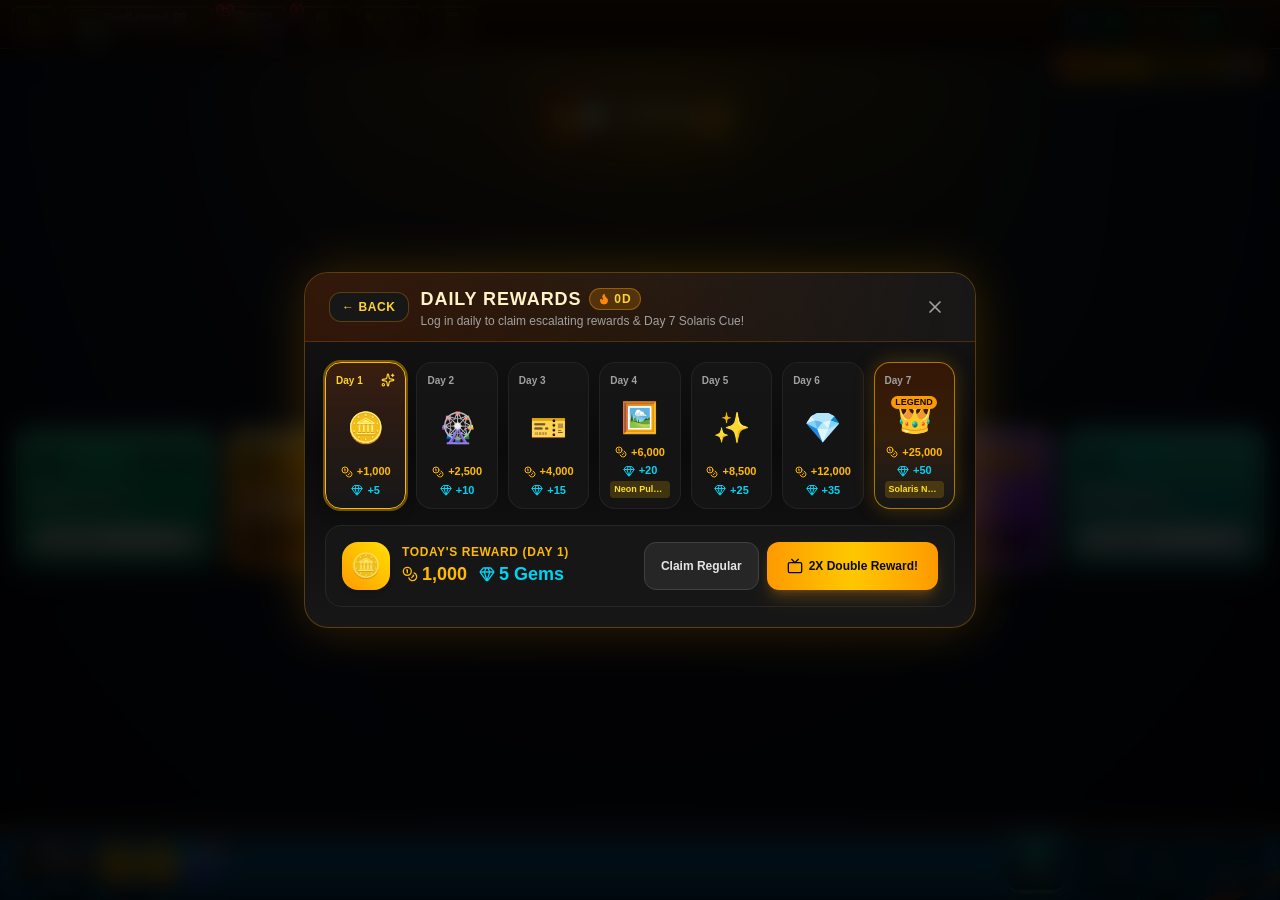
==== demo/8-ball-pool/index.html @ a6a15d55 "Deploy live 8-Ball Pool HTML5 playable demo, high-ticket B2B packages, verified Play links & JSON-LD" ====
<!doctype html>
<html lang="en">
  <head>
    <meta charset="UTF-8" />
    <meta name="viewport" content="width=device-width, initial-scale=1.0, maximum-scale=1.0, user-scalable=no, viewport-fit=cover" />
    <title>8-Ball Pool Legends — Live Playable HTML5 Demo | Universe Invedors</title>
    <link rel="canonical" href="https://innnervision.github.io/universe-invedors-games-store/demo/8-ball-pool/" />
    <meta name="description" content="Android pool and billiards game with a portrait lobby and landscape matches, 10+ game varieties, responsive AI, custom cues and tables, and tournament progression." />
    <link rel="icon" type="image/png" sizes="64x64" href="./favicon.png" />
    <link rel="icon" type="image/x-icon" href="./favicon.ico" />
    <link rel="apple-touch-icon" href="./icon-192.png" />
    <link rel="manifest" href="./manifest.json" />
    <meta name="theme-color" content="#030712" />
    <meta name="mobile-web-app-capable" content="yes" />
    <meta name="apple-mobile-web-app-capable" content="yes" />
    <meta name="apple-mobile-web-app-status-bar-style" content="black-translucent" />
    <meta name="apple-mobile-web-app-title" content="8-Ball Pool" />
    <meta property="og:title" content="8-Ball Pool Legends" />
    <meta property="og:description" content="Android pool and billiards game with a portrait lobby and landscape matches, 10+ game varieties, responsive AI, custom cues and tables, and tournament progression." />
    <meta property="og:image" content="./icon-512.png" />
    <meta property="og:type" content="website" />
    <meta name="twitter:card" content="summary_large_image" />
    <meta name="twitter:image" content="./icon-512.png" />
    <script type="module" crossorigin src="./assets/index-BdOvBByV.js"></script>
    <link rel="stylesheet" crossorigin href="./assets/index-BdrbseQd.css">
  </head>
  <body>
    <div id="root"></div>
  </body>
</html>
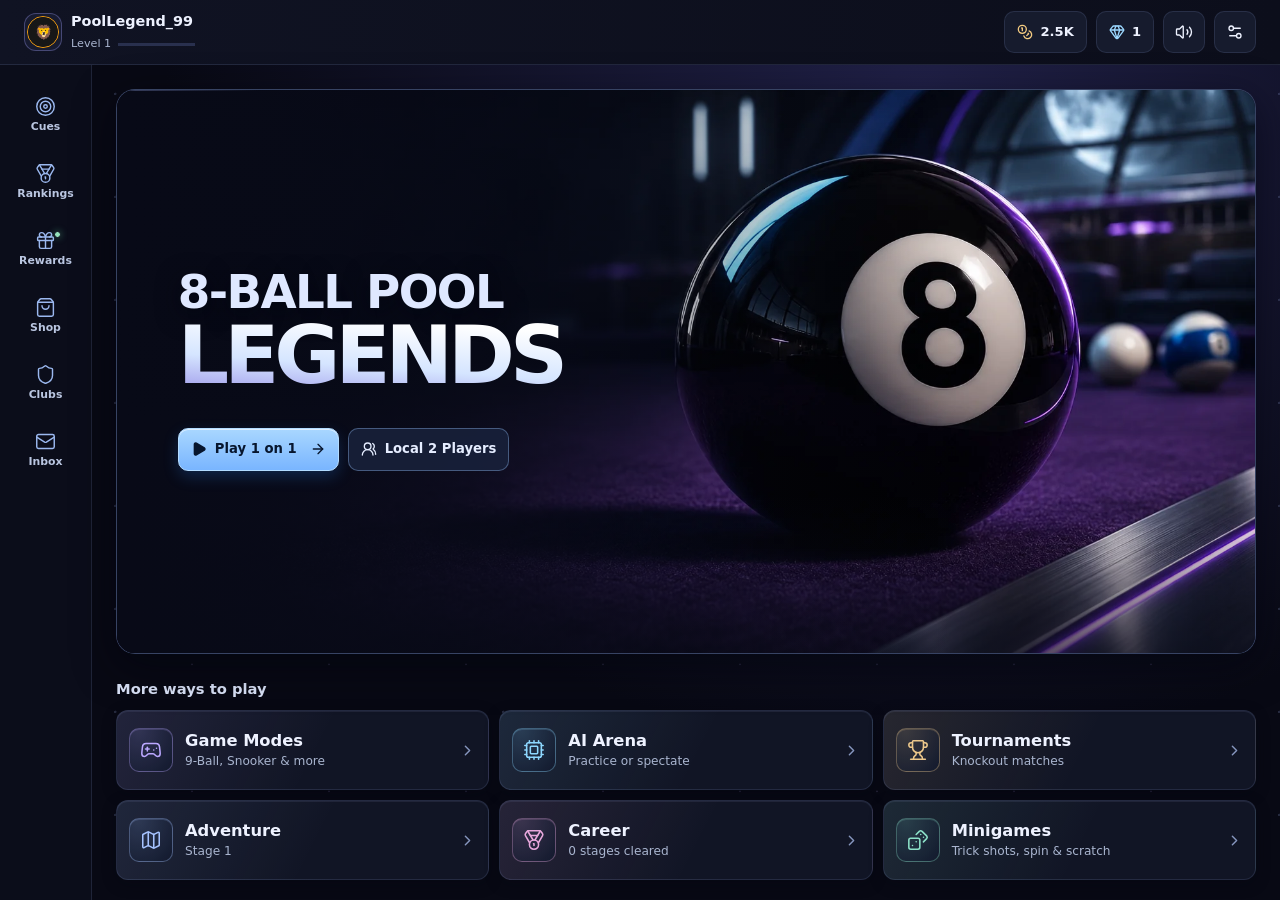
==== commit 9adee781: "Update 8-Ball Pool Legends live HTML5 demo & showcase to latest Nov 20 production build (index-D2CFP" ====
--- a/demo/8-ball-pool/index.html
+++ b/demo/8-ball-pool/index.html
@@ -3,7 +3,7 @@
   <head>
     <meta charset="UTF-8" />
     <meta name="viewport" content="width=device-width, initial-scale=1.0, maximum-scale=1.0, user-scalable=no, viewport-fit=cover" />
-    <title>8-Ball Pool Legends — Live Playable HTML5 Demo | Universe Invedors</title>
+    <title>8-Ball Pool Legends — Latest Playable HTML5 Edition | Universe Invedors</title>
     <link rel="canonical" href="https://innnervision.github.io/universe-invedors-games-store/demo/8-ball-pool/" />
     <meta name="description" content="Android pool and billiards game with a portrait lobby and landscape matches, 10+ game varieties, responsive AI, custom cues and tables, and tournament progression." />
     <link rel="icon" type="image/png" sizes="64x64" href="./favicon.png" />
@@ -21,8 +21,8 @@
     <meta property="og:type" content="website" />
     <meta name="twitter:card" content="summary_large_image" />
     <meta name="twitter:image" content="./icon-512.png" />
-    <script type="module" crossorigin src="./assets/index-BdOvBByV.js"></script>
-    <link rel="stylesheet" crossorigin href="./assets/index-BdrbseQd.css">
+    <script type="module" crossorigin src="./assets/index-D2CFPWlD.js"></script>
+    <link rel="stylesheet" crossorigin href="./assets/index-BpxgWN2E.css">
   </head>
   <body>
     <div id="root"></div>
--- a/demo/8-ball-pool/assets/index-BpxgWN2E.css
+++ b/demo/8-ball-pool/assets/index-BpxgWN2E.css
@@ -0,0 +1 @@
+.arena-hud{--hud-rail: var(--arena-rail-width, clamp(62px, 10.8cqw, 165px));--hud-edge: clamp(3px, .68cqw, 10px);--hud-button-size: clamp(19px, min(12cqh, calc((var(--hud-rail) - 3 * var(--hud-edge)) / 2)), 42px);container-type:size;position:absolute;top:0;right:0;bottom:0;left:0;color:#fff;font-family:Inter,Arial,sans-serif;line-height:1;isolation:isolate;-webkit-user-select:none;user-select:none;pointer-events:none}.arena-hud__tool,.arena-hud__ranked{display:grid;place-items:center;border:max(1px,.08cqw) solid transparent;background:var(--button-face) padding-box,linear-gradient(125deg,#4c290b 1%,#ffe473 21%,#ffbc46 35%,#59310f 57%,#eab546 89%,#99691f) border-box;color:#fff;cursor:pointer;pointer-events:auto;touch-action:manipulation;transition:filter .12s ease,scale .12s ease}.arena-hud__tool:hover,.arena-hud__ranked:hover{filter:brightness(1.2)}.arena-hud__tool:focus-visible,.arena-hud__ranked:focus-visible{outline:2px solid #fff3b9;outline-offset:3px}.arena-hud__tool:active,.arena-hud__ranked:active{scale:.96}.arena-hud__tool:disabled,.arena-hud__ranked:disabled{cursor:default}.arena-hud__tools{position:absolute;top:var(--hud-edge);left:var(--hud-edge);display:flex;justify-content:center;width:calc(var(--hud-rail) - 2 * var(--hud-edge));gap:calc(var(--hud-edge) * .67)}.arena-hud__tool{position:relative;flex:none;width:var(--hud-button-size);aspect-ratio:1;border-radius:clamp(5px,.72cqw,11px);box-shadow:inset 0 0 .7cqw #ffcf411d,0 .35cqw .75cqw #000c}.arena-hud__tool--menu{--button-face: radial-gradient(ellipse at 50% 0%, #21180b, #090807 65%, #040405)}.arena-hud__menu-icon{display:grid;gap:max(2px,calc(var(--hud-button-size) * .095))}.arena-hud__menu-icon i{width:calc(var(--hud-button-size) * .47);height:max(2px,calc(var(--hud-button-size) * .103));border-radius:3px;background:linear-gradient(170deg,#fff5ae,#f4bd40 38%,#d68512 81%,#ffa81e);box-shadow:inset 0 1px #fff6af85,0 0 .45cqw #e3982747}.arena-hud__tool--cue{--button-face: radial-gradient(ellipse at 20% 12%, #123773, #07132a 60%, #050810)}.arena-hud__tool--cue:disabled{filter:brightness(.72)}.arena-hud__cue-icon{position:absolute;top:46%;left:1%;width:89%;height:8%;transform:rotate(-47deg);border-radius:.2cqw .1cqw .1cqw .2cqw;clip-path:polygon(0 12%,100% 34%,100% 66%,0 88%);background:linear-gradient(180deg,#fff9dba6,transparent 35%,#0008 82%),linear-gradient(90deg,#6a3914,#c18738 17%,#2c1d14 20%,#3d2a25 29%,#f9d49a 35%,#ae7530 87%,#fff7cb 92%,#6ed9ff 98%)}.arena-hud__cue-eight{position:absolute;right:8%;bottom:17%;width:40%;aspect-ratio:1;display:grid;place-items:center;border:1px solid #9fa5a8;border-radius:50%;background:radial-gradient(circle at 39% 29%,#6e7480,#13161f 55%,#03040a 75%);box-shadow:0 .12cqw .35cqw #000;font-size:calc(var(--hud-button-size) * .24);font-weight:800}.arena-hud__ranked{--button-face: linear-gradient(160deg, #171413, #060506 64%, #0c0809);--scorecard-right: calc(var(--hud-rail) * .49 + 2px);position:absolute;top:var(--hud-edge);right:var(--scorecard-right);width:calc(var(--hud-rail) - var(--scorecard-right) - var(--hud-edge));height:var(--hud-button-size);align-content:center;justify-items:center;gap:2px;padding:2px;border-radius:clamp(5px,.72cqw,11px);box-shadow:inset 0 1px #fff5c818,0 .28cqw 1.2cqw #000a;font-weight:800;letter-spacing:.01em;text-shadow:0 .15cqw .28cqw #000}.arena-hud__ranked strong{color:#e1b968;font-size:clamp(7px,min(.82cqw,3cqh),12px);font-weight:900}.arena-hud__match-type{display:-webkit-box;max-width:100%;overflow:hidden;overflow-wrap:anywhere;text-align:center;text-transform:uppercase;line-height:1.05;text-wrap:balance;font-size:clamp(7px,min(1.04cqw,3.65cqh),15px);-webkit-box-orient:vertical;-webkit-line-clamp:2}.arena-hud__player{--hud-portrait-size: clamp(22px, min(6.5cqw, 12.5cqh, calc(var(--hud-rail) * .6)), 68px);--hud-card-pad: clamp(2px, 1.5cqh, 7px);--hud-card-gap: clamp(2px, 1.1cqh, 6px);--hud-ball-size: clamp(9px, min(2.25cqw, 4.5cqh, calc((var(--hud-rail) - 2 * var(--hud-edge) - 2 * var(--hud-card-pad) - 12px) / 3)), 23px);position:absolute;top:16%;width:calc(var(--hud-rail) - 2 * var(--hud-edge));display:grid;justify-items:center;gap:var(--hud-card-gap);padding:var(--hud-card-pad);border:1px solid color-mix(in srgb,var(--frame) 40%,#16101e);border-radius:clamp(7px,1.1cqw,16px);background:radial-gradient(ellipse at 50% 0%,color-mix(in srgb,var(--frame) 17%,#10091d),#090711 83%);text-align:center}.arena-hud__player[data-active=true]{border-color:color-mix(in srgb,var(--frame) 58%,#fff6b8);box-shadow:0 0 .85cqw color-mix(in srgb,var(--frame) 45%,transparent),inset 0 1px #fff2}.arena-hud__player--left{--frame: #fc544a;--frame-highlight: #fff0d4;--frame-base: #19090a;left:var(--hud-edge)}.arena-hud__player--right{--frame: #8e3aff;--frame-highlight: #f2dbff;--frame-base: #100822;right:var(--hud-edge)}.arena-hud__portrait{position:relative;width:var(--hud-portrait-size);aspect-ratio:1;min-height:0;display:grid;place-items:stretch;border:max(1px,.14cqw) solid var(--frame-highlight);border-radius:clamp(4px,.83cqw,12px);background-color:var(--frame-base);box-shadow:0 0 .23cqw .06cqw var(--frame),0 0 .75cqw .13cqw var(--frame),0 0 1.53cqw color-mix(in srgb,var(--frame),transparent 36%)}.arena-hud__portrait:after{position:absolute;top:0;right:0;bottom:0;left:0;border-radius:inherit;box-shadow:inset 0 0 .51cqw .04cqw var(--frame);content:"";pointer-events:none}.arena-hud__ai-badge{position:absolute;z-index:2;top:3px;right:3px;padding:1px 3px;border:1px solid #eee0ff9c;border-radius:4px;background:#211232eb;color:#f7edff;font-size:clamp(7px,.85cqw,12px);font-weight:850;line-height:1}.arena-hud__portrait>img,.arena-hud__portrait>div{width:100%!important;height:100%!important;border:0!important;min-width:0;min-height:0;border-radius:inherit;object-fit:cover}.arena-hud__player[data-active=true] .arena-hud__portrait:after{box-shadow:inset 0 0 .63cqw .08cqw var(--frame)}.arena-hud__clock{position:absolute;z-index:1;bottom:0;left:8%;width:84%;height:max(2px,.17cqw);-webkit-appearance:none;-moz-appearance:none;appearance:none;border:0;border-radius:5px;background:linear-gradient(to right,#fff6b8 0%,#f9c84f var(--clock),#0009 var(--clock));box-shadow:0 0 .32cqw #ffb318ad}.arena-hud__clock::-webkit-meter-bar{background:#140e19;border:0;border-radius:inherit}.arena-hud__clock::-webkit-meter-optimum-value,.arena-hud__clock::-webkit-meter-suboptimum-value,.arena-hud__clock::-webkit-meter-even-less-good-value{background:linear-gradient(90deg,#ffe995,#ffab42);border-radius:inherit;transition:width .16s linear}.arena-hud__clock::-moz-meter-bar{background:linear-gradient(90deg,#ffe995,#ffab42);border-radius:inherit}.arena-hud__clock[data-urgent=true]::-webkit-meter-optimum-value{background:#ff413a}.arena-hud__clock[data-urgent=true]::-moz-meter-bar{background:#ff413a}.arena-hud__emote{position:absolute;z-index:2;top:0;left:50%;transform:translate(-50%,-53%);width:max-content;max-width:min(66vw,max(100%,124px));overflow:hidden;padding:.26cqw .58cqw;border:1px solid #edcb84;border-radius:.65cqw;background:#211824;color:#fff;font-size:clamp(8px,1cqw,14px);text-align:center;white-space:normal;box-shadow:0 .2cqw .55cqw #0009;pointer-events:auto}.arena-hud__player-info{display:grid;justify-items:center;width:100%;min-width:0;gap:var(--hud-card-gap)}.arena-hud__player-name{display:block;max-width:100%;overflow:hidden;color:#fff;font-weight:800;font-size:clamp(8px,min(1.12cqw,3.6cqh),16px);line-height:1.06;text-overflow:ellipsis;text-shadow:0 .13cqw .42cqw #000;white-space:nowrap;pointer-events:auto}.arena-hud__group{max-width:100%;padding:max(1px,.16cqw) max(3px,.55cqw);border:max(1px,.07cqw) solid #c9bd93;border-radius:1.1cqw;background:linear-gradient(180deg,#1c1918,#08080b);box-shadow:inset 0 0 .3cqw #dfd5ab20,0 .18cqw .4cqw #0008;color:#f8f7ef;font-size:clamp(7px,min(.9cqw,3.15cqh),12px);font-weight:800;line-height:1;text-align:center;text-transform:uppercase;text-wrap:balance}.arena-hud__rack{--hud-columns: 3;--hud-rack-gap: clamp(2px, .38cqw, 5px);display:flex;flex-wrap:wrap;justify-content:center;width:calc(var(--hud-columns) * var(--hud-ball-size) + (var(--hud-columns) - 1) * var(--hud-rack-gap));max-width:100%;gap:var(--hud-rack-gap)}.arena-hud__rack[data-wide=true]{--hud-columns: 4;--hud-ball-size: clamp(9px, min(1.85cqw, 4.5cqh, calc((var(--hud-rail) - 2 * var(--hud-edge) - 2 * var(--hud-card-pad) - 16px) / 4)), 20px)}.arena-hud__ball{flex:none;position:relative;display:grid;place-items:center;width:var(--hud-ball-size);aspect-ratio:1;border-radius:50%;background:radial-gradient(circle at 35% 26%,#fff4,transparent 49%),radial-gradient(circle at 36% 29%,transparent 25%,#0002 50%,#000a 78%,#000e),var(--ball-color, #111827);box-shadow:inset 0 .055cqw .08cqw #fff6,0 .19cqw .32cqw #000d;pointer-events:auto}.arena-hud__ball[data-striped=true]{background:radial-gradient(circle at 35% 26%,#fff4,transparent 49%),radial-gradient(circle at 36% 29%,transparent 25%,#0002 50%,#000a 78%,#000e),linear-gradient(180deg,#fff8e7 0 23%,var(--ball-color) 23% 77%,#fcf1d9 77%)}.arena-hud__ball:before{position:absolute;top:10%;left:18%;width:34%;height:11%;transform:rotate(-28deg);border-radius:50%;background:linear-gradient(#fdf9e7dd,#fdf9e746);box-shadow:0 0 .15cqw #fff7;content:""}.arena-hud__ball b{position:relative;display:grid;place-items:center;width:53%;aspect-ratio:1;border-radius:50%;background:linear-gradient(145deg,#fffff7,#dfceab);color:#0e0c0b;box-shadow:0 .09cqw .16cqw #0008;font-size:calc(var(--hud-ball-size) * .44);font-weight:900;letter-spacing:-.07em;line-height:1}.arena-hud__ball[data-potted=true]{filter:grayscale(.55);opacity:.24}.arena-hud__ball[data-target=true]{outline:max(1px,.1cqw) solid #ffdc73;outline-offset:.09cqw}@container (max-width: 620px){.arena-hud__ranked strong{display:none}}@container (max-height: 238px){.arena-hud__player{--hud-portrait-size: clamp(16px, 9.5cqh, 23px);--hud-card-pad: 2px;--hud-card-gap: 2px;--hud-ball-size: clamp(8px, 4.4cqh, 11px)}.arena-hud__rack,.arena-hud__rack[data-wide=true]{--hud-ball-size: clamp(8px, 4.4cqh, 11px);--hud-rack-gap: 2px}.arena-hud__ranked strong{display:none}}@container (max-height: 198px){.arena-hud__player{--hud-card-gap: 1px}.arena-hud__rack,.arena-hud__rack[data-wide=true]{--hud-ball-size: clamp(7px, 4cqh, 8px);--hud-rack-gap: 1px}}@media(prefers-reduced-motion:reduce){.arena-hud__tool,.arena-hud__ranked,.arena-hud__clock::-webkit-meter-optimum-value{transition:none}}.pool-tryout{display:grid;gap:12px;color:#f7f2ff;border:1px solid #c6a5ff45;border-radius:18px;background:linear-gradient(147deg,#1f1536f7,#100e1dec 70%,#1c1230ef);box-shadow:inset 0 1px #f1dfff18,0 16px 34px #08041155;padding:12px}.pool-tryout__heading,.pool-tryout__footer,.pool-tryout__caption,.pool-tryout__actions{display:flex;align-items:center;justify-content:space-between;gap:8px;flex-wrap:wrap}.pool-tryout__heading h3{margin:2px 0 0;font-size:clamp(15px,2.2vw,22px);font-weight:850;line-height:1.15}.pool-shop-preview .pool-tryout__heading h3{display:none}.pool-tryout__kicker{display:inline-flex;gap:5px;align-items:center;color:#e8bfff;font-size:11px;font-weight:750}.pool-tryout__body{display:grid;grid-template-columns:minmax(0,1fr) minmax(190px,.55fr);align-items:center;gap:clamp(10px,2vw,22px)}.pool-tryout__visual{display:grid;min-width:0;gap:7px;align-items:start}.pool-tryout__table{min-width:0;padding:clamp(3px,1vw,12px);border:1px solid #c6a5ff38;border-radius:13px;background:radial-gradient(ellipse at center,#54228b55,#080611 80%)}.pool-tryout__caption{font-size:11px;color:#d7c8e5}.pool-tryout__caption [role=status]{color:#ffdc96}.pool-tryout__controls{display:grid;gap:8px;min-width:0}.pool-tryout__toggle,.pool-tryout__stats{display:flex;gap:5px;flex-wrap:wrap;align-items:center}.pool-tryout__toggle button,.pool-tryout__actions button,.pool-tryout__purchase{display:inline-flex;align-items:center;justify-content:center;gap:5px;border:1px solid #c6a5ff42;min-height:32px;padding:3px 9px;border-radius:8px;background:#271c3be8;color:#eee4ff;font-size:11px;font-weight:750;line-height:1.15;cursor:pointer}.pool-tryout__toggle button[aria-pressed=true]{background:#d7b6ff;border-color:#ebd7ff;color:#25113e}.pool-tryout__toggle button:hover:not([aria-pressed=true]),.pool-tryout__actions .pool-tryout__reset:hover{background:#39244f;border-color:#deafff}.pool-tryout button:focus-visible,.pool-tryout input:focus-visible{outline:2px solid #ffe3a4;outline-offset:3px}.pool-tryout__sliders{display:grid;gap:5px}.pool-tryout__sliders label{display:grid;gap:1px;color:#eee4ff;font-size:12px}.pool-tryout__sliders label span{display:flex;justify-content:space-between}.pool-tryout__sliders strong{color:#e3c4ff}.pool-tryout__sliders input{width:100%;height:24px;accent-color:#d4a1ff}.pool-tryout__actions{flex-wrap:nowrap}.pool-tryout__actions button:first-child{flex:1;min-height:38px;color:#200d36;background:linear-gradient(115deg,#ebd1ff,#c69aff);border-color:#f0d4ff;font-size:13px}.pool-tryout__actions button:disabled{cursor:default;opacity:.55}.pool-tryout__stats{justify-content:space-between;color:#d7c8e5;font-size:11px}.pool-tryout__stats strong{color:#f2e0ff}.pool-tryout__footer{padding-top:8px;border-top:1px solid #c6a5ff35}.pool-tryout__purchase{min-height:36px;padding-inline:13px;margin-left:auto;color:#261600;background:linear-gradient(115deg,#ffe5a8,#e7ae54);border-color:#ffe3a4}.pool-tryout--compact .pool-tryout__table{max-width:620px;width:100%}@media(max-width:520px){.pool-tryout__body{grid-template-columns:minmax(0,1fr)}.pool-tryout__sliders{grid-template-columns:1fr 1fr;gap:12px}}@media(orientation:landscape)and (max-height:500px){.pool-tryout{padding:8px;gap:6px}.pool-tryout__body{grid-template-columns:minmax(0,1fr) minmax(170px,.65fr)}.pool-tryout__table .pool-table-canvas{max-width:min(100%,79dvh);margin-inline:auto}.pool-tryout__controls{gap:5px}.pool-tryout__sliders{grid-template-columns:1fr 1fr;gap:7px}.pool-tryout__caption{font-size:10px}.pool-tryout__footer{padding-top:5px}}.pool-shop{--shop-muted: #aaa4ba;--shop-text: #f6f0ff;--shop-gold: #f4cc7b;--shop-line: #f8eaff1c;position:relative;z-index:10;display:flex;width:100%;height:100%;min-height:0;max-width:1120px;flex-direction:column;overflow:hidden;color:var(--shop-text);background:#100d1c;color-scheme:dark}.pool-shop:focus,.pool-shop-preview-header h3:focus{outline:none}.pool-shop button,.pool-shop select{cursor:pointer}.pool-shop :is(button,select,input):focus-visible{outline:2px solid var(--shop-gold);outline-offset:2px}.pool-shop-header,.pool-shop-nav{position:relative;z-index:2;flex-shrink:0;border-bottom:1px solid var(--shop-line);background:#100c1bef}.pool-shop-header{display:flex;min-height:56px;align-items:center;justify-content:space-between;gap:8px;padding:7px clamp(10px,2vw,25px)}.pool-shop-title,.pool-shop-wallet{display:flex;align-items:center;gap:clamp(5px,1vw,10px)}.pool-shop-title h2{margin:0;font-size:clamp(16px,3.3vw,22px);font-weight:850;letter-spacing:-.035em;white-space:nowrap}.pool-shop-mark{display:grid;width:34px;height:34px;flex-shrink:0;place-items:center;border:1px solid #f5cc7962;border-radius:11px;background:linear-gradient(145deg,#513956,#211728);box-shadow:inset 0 1px #f6d39638,0 0 21px #c1813125;color:var(--shop-gold)}.pool-shop-wallet>span{display:inline-flex;min-height:32px;align-items:center;gap:5px;padding:0 8px;border:1px solid var(--shop-line);border-radius:8px;background:#f3d2900d;color:var(--shop-gold);font-size:clamp(10px,2.8vw,13px);font-weight:750;font-variant-numeric:tabular-nums;white-space:nowrap}.pool-shop-wallet>span:nth-child(2){background:#98c5fd0d;color:#acd7ff}.pool-shop-wallet>span svg{width:14px;height:14px;flex-shrink:0}.pool-shop-close{display:grid;width:40px;height:40px;flex-shrink:0;place-items:center;border:1px solid var(--shop-line);border-radius:12px;background:#fff1ff0c;color:#eee2fb}.pool-shop-nav{display:grid;grid-auto-columns:minmax(0,1fr);grid-auto-flow:column;gap:4px;padding:5px clamp(8px,2vw,24px)}.pool-shop-nav button{display:flex;min-width:0;min-height:44px;flex-direction:column;align-items:center;justify-content:center;gap:3px;padding:2px;border:1px solid transparent;border-radius:9px;color:#bdb4ce;font-size:11px;font-weight:700}.pool-shop-nav button[aria-pressed=true]{border-color:#f4cc7b51;background:linear-gradient(160deg,#563c54,#2a1b35);box-shadow:inset 0 1px #fae1a820;color:#ffe1a3}.pool-shop-content{position:relative;z-index:1;min-height:0;flex:1;overflow:auto;overscroll-behavior:contain;padding:clamp(10px,2vw,22px)}.pool-shop-messages{position:sticky;z-index:6;top:0;display:grid;height:0;justify-items:center;pointer-events:none}.pool-shop-messages p{display:flex;max-width:100%;align-items:center;gap:7px;margin:0;padding:8px 12px;border:1px solid currentColor;border-radius:9px;background:#1c1729;font-size:13px;font-weight:700;box-shadow:0 3px 16px #0009}.pool-shop-messages svg{flex-shrink:0}.pool-shop-error{color:#ffb7bf}.pool-shop-success{color:#a5efbd}.pool-shop-collection{display:flex;min-height:76px;align-items:end;justify-content:space-between;gap:10px;padding:13px clamp(12px,2vw,21px);border:1px solid #d4b1fc30;border-radius:14px;background:radial-gradient(ellipse at 96% 0%,#7d3aa36b,transparent 69%),linear-gradient(140deg,#251533,#181324)}.pool-shop-collection h3{margin:0;font-size:clamp(21px,4vw,32px);font-weight:850;letter-spacing:-.035em;line-height:1.06}.pool-shop-collection p{margin:5px 0 0;color:#ded3ec;font-size:13px;line-height:1.35}.pool-shop-collection>span{color:#ead4ff;font-size:12px;font-variant-numeric:tabular-nums;white-space:nowrap}.pool-shop-filters{display:grid;grid-template-columns:minmax(0,1fr) minmax(0,1fr);gap:7px;margin:12px 0}.pool-shop-filters :is(select,.pool-shop-search){min-width:0;min-height:40px;border:1px solid var(--shop-line);border-radius:9px;background:#21192b;color:#eee4f8;font-size:13px}.pool-shop-filters select{padding:0 8px}.pool-shop-search{display:flex;align-items:center;gap:7px;padding:0 10px}.pool-shop-search svg{flex-shrink:0;color:var(--shop-muted)}.pool-shop-search input{width:100%;min-width:0;min-height:36px;color:inherit}.pool-shop-search input:focus-visible{outline:none}.pool-shop-search:focus-within{outline:2px solid var(--shop-gold);outline-offset:2px}.pool-shop-search input::placeholder{color:var(--shop-muted)}.pool-shop-grid{display:grid;grid-template-columns:repeat(auto-fit,minmax(min(100%,228px),1fr));align-items:stretch;gap:12px}.pool-shop-item{--item-accent: #d4b887;position:relative;isolation:isolate;display:flex;min-width:0;flex-direction:column;gap:9px;padding:10px;overflow:hidden;border:1px solid var(--shop-line);border-radius:14px;background:linear-gradient(156deg,#241b31,#151120 67%)}.pool-shop-item[data-rarity=rare]{--item-accent: #8ecaed}.pool-shop-item[data-rarity=epic]{--item-accent: #c6a6f7}.pool-shop-item[data-rarity=legendary]{--item-accent: #f8ca76}.pool-shop-item[data-rarity=mythic]{--item-accent: #eba8da}.pool-shop-item[data-rarity=godly]{--item-accent: #abead6}.pool-shop-item[data-equipped=true]{border-color:#d7af6f85;box-shadow:inset 0 1px #f5cd8840}.pool-shop-item-top{display:flex;min-height:22px;align-items:center;justify-content:space-between;gap:5px}.pool-shop-rarity,.pool-shop-ownership{display:inline-flex;align-items:center;gap:4px;padding:3px 8px;border:1px solid var(--shop-line);border-radius:6px;background:#110c1d90;font-size:11px;font-weight:750;line-height:1}.pool-shop-rarity{border-color:color-mix(in srgb,var(--item-accent),transparent 70%);color:var(--item-accent)}.pool-shop-ownership{color:#ded1ee}.pool-shop-ownership[data-equipped=true]{border-color:#9defb343;color:#a3e9bb}.pool-shop-art{position:relative;display:flex;min-height:112px;flex-direction:column;align-items:center;justify-content:center;gap:8px;overflow:hidden;padding:8px;border:1px solid #ffffff10;border-radius:10px;background:#0e0b16}.pool-shop-art:has(.pool-shop-table-art){min-height:155px}.pool-shop-cue-art,.pool-shop-table-art{display:grid;width:100%;place-items:center}.pool-shop-cue-art{min-height:46px;background:radial-gradient(ellipse at 52% 50%,color-mix(in srgb,var(--cue-light) 32%,transparent),transparent 65%)}.pool-shop-cue-art>div{display:flex;width:87%;align-items:center;filter:drop-shadow(0 5px 4px #000b) drop-shadow(0 0 5px color-mix(in srgb,var(--cue-light) 62%,transparent));transform:rotate(-8deg)}.pool-shop-cue-art span{display:block;height:8px;background-image:linear-gradient(#ffffff78,transparent 34%,#08051290)}.pool-shop-cue-art span:nth-child(1){width:4%;height:5px;border-radius:3px 0 0 3px;background-color:var(--cue-tip)}.pool-shop-cue-art span:nth-child(2){width:4%;height:6px;background-color:#f0eae0}.pool-shop-cue-art span:nth-child(3){width:51%;background-color:var(--cue-shaft);clip-path:polygon(0 17%,100% 0,100% 100%,0 83%)}.pool-shop-cue-art span:nth-child(4){width:4%;height:9px;background:linear-gradient(90deg,var(--cue-ring) 20%,#060309 23%,#060309 72%,var(--cue-ring) 75%)}.pool-shop-cue-art span:nth-child(5){width:23%;height:10px;background-color:var(--cue-grip);background-image:linear-gradient(#ffffff73,transparent 35%,#080512b0),repeating-linear-gradient(112deg,#fff3 0 1px,transparent 1px 3px)}.pool-shop-cue-art span:nth-child(6){width:14%;height:11px;border-radius:0 4px 4px 0;background-color:var(--cue-butt);border-left:2px solid var(--cue-ring)}.pool-shop-mini-table{position:relative;width:min(84%,175px);aspect-ratio:2.1;border:2px solid var(--table-rim);border-radius:12px;background:linear-gradient(155deg,#ffffff3a,transparent 28%,transparent 55%,#0009),var(--table-wood);box-shadow:0 6px 12px #000c,0 0 18px color-mix(in srgb,var(--table-rim) 31%,transparent)}.pool-shop-mini-felt{position:absolute;top:7px;right:7px;bottom:7px;left:7px;display:grid;grid-template:1fr 1fr / 1fr 1fr;place-items:center;border:3px solid var(--table-rail);border-radius:6px;background:radial-gradient(ellipse at 37% 35%,#fff2,transparent 63%),var(--table-felt);box-shadow:inset 0 2px 8px #0008}.pool-shop-mini-felt:before{position:absolute;top:0;bottom:0;left:25%;border-left:1px solid #fff4;content:""}.pool-shop-table-art[data-pattern=weave] .pool-shop-mini-felt{background:repeating-linear-gradient(38deg,#ffffff17 0 1px,transparent 1px 3px),var(--table-felt)}.pool-shop-table-art[data-pattern=starburst] .pool-shop-mini-felt{background:repeating-conic-gradient(from 9deg,#fff2 0 8deg,transparent 8deg 22deg),var(--table-felt)}.pool-shop-table-art[data-pattern=cyber_hex] .pool-shop-mini-felt{background:repeating-linear-gradient(60deg,#ffffff20 0 1px,transparent 1px 12px),repeating-linear-gradient(-60deg,#ffffff20 0 1px,transparent 1px 12px),var(--table-felt)}.pool-shop-table-art[data-pattern=velvet_vignette] .pool-shop-mini-felt{background:radial-gradient(ellipse,#ffffff2a,transparent 47%,#0008),var(--table-felt)}.pool-shop-table-art[data-pattern=dragon_crest] .pool-shop-mini-felt{background:radial-gradient(circle,transparent 0 21%,#ffffff35 22% 24%,transparent 25%),var(--table-felt)}.pool-shop-mini-felt i{width:9px;height:9px;border-radius:50%;background:radial-gradient(circle at 34% 29%,#fff 0 8%,transparent 30%),radial-gradient(circle at 35% 34%,var(--ball),#080511);box-shadow:1px 2px 3px #000a}.pool-shop-mini-felt i:nth-child(1){--ball: #fff6e6;transform:translateY(10px)}.pool-shop-mini-felt i:nth-child(2){--ball: #f3a832}.pool-shop-mini-felt i:nth-child(3){--ball: #594287;transform:translate(14px)}.pool-shop-mini-felt i:nth-child(4){--ball: #f75864;transform:translate(10px)}.pool-shop-mini-pockets{position:absolute;top:4px;right:4px;bottom:4px;left:4px;display:grid;grid-template:1fr 1fr / repeat(3,1fr);justify-items:center;pointer-events:none}.pool-shop-mini-pockets i{width:9px;height:9px;border:1px solid var(--table-metal);border-radius:4px;background:#08060d}.pool-shop-mini-pockets i:nth-child(3n+1){justify-self:start}.pool-shop-mini-pockets i:nth-child(3n){justify-self:end}.pool-shop-mini-pockets i:nth-child(n+4){align-self:end}.pool-shop-preview-button,.pool-shop-buy,.pool-shop-earn,.pool-shop-empty button,.pool-shop-preview-header button{display:inline-flex;min-height:40px;align-items:center;justify-content:center;gap:6px;padding:5px 10px;border:1px solid #d6b5fd48;border-radius:8px;background:#302040;color:#f9eaff;font-size:13px;font-weight:750}.pool-shop-preview-button{width:100%;max-width:210px;border-color:#d7b8fa5e;background:linear-gradient(155deg,#44295b,#251832);box-shadow:inset 0 1px #e8cbfa30}.pool-shop-item-details h3{margin:0;font-size:16px;font-weight:800;line-height:1.25}.pool-shop-item-details p{display:-webkit-box;min-height:2.6em;margin:4px 0 7px;overflow:hidden;color:var(--shop-muted);font-size:12px;line-height:1.3;-webkit-box-orient:vertical;-webkit-line-clamp:2}.pool-shop-stats{display:grid;grid-template-columns:repeat(4,1fr);gap:5px}.pool-shop-stats span{display:grid;min-width:0;padding:5px 4px;border-radius:6px;background:#ffffff07;color:var(--shop-muted);font-size:10px;line-height:1.2;text-align:center}.pool-shop-stats b{color:#f6edfa;font-size:14px;font-variant-numeric:tabular-nums}.pool-shop-item-actions{display:grid;gap:5px;margin-top:auto}.pool-shop-buy[data-currency=coins]{border-color:#eccc8aa0;background:linear-gradient(145deg,#ffe8b0,#e9ac55);color:#211507}.pool-shop-buy[data-currency=gems]{border-color:#a7def0a0;background:linear-gradient(145deg,#d4f5ff,#7dc8e9);color:#10202b}.pool-shop-buy:disabled{border-color:var(--shop-line);background:#241e32;color:#a9a1b5;cursor:default}.pool-shop-shortfall{margin:0;color:#f5d0a9;font-size:12px;line-height:1.35}.pool-shop-item-actions .pool-shop-shortfall{text-align:center}.pool-shop-earn{border-color:#a7def047;background:#a1dcff14;color:#bceaff}.pool-shop-empty{display:grid;min-height:170px;align-content:center;justify-items:center;gap:8px;border:1px solid var(--shop-line);border-radius:14px;background:#22192d;text-align:center}.pool-shop-empty h3{margin:0;font-size:15px;font-weight:750}.pool-shop-preview{display:grid;gap:10px}.pool-shop-preview-header{display:flex;min-width:0;align-items:center;gap:clamp(7px,1.8vw,16px)}.pool-shop-preview-header>div{min-width:0;flex:1}.pool-shop-preview-header h3{margin:0;color:var(--shop-text);font-size:clamp(17px,3vw,24px);font-weight:800;letter-spacing:-.025em;line-height:1.15}.pool-shop-preview-header p{margin:1px 0 0;color:var(--shop-muted);font-size:12px}.pool-shop-preview-header>span{flex-basis:106px;text-align:right}.pool-shop-preview-header button{flex-shrink:0;white-space:nowrap}.pool-shop-preview-header button:not(.pool-shop-buy){background:#2b203c}@media(max-width:520px){.pool-shop-preview-header{flex-wrap:wrap}.pool-shop-preview-header>div{flex-basis:48%}.pool-shop-preview-header .pool-shop-buy{margin-left:auto}}.pool-shop-preview-specs{display:grid;grid-template-columns:repeat(auto-fit,minmax(min(100%,137px),1fr));gap:7px;margin:0}.pool-shop-preview-specs div{padding:7px 10px;border:1px solid var(--shop-line);border-radius:8px;background:#ffffff08}.pool-shop-preview-specs dt{color:var(--shop-muted);font-size:11px}.pool-shop-preview-specs dd{margin:0;color:var(--shop-text);font-size:13px;font-weight:700}@media(min-width:600px){.pool-shop-nav button{min-height:39px;flex-direction:row;gap:7px;font-size:13px}.pool-shop-filters{grid-template-columns:minmax(155px,2fr) repeat(3,minmax(0,1fr))}.pool-shop-grid{grid-template-columns:repeat(auto-fill,minmax(228px,1fr))}.pool-shop-preview-header>span{flex-basis:auto}}@media(min-width:720px)and (min-height:540px){.pool-shop{max-height:calc(100dvh - 48px);border:1px solid #d5abe750;border-radius:22px;box-shadow:0 24px 110px #000c,0 0 44px #9550c52b}}@media(max-width:355px){.pool-shop-mark{display:none}.pool-shop-wallet>span{padding:0 6px}.pool-shop-header{gap:5px}.pool-shop-nav button{font-size:10px}.pool-shop-filters select{font-size:12px}.pool-shop-preview-header{flex-wrap:wrap}.pool-shop-preview-header>span{flex-basis:100%;text-align:end}}@media(orientation:landscape)and (max-height:480px){.pool-shop-header{min-height:46px;padding-block:3px}.pool-shop-nav{padding-block:3px}.pool-shop-nav button{min-height:34px}.pool-shop-content{padding-block:8px}.pool-shop-collection{min-height:54px;padding-block:7px}.pool-shop-filters{margin-block:8px}}@media(hover:hover){.pool-shop :is(.pool-shop-nav button,.pool-shop-close,.pool-shop-preview-button,.pool-shop-preview-header button):hover{border-color:#ead2ffa0}.pool-shop :is(.pool-shop-buy,.pool-shop-earn):enabled:hover{filter:brightness(1.12)}}.pool-profile{--profile-panel: #101121;--profile-card: #15172a;--profile-border: #303451;--profile-muted: #a9b0c9;--profile-violet: #c4aaff;--profile-cyan: #8feaff;--profile-gold: #ffd277;width:min(880px,calc(100% - 32px));max-width:none;max-height:calc(100dvh - 32px);padding:0;margin:auto;overflow:hidden;border:1px solid var(--profile-border);border-radius:24px;background:var(--profile-panel);color:#f7f7ff;box-shadow:0 24px 100px #02030bdd,0 0 30px #7555db20;color-scheme:dark}.pool-profile[open]{display:flex;flex-direction:column;animation:pool-profile-in .18s ease-out both}.pool-profile::backdrop{background:#03040cbd;-webkit-backdrop-filter:blur(8px);backdrop-filter:blur(8px)}@keyframes pool-profile-in{0%{opacity:0;transform:translateY(7px) scale(.99)}to{opacity:1;transform:translateY(0) scale(1)}}.pool-profile button{cursor:pointer}.pool-profile button:focus-visible,.pool-profile input:focus-visible{outline:2px solid var(--profile-cyan);outline-offset:2px}.pool-profile__toolbar,.pool-profile__toolbar-title,.pool-profile__section-heading,.pool-profile__identity,.pool-profile__hero-actions,.pool-profile__wallet,.pool-profile__button,.pool-profile__link,.pool-profile__level,.pool-profile__claimed,.pool-profile__locked,.pool-profile__earnings{display:flex;align-items:center;gap:8px}.pool-profile__toolbar{flex:0 0 auto;justify-content:space-between;padding:9px 20px;border-bottom:1px solid #292c45;background:#111326}.pool-profile__toolbar-title{gap:10px}.pool-profile__toolbar-title svg{color:var(--profile-violet)}.pool-profile__toolbar-title h2,.pool-profile__section-heading h3{font-size:1rem;font-weight:760}.pool-profile__close{display:grid;flex:0 0 44px;height:44px;place-items:center;border:1px solid var(--profile-border);border-radius:12px;background:#191c31;color:#e8e9f7}.pool-profile__scroll{min-height:0;overflow:auto;overscroll-behavior:contain;scrollbar-color:#56547a transparent;padding:16px 20px 20px}.pool-profile__hero{display:flex;align-items:center;justify-content:space-between;gap:16px;padding:19px;border:1px solid #574476;border-radius:19px;background:radial-gradient(ellipse at 30% 2%,#7137be47,transparent 65%),repeating-linear-gradient(140deg,transparent 0 18px,#a98fff0a 19px 20px),linear-gradient(112deg,#211434,#13192c 64%,#142036)}.pool-profile__identity{min-width:0;flex:1;gap:16px}.pool-profile__avatar{display:grid;flex:0 0 76px;height:76px;place-items:center;border:1px solid #ad83ec;border-radius:18px;background:radial-gradient(circle at 50% 30%,#794fc777,transparent 78%),linear-gradient(143deg,#442675,#16152d);box-shadow:0 0 22px #a35cfa55,inset 0 0 0 3px #c7acff21;font-size:2.5rem;text-shadow:0 3px 8px #0b061f91}.pool-profile__identity-text{min-width:0;flex:1}.pool-profile__level{width:max-content;color:var(--profile-gold);font-size:.76rem;font-weight:750}.pool-profile__identity h3{overflow:hidden;margin-block:1px 6px;font-size:clamp(1.24rem,4vw,2rem);font-weight:810;letter-spacing:-.025em;line-height:1.18;text-overflow:ellipsis;white-space:nowrap}.pool-profile__progress{display:block;width:min(260px,100%);height:7px;overflow:hidden;border:0;border-radius:999px;background:#0e1324;color:var(--profile-violet)}.pool-profile__progress::-webkit-progress-bar{border-radius:999px;background:#0e1324}.pool-profile__progress::-webkit-progress-value{border-radius:inherit;background:linear-gradient(90deg,#ab73ff,#88dcff)}.pool-profile__progress::-moz-progress-bar{border-radius:inherit;background:linear-gradient(90deg,#ab73ff,#88dcff)}.pool-profile__xp{display:block;margin-top:4px;color:var(--profile-muted);font-size:.7rem;font-variant-numeric:tabular-nums}.pool-profile__hero-actions{flex-direction:column;align-items:flex-end;gap:10px}.pool-profile__wallet{flex-wrap:wrap;justify-content:flex-end}.pool-profile__wallet>span{display:inline-flex;align-items:center;gap:5px;min-height:28px;padding:3px 7px;border:1px solid #45506c;border-radius:8px;background:#101626;color:var(--profile-gold);font-size:.75rem;font-weight:720;white-space:nowrap}.pool-profile__wallet>span:last-child{color:var(--profile-cyan)}.pool-profile__button{justify-content:center;min-height:44px;padding:7px 11px;border:1px solid #505775;border-radius:10px;background:#20243a;color:#f3efff;font-size:.81rem;font-weight:730;text-align:center}.pool-profile__button--primary{border-color:#c0a2fa;background:#c0a2fa;color:#19112c}.pool-profile__button:disabled{opacity:.6;cursor:default}.pool-profile__sections{display:grid;grid-template-columns:repeat(3,minmax(0,1fr));gap:4px;margin:14px 0;padding:4px;border:1px solid #2d3047;border-radius:14px;background:#0b0e1c}.pool-profile__sections button{display:flex;min-width:0;min-height:44px;align-items:center;justify-content:center;gap:7px;padding:4px;border:1px solid transparent;border-radius:10px;color:var(--profile-muted);font-size:.82rem;font-weight:730;line-height:1.2}.pool-profile__sections button[aria-pressed=true]{border-color:#704ca0;background:#35224f;color:#f2e8ff}.pool-profile__sections svg{flex:0 0 auto}.pool-profile__section+.pool-profile__section{margin-top:14px}.pool-profile__section-heading{justify-content:space-between;min-height:34px;margin-bottom:6px}.pool-profile__section-heading>span{color:var(--profile-muted);font-size:.75rem}.pool-profile__link{gap:4px;min-height:44px;padding:0 3px;border-radius:5px;color:var(--profile-violet);font-size:.81rem;font-weight:730}.pool-profile__equipment,.pool-profile__stats{display:grid;gap:8px}.pool-profile__equipment{grid-template-columns:repeat(3,minmax(0,1fr))}.pool-profile__stats{grid-template-columns:repeat(4,minmax(0,1fr))}.pool-profile__gear,.pool-profile__stat,.pool-profile__match,.pool-profile__trophy,.pool-profile__empty{padding:11px;border:1px solid #30344c;border-radius:13px;background:var(--profile-card)}.pool-profile__gear{display:flex;min-width:0;align-items:center;gap:10px}.pool-profile__gear>div:last-child{min-width:0}.pool-profile__gear>div:last-child>span,.pool-profile__gear strong{display:block}.pool-profile__gear>div:last-child>span,.pool-profile__stat dt{color:var(--profile-muted);font-size:.74rem}.pool-profile__gear strong{margin-top:2px;font-size:.84rem;font-weight:750;line-height:1.2;overflow-wrap:anywhere}.pool-profile__cue-art{display:grid;flex:0 0 52px;height:32px;place-items:center}.pool-profile__cue-art span{width:56px;height:9px;transform:rotate(-28deg);clip-path:polygon(0 9%,100% 33%,100% 68%,0 92%);background:linear-gradient(180deg,#fff6,transparent 39%,#0007),linear-gradient(90deg,var(--cue-butt) 0 11%,var(--cue-glow) 11% 15%,var(--cue-grip) 15% 46%,var(--cue-glow) 46% 52%,var(--cue-shaft) 52% 93%,var(--cue-tip) 93%)}.pool-profile__table-art{position:relative;flex:0 0 48px;height:28px;margin-inline:2px;border:3px solid var(--table-rail);border-radius:5px;background:linear-gradient(90deg,transparent 25%,#ffffff32 26%,transparent 28%),radial-gradient(ellipse at 50% 32%,var(--table-cloth),var(--table-felt));box-shadow:0 0 0 1px var(--table-trim),inset 0 0 3px #03030d}.pool-profile__table-art span{position:absolute;width:5px;height:5px;border-radius:50%;background:#05050a}.pool-profile__table-art span:nth-child(-n+3){top:-1px}.pool-profile__table-art span:nth-child(n+4){bottom:-1px}.pool-profile__table-art span:nth-child(3n+1){left:-1px}.pool-profile__table-art span:nth-child(3n+2){left:calc(50% - 2.5px)}.pool-profile__table-art span:nth-child(3n){right:-1px}.pool-profile__stat dt{display:flex;align-items:center;gap:7px;line-height:1.24}.pool-profile__stat dt svg{flex:0 0 auto;color:var(--profile-violet)}.pool-profile__stat dd{margin-top:7px;font-size:1.07rem;font-weight:760;font-variant-numeric:tabular-nums}.pool-profile__editor{display:flex;min-height:0;flex-direction:column;gap:12px;padding:12px 20px 18px}.pool-profile__editor-toolbar{display:grid;flex:0 0 auto;grid-template-columns:minmax(0,320px) auto;align-items:end;justify-content:space-between;gap:10px}.pool-profile__name,.pool-profile__editor legend{color:#e7e4f8;font-size:.8rem;font-weight:730}.pool-profile__name{display:grid;min-width:0;gap:5px}.pool-profile__name input{width:100%;min-width:0;min-height:44px;padding:7px 10px;border:1px solid #56596e;border-radius:9px;background:#0b0e1c;color:#fff;font-size:1rem;font-weight:500}.pool-profile__editor fieldset{min-width:0;min-height:0;overflow:auto;margin:0;padding:0 3px 3px;border:0}.pool-profile__icons{display:grid;grid-template-columns:repeat(auto-fill,minmax(44px,1fr));gap:5px;margin-top:6px}.pool-profile__icons button{min-height:44px;border:1px solid #373b56;border-radius:9px;background:#101224;font-size:1.2rem}.pool-profile__icons button[aria-pressed=true]{border-color:var(--profile-violet);background:#3a2458;box-shadow:inset 0 0 0 1px var(--profile-violet)}.pool-profile__editor-actions{display:flex;justify-content:flex-end;gap:8px}.pool-profile__editor-actions button{white-space:nowrap}.pool-profile__matches,.pool-profile__trophies{display:grid;gap:8px;padding:0;list-style:none}.pool-profile__match,.pool-profile__trophy{display:grid;grid-template-columns:auto minmax(0,1fr) auto;align-items:center;gap:10px}.pool-profile__opponent,.pool-profile__trophy-icon{display:grid;width:40px;height:40px;place-items:center;border:1px solid #393756;border-radius:11px;background:#25213c;font-size:1.15rem}.pool-profile__match-details strong,.pool-profile__trophy-description strong{font-size:.87rem;font-weight:750;overflow-wrap:anywhere}.pool-profile__match-details p,.pool-profile__match-details time,.pool-profile__trophy-description p,.pool-profile__trophy-description span,.pool-profile__result{color:var(--profile-muted);font-size:.72rem;line-height:1.4}.pool-profile__result{display:grid;justify-items:end;gap:2px;text-align:right}.pool-profile__result strong{color:#fff;font-size:.91rem}.pool-profile__win,.pool-profile__loss{font-weight:750}.pool-profile__win,.pool-profile__claimed{color:#8df0c4}.pool-profile__loss{color:#ffa9bf}.pool-profile__trophy[data-ready=true]{border-color:#876ab5}.pool-profile__claimed,.pool-profile__locked,.pool-profile__earnings{gap:5px;font-size:.75rem;white-space:nowrap}.pool-profile__locked{color:var(--profile-muted)}.pool-profile__earnings{color:var(--profile-gold)}.pool-profile__empty{display:grid;justify-items:center;gap:7px;padding:28px 12px;color:var(--profile-muted);text-align:center;font-size:.85rem}.pool-profile__empty svg,.pool-profile__empty strong{color:var(--profile-violet)}@media(hover:hover){.pool-profile__close:hover,.pool-profile__button:not(:disabled):hover,.pool-profile__icons button:hover{border-color:var(--profile-violet);filter:brightness(1.17)}.pool-profile__sections button:hover,.pool-profile__link:hover{color:#fff}}@media(max-width:560px){.pool-profile{width:calc(100% - 16px);max-height:calc(100dvh - 16px);border-radius:17px}.pool-profile__toolbar{padding:6px 10px}.pool-profile__scroll,.pool-profile__editor{padding:9px 10px 12px}.pool-profile__editor-toolbar{grid-template-columns:minmax(0,1fr)}.pool-profile__hero{display:grid;grid-template-columns:minmax(0,1fr);gap:9px;padding:12px}.pool-profile__identity{gap:11px}.pool-profile__avatar{flex-basis:55px;height:55px;border-radius:13px;font-size:1.8rem}.pool-profile__hero-actions{flex-direction:row;align-items:center;justify-content:space-between;gap:4px}.pool-profile__wallet{justify-content:flex-start;gap:4px}.pool-profile__sections button{gap:4px;font-size:.71rem}.pool-profile__sections svg{width:14px;height:14px}.pool-profile__equipment,.pool-profile__stats{grid-template-columns:repeat(2,minmax(0,1fr))}.pool-profile__gear{gap:7px}.pool-profile__gear--character{grid-column:1 / -1}.pool-profile__gear,.pool-profile__stat{padding:9px}.pool-profile__cue-art{flex-basis:32px}.pool-profile__cue-art span{width:34px}.pool-profile__table-art{flex-basis:30px;height:20px;border-width:2px}.pool-profile__match,.pool-profile__trophy{gap:7px;padding:8px}.pool-profile__opponent,.pool-profile__trophy-icon{width:31px;height:31px;font-size:.95rem}}@media(max-height:500px),(pointer:coarse){.pool-profile[data-editing=true]{position:fixed;inset:6px 0 auto;max-height:calc(100dvh - 12px);margin:0 auto}}@media(max-height:500px)and (orientation:landscape){.pool-profile{width:min(880px,calc(100% - max(24px,env(safe-area-inset-left) + env(safe-area-inset-right))));max-height:calc(100dvh - 12px);border-radius:15px}.pool-profile__toolbar{padding-block:3px}.pool-profile__scroll{padding-block:8px 12px}.pool-profile__hero{padding-block:9px}.pool-profile__avatar{flex-basis:58px;height:58px;border-radius:13px;font-size:1.9rem}.pool-profile__sections{margin-block:8px}}@media(prefers-reduced-motion:reduce){.pool-profile[open]{animation:none}}.mode-picker{--picker-line: #242b44;--picker-primary: #e9eeff;--picker-muted: #abb5d0;--picker-blue: #91bdff;width:min(1080px,calc(100vw - 32px));height:min(740px,calc(100dvh - 36px));max-height:none;margin:auto;padding:0;overflow:hidden;background:#080a15;color:var(--picker-primary);border:1px solid #38415f;border-radius:20px;box-shadow:0 28px 100px #03030bd9,0 0 42px #604bc323;font-family:Inter,system-ui,sans-serif}.mode-picker[open]{animation:mode-picker-enter .18s ease-out}.mode-picker::backdrop{background:#040610b8;-webkit-backdrop-filter:blur(8px);backdrop-filter:blur(8px)}.mode-picker__surface{display:grid;grid-template-rows:auto auto minmax(0,1fr);height:100%;min-width:0;background:radial-gradient(ellipse at 66% 2%,#1b2044 0,transparent 67%)}.mode-picker__header{display:flex;align-items:center;gap:12px;min-height:67px;padding:9px 20px}.mode-picker__header-icon{box-sizing:content-box;padding:8px;color:#b7aaff;border:1px solid #7469b76e;border-radius:12px;background:linear-gradient(145deg,#332c61,#182349);box-shadow:inset 0 1px #f0e6ff23}.mode-picker__header h2{margin:0;font-size:clamp(22px,2.9vw,33px);line-height:1;font-weight:850;letter-spacing:-.05em}.mode-picker__close{display:grid;place-items:center;margin-left:auto;flex:0 0 42px;width:42px;height:42px;border:1px solid #323a56;border-radius:10px;background:#151a2e;color:#d0d8f0;cursor:pointer;transition:background-color .12s ease,color .12s ease}.mode-picker__close:hover{color:#fff;background:#30395a}.mode-picker :is(button,summary):focus-visible{outline:2px solid #b9d7ff;outline-offset:2px}.mode-picker__filters{display:flex;gap:7px;min-width:0;overflow-x:auto;overscroll-behavior-inline:contain;scroll-padding-inline:20px;padding:0 20px 12px;border-bottom:1px solid var(--picker-line);scrollbar-width:thin;scrollbar-color:#48526f transparent}.mode-picker__filters button{display:inline-flex;flex:0 0 auto;gap:6px;align-items:center;justify-content:center;min-height:35px;padding:5px 10px;border:1px solid #292f4b;border-radius:7px;background:#101426;color:var(--picker-muted);font-size:12px;font-weight:680;white-space:nowrap;cursor:pointer;transition:background-color .12s ease,border-color .12s ease,color .12s ease}.mode-picker__filters button:hover{border-color:#667395;color:#f6f8ff}.mode-picker__filters button[aria-pressed=true]{color:#d8e8ff;background:#202e50;border-color:#6784af;box-shadow:inset 0 1px #a8c7fd37}.mode-picker__filters button[aria-pressed=true] svg{color:var(--picker-blue)}.mode-picker__filters button:focus-visible{outline-offset:-3px}.mode-picker__workbench{display:grid;grid-template-columns:minmax(240px,35%) minmax(0,1fr);min-height:0}.mode-picker__options,.mode-picker__details-scroll{min-width:0;min-height:0;scrollbar-width:thin;scrollbar-color:#48526f transparent;overscroll-behavior:contain}.mode-picker__options{display:flex;flex-direction:column;gap:6px;overflow:auto;padding:11px;border-right:1px solid var(--picker-line);background:#080b17a6}.mode-picker__option{--mode-accent: #91bdff;position:relative;display:grid;grid-template-columns:40px minmax(0,1fr) auto;align-items:center;gap:10px;flex:0 0 auto;min-height:60px;width:100%;padding:7px 10px;border:1px solid #232b42;border-radius:10px;background:linear-gradient(130deg,#151a2b,#0c111e);color:var(--picker-primary);text-align:left;cursor:pointer;transition:background-color .13s ease,border-color .13s ease}.mode-picker__option:hover{border-color:#69799e}.mode-picker__option[aria-pressed=true]{border-color:color-mix(in srgb,var(--mode-accent),#181e34 44%);background:linear-gradient(128deg,color-mix(in srgb,var(--mode-accent),#15192e 84%),#151b2c);box-shadow:inset 2px 0 color-mix(in srgb,var(--mode-accent),white 16%)}.mode-picker__option-icon{display:grid;place-items:center;width:38px;height:38px;border:1px solid color-mix(in srgb,var(--mode-accent),#171a2c 63%);border-radius:9px;color:color-mix(in srgb,var(--mode-accent),white 26%);background:radial-gradient(circle at 27% 16%,color-mix(in srgb,var(--mode-accent),#15172a 66%),#0d1223 89%);box-shadow:inset 0 1px #fff2,inset 0 -1px #090b16b8;font-size:16px;font-weight:850;font-variant-numeric:tabular-nums}.mode-picker__option-icon[data-numbered=true]{border-radius:50%;color:#07101d;background:radial-gradient(circle at 32% 23%,#f5f7ff,#d7dbea 29%,color-mix(in srgb,var(--mode-accent),#202d50 55%) 66%,#090d1c);text-shadow:0 1px #d6e2ff6e;box-shadow:inset 0 1px #fff7,0 3px 9px #03040b90}.mode-picker__option-info{display:grid;gap:3px;min-width:0}.mode-picker__option-info strong{font-size:14px;font-weight:740;line-height:1.16}.mode-picker__option-info>span{color:var(--picker-muted);font-size:11px;line-height:1.15}.mode-picker__option-arrow{color:#838faf}.mode-picker__option[aria-pressed=true] .mode-picker__option-arrow{color:color-mix(in srgb,var(--mode-accent),white 32%)}.mode-picker__details{display:grid;grid-template-rows:minmax(0,1fr) auto;min-width:0;min-height:0;background:linear-gradient(153deg,#161b32,#0b0e1a 60%)}.mode-picker__details-scroll{overflow:auto;padding:clamp(10px,2vw,18px)}.mode-picker-art{position:relative;isolation:isolate;display:grid;place-items:center;height:clamp(140px,35dvh,260px);overflow:hidden;margin:0;border:1px solid color-mix(in srgb,var(--mode-accent),#181f34 74%);border-radius:14px;background:radial-gradient(ellipse at 50% 39%,color-mix(in srgb,var(--mode-accent),#101526 78%),#080d1b 68%);perspective:850px}.mode-picker-art__light{position:absolute;top:0;right:0;bottom:0;left:0;z-index:-1;background:linear-gradient(164deg,#080d1b 8%,#080d1b00 35%,#080d1b 99%),repeating-linear-gradient(130deg,#97a7f012 0 1px,transparent 1px 10px)}.mode-picker-art__table{position:relative;width:min(81%,450px,65dvh);aspect-ratio:2 / 1;border-radius:7%/14%;transform:rotateX(24deg) rotate(-5deg) translateY(-5%);background:linear-gradient(132deg,#fff3,#fff0 26%,#fff0 79%,#fff2),conic-gradient(from 30deg,var(--mode-rail),var(--mode-metal) 15%,var(--mode-rail) 25%,var(--mode-rail) 53%,var(--mode-metal) 64%,var(--mode-rail) 75%,var(--mode-rail));border:1px solid var(--mode-metal);box-shadow:inset 0 1px #fff7,inset 0 -4px #0005,0 4px #050610,0 7px color-mix(in srgb,var(--mode-accent),#14121f 78%),0 13px 15px #03040bc4,0 5px 30px color-mix(in srgb,var(--mode-accent),transparent 67%)}.mode-picker-art__felt{position:absolute;top:7.6%;right:3.8%;bottom:7.6%;left:3.8%;overflow:hidden;border:1px solid color-mix(in srgb,var(--mode-metal),var(--mode-felt) 45%);border-radius:3%/7%;background:repeating-linear-gradient(45deg,#fff0 0,#fff0 2px,#fcfcff0a 2px,#fcfcff0a 3px,#fff0 3px,#fff0 5px),radial-gradient(ellipse at 50% 39%,var(--mode-cloth),var(--mode-felt) 69%);box-shadow:inset 0 0 15px 4px #0008}.mode-picker-art__felt:before,.mode-picker-art__felt:after{position:absolute;content:""}.mode-picker-art__felt:before{inset:0 auto 0 25%;border-left:1px solid #fff4}.mode-picker-art__felt:after{top:10%;right:5%;bottom:10%;left:5%;border:1px solid #fff2;border-radius:6px}.mode-picker-art__crest{position:absolute;inset:50% auto auto 50%;width:18%;aspect-ratio:1;border:1px solid #fff3;border-radius:50%;transform:translate(-50%,-50%)}.mode-picker-art__felt[data-marking=crown] .mode-picker-art__crest{display:grid;place-items:center;border:2px double #fff5}.mode-picker-art__felt[data-marking=crown] .mode-picker-art__crest:after{content:"8";color:#fff3;font-size:clamp(20px,3.5vw,44px);font-weight:800}.mode-picker-art__felt[data-marking=diamond] .mode-picker-art__crest,.mode-picker-art__felt[data-marking=tournament] .mode-picker-art__crest{width:15%;transform:translate(-50%,-50%) rotate(45deg);border-radius:4px;box-shadow:inset 0 0 0 7px #e4edff17}.mode-picker-art__felt[data-marking=carom]:before,.mode-picker-art__felt[data-marking=carom]:after,.mode-picker-art__felt[data-marking=snooker]:after{display:none}.mode-picker-art__felt[data-marking=carom] .mode-picker-art__crest{width:25%;aspect-ratio:5 / 1;border:none;background:radial-gradient(circle,#fff9 0 1px,transparent 2px) 0 0 / 33.3% 100%}.mode-picker-art__felt[data-marking=snooker] .mode-picker-art__crest{left:25%;width:23%;clip-path:inset(0 50% 0 0)}.mode-picker-art__felt:is([data-marking=chrono],[data-marking=target]) .mode-picker-art__crest{width:36%;background:repeating-radial-gradient(circle,transparent 0 11%,#fff3 12% 13%,transparent 14% 24%);border:1px solid #fff3}.mode-picker-art__felt:is([data-marking=bank],[data-marking=one-pocket]):after{top:14%;right:8%;bottom:14%;left:8%;border:1px dashed #fff6;border-radius:0}.mode-picker-art__felt:is([data-marking=sprint],[data-marking=circuit]):after{border:none;background:repeating-linear-gradient(90deg,transparent 0 23%,#fffc 24%,transparent 24.5% 25%);opacity:.25}.mode-picker-art__pocket,.mode-picker-art__ball{position:absolute;aspect-ratio:1;transform:translate(-50%,-50%);border-radius:50%}.mode-picker-art__pocket{width:4.9%;background:radial-gradient(circle at 50% 40%,#04050c 0,#04050c 48%,#131321 66%,color-mix(in srgb,var(--mode-metal),#220c10 30%) 83%,#0c101c);box-shadow:inset 0 1px 3px #000,0 1px 3px #06061099}.mode-picker-art__ball{min-width:4px;background:radial-gradient(circle at 28% 24%,#fffc 0 9%,transparent 34%),radial-gradient(circle at 33% 28%,var(--ball-color) 40%,#171320 99%);box-shadow:1px 2px 3px #040613a8}.mode-picker-art__ball[data-stripe=true]{background:radial-gradient(circle at 28% 24%,#fffc 0 9%,transparent 34%),radial-gradient(circle at 36% 27%,transparent 45%,#0a0d196f 100%),linear-gradient(#f5f5e8 18%,var(--ball-color) 24% 75%,#e8e3db 82%)}.mode-picker-art figcaption{position:absolute;inset:auto auto 8px 10px;display:flex;gap:7px;align-items:center;padding:4px 7px;border:1px solid #8696be35;border-radius:5px;background:#0a0e1bda;color:#dce7ff;font-size:11px;line-height:1.1;font-weight:680}.mode-picker-art__signal{flex:0 0 6px;width:6px;height:6px;border-radius:50%;background:color-mix(in srgb,var(--mode-accent),white 22%);box-shadow:0 0 8px var(--mode-accent)}.mode-picker__summary h3{margin:13px 0 7px;font-size:clamp(19px,2.5vw,31px);font-weight:820;line-height:1.06;letter-spacing:-.04em}.mode-picker__stats{display:flex;flex-wrap:wrap;gap:5px;padding:0;margin:0 0 12px;list-style:none}.mode-picker__stats li{display:flex;align-items:center;gap:5px;padding:4px 7px;border:1px solid #2a344e;border-radius:6px;background:#141a2c;color:#c6d2ee;font-size:11px;font-weight:650}.mode-picker__stats svg{color:var(--picker-blue)}.mode-picker__summary h4{display:flex;align-items:center;gap:6px;margin:0 0 5px;color:#e3ebff;font-size:13px;font-weight:780}.mode-picker__summary h4 svg{color:#bbabff}.mode-picker__summary p{margin:0;color:#bac4df;font-size:13px;line-height:1.47}.mode-picker__strategy{margin-top:10px;color:#c4d1f2;font-size:12px}.mode-picker__strategy summary{width:fit-content;cursor:pointer}.mode-picker__strategy p{margin-top:5px}.mode-picker__footer{padding:9px clamp(10px,2vw,18px);border-top:1px solid var(--picker-line);background:#0d1223}.mode-picker__footer button{display:flex;align-items:center;gap:9px;min-height:44px;width:100%;padding:6px 12px;border:1px solid #c0d7ff;border-radius:9px;color:#0a162d;background:linear-gradient(118deg,#c5d9ff,#8cb7f7 57%,#a7a1f5);box-shadow:inset 0 1px #fff9,0 3px 16px #809df33c;font-size:14px;font-weight:800;text-align:left;cursor:pointer;transition:filter .12s ease}.mode-picker__footer button:hover{filter:brightness(1.11)}.mode-picker__footer button>svg{flex:0 0 auto}.mode-picker__launch-arrow{margin-left:auto}@keyframes mode-picker-enter{0%{opacity:.25;translate:0 5px}to{opacity:1;translate:0}}@media(max-height:560px){.mode-picker{width:min(calc(100vw - 16px),1010px);height:calc(100dvh - 16px);border-radius:13px}.mode-picker__header{min-height:46px;padding:3px 11px}.mode-picker__header-icon{width:20px;height:20px;padding:6px}.mode-picker__close{flex-basis:37px;width:37px;height:37px}.mode-picker__filters{padding:0 11px 6px;gap:5px}.mode-picker__filters button{min-height:31px;padding-inline:8px}.mode-picker__option{min-height:47px;grid-template-columns:33px minmax(0,1fr) auto}.mode-picker__option-icon{width:31px;height:31px}.mode-picker-art{height:clamp(94px,27dvh,150px)}.mode-picker-art__table{width:min(75%,44dvh)}.mode-picker__details-scroll{padding:10px}.mode-picker__summary h3{margin-top:9px}.mode-picker__stats{margin-bottom:8px}.mode-picker__footer{padding-block:5px}}@media(max-width:650px){.mode-picker__workbench{grid-template-columns:minmax(155px,38%) minmax(0,1fr)}.mode-picker__option-info strong{font-size:12px}.mode-picker__option-info>span{font-size:10px}}@media(max-width:600px)and (orientation:portrait){.mode-picker{width:calc(100vw - 16px);height:calc(100dvh - 18px);border-radius:14px}.mode-picker__header{min-height:54px;padding-inline:10px}.mode-picker__filters{padding-inline:10px;padding-bottom:7px}.mode-picker__workbench{grid-template-columns:minmax(0,1fr);grid-template-rows:auto minmax(0,1fr)}.mode-picker__options{flex-direction:row;padding:7px;border-right:0;border-bottom:1px solid var(--picker-line)}.mode-picker__option{grid-template-columns:28px minmax(0,1fr);width:144px;min-height:49px;padding:5px;gap:6px}.mode-picker__option-icon{width:28px;height:28px}.mode-picker__option-icon svg{width:15px}.mode-picker__option-info>span,.mode-picker__option-arrow{display:none}.mode-picker-art{height:clamp(114px,30dvh,210px)}}@media(prefers-reduced-motion:reduce){.mode-picker[open]{animation:none}.mode-picker :is(button,summary){transition:none}}.legends-splash{position:fixed;z-index:80;top:0;right:0;bottom:0;left:0;isolation:isolate;display:grid;align-items:center;overflow:hidden;background:#080916;color:#f2f7ff}.legends-splash__art,.legends-splash__light{position:absolute;z-index:-1;top:0;right:0;bottom:0;left:0;pointer-events:none}.legends-splash__art{background:linear-gradient(90deg,#080916,#080916ed 22%,#08091630 66%,#08091680),linear-gradient(0deg,#080916cc,transparent 50%),url(./lobby-arena-BREse7DW.webp) center / cover}.legends-splash__light{background:radial-gradient(ellipse at 63% 69%,#7751f72b,transparent 60%);animation:legends-splash-illumination 1.8s ease-out both}.legends-splash__content{width:min(72%,620px);margin-left:clamp(22px,12vw,180px)}.legends-splash h1{color:#e6edff;font-size:clamp(3rem,9vw,9rem);font-weight:900;letter-spacing:-.075em;line-height:.92;text-transform:uppercase;text-shadow:0 4px 24px #06081f}.legends-splash h1 span{display:block;margin-bottom:.2em;color:#bad4ff;font-size:.47em;font-weight:850;letter-spacing:.04em}.legends-splash__meter{overflow:hidden;width:min(100%,260px);height:3px;margin-block:clamp(16px,4vh,36px) 12px;border-radius:10px;background:#a4b6f33b}.legends-splash__meter span{display:block;width:100%;height:100%;transform:translate(-18%);background:linear-gradient(90deg,#7b56e6,#b1a5ff 53%,#9beeff);transition:transform .18s ease;animation:legends-splash-loading .73s ease-out both}.legends-splash__meter[data-ready=true] span{animation:none;transform:translate(0)}.legends-splash p{color:#d5def6;font-size:clamp(11px,1.2vw,16px);font-weight:600}.legends-splash__music{position:absolute;right:max(18px,env(safe-area-inset-right));bottom:max(16px,env(safe-area-inset-bottom));display:grid;width:44px;height:44px;place-items:center;border:1px solid #9bbbff6b;border-radius:12px;background:#0a1023db;cursor:pointer}.legends-splash__music:focus-visible{outline:2px solid #c6dfff;outline-offset:3px}.legends-splash__music svg{width:17px}@keyframes legends-splash-loading{0%{transform:translate(-100%)}to{transform:translate(-18%)}}@keyframes legends-splash-illumination{0%{opacity:.15;transform:scale(.95)}to{opacity:1;transform:scale(1)}}@media(orientation:portrait){.legends-splash__art{background-position:center,center,62% center}.legends-splash__content{align-self:end;margin:0 24px 19vh}}@media(prefers-reduced-motion:reduce){.legends-splash__light,.legends-splash__meter span{animation:none;transition:none}}.pool-lobby,.pool-lobby-dialog{--lobby-ink: #eef2ff;--lobby-muted: #a9b5cf;--lobby-blue: #89c9ff;--lobby-line: #8597c72b;color:var(--lobby-ink);font-family:Inter,system-ui,sans-serif}#app-root-container:has(.pool-lobby){background:#080914}.pool-lobby{container:pool-lobby / inline-size;min-width:0;min-height:100%;display:grid;grid-template:"header header" auto "dock   main" 1fr / 92px minmax(0,1fr);background:radial-gradient(ellipse at 72% 10%,#202047 0,transparent 58%),#080914}.pool-lobby[data-custom-theme=true]{--lobby-line: color-mix(in srgb, var(--lobby-theme-primary) 36%, #1a1e36);background-image:linear-gradient(#08091496,#080914e6),var(--lobby-theme-gradient)}.pool-lobby[data-custom-theme=true] .pool-lobby__header{background:linear-gradient(90deg,color-mix(in srgb,var(--lobby-theme-primary) 22%,#101323),#0c0e1b)}.pool-lobby[data-custom-theme=true] .pool-lobby__hero{border-color:color-mix(in srgb,var(--lobby-theme-secondary) 48%,#1a1e36)}.pool-lobby[data-custom-theme=true] .pool-lobby__primary{border-color:color-mix(in srgb,var(--lobby-theme-secondary) 54%,white);background:linear-gradient(150deg,color-mix(in srgb,var(--lobby-theme-primary) 58%,white),color-mix(in srgb,var(--lobby-theme-secondary) 73%,white))}.pool-lobby[data-custom-theme=true] .pool-lobby__dock svg{color:color-mix(in srgb,var(--lobby-theme-secondary) 59%,#e4ecff)}.pool-lobby[data-pattern=starlight]{--lobby-pattern: radial-gradient(circle at 24% 28%, #a9bffe30 0 1px, transparent 1.5px) 0 0 / 97px 103px, radial-gradient(circle at 73% 72%, #b7a5fb25 0 .7px, transparent 1.2px) 0 0 / 137px 127px}.pool-lobby[data-pattern=carbon_weave]{--lobby-pattern: repeating-linear-gradient(136deg, #b0bfff12 0 1px, transparent 1px 5px)}.pool-lobby[data-pattern=billiard_cloth]{--lobby-pattern: repeating-linear-gradient(117deg, #b0bfff0c 0 1px, transparent 1px 3px), repeating-linear-gradient(26deg, #b0bfff0c 0 1px, transparent 1px 3px)}.pool-lobby[data-pattern=cyber_grid]{--lobby-pattern: linear-gradient(#7eb8ff20 1px, transparent 1px) 0 0 / 28px 28px, linear-gradient(90deg, #7eb8ff20 1px, transparent 1px) 0 0 / 28px 28px}.pool-lobby[data-pattern=honeycomb]{--lobby-pattern: conic-gradient(from -60deg at 50% 30%, #657ab23b 0 60deg, #2b35553b 0 120deg, #1f28443b 0 180deg, transparent 0) 0 0 / 32px 54px, conic-gradient(from 120deg at 50% 70%, #657ab23b 0 60deg, #2b35553b 0 120deg, #1f28443b 0 180deg, transparent 0) 16px 27px / 32px 54px}.pool-lobby__main{background:var(--lobby-pattern, none)}.pool-lobby[data-card-style=championship] .pool-lobby__card{border-color:#e4b56765;background:linear-gradient(120deg,#362b22,#191b2b 69%)}.pool-lobby[data-card-style=championship] .pool-lobby__card .pool-lobby__icon{--icon-color: #f1c98f}.pool-lobby[data-card-style=neon_pulse] .pool-lobby__card{border-color:color-mix(in srgb,var(--tile-accent) 56%,transparent);box-shadow:inset 0 0 14px color-mix(in srgb,var(--tile-accent) 11%,transparent)}.pool-lobby[data-card-style=subtle] .pool-lobby__card{background:#161b28;box-shadow:none}.pool-lobby[data-card-style=subtle] .pool-lobby__card .pool-lobby__icon{--icon-color: #b0bee1}.pool-lobby button,.pool-lobby-dialog button{cursor:pointer;transition:background-color .18s,border-color .18s,box-shadow .18s,color .18s}.pool-lobby button:focus-visible,.pool-lobby-dialog button:focus-visible,.pool-lobby-dialog input:focus-visible{outline:2px solid #9ad3ff;outline-offset:3px}.pool-lobby button:disabled,.pool-lobby-dialog button:disabled{cursor:default;opacity:.57}.pool-lobby__header{grid-area:header;min-width:0;min-height:65px;display:flex;align-items:center;justify-content:space-between;gap:12px;padding:max(10px,env(safe-area-inset-top)) max(24px,env(safe-area-inset-right)) 10px max(24px,env(safe-area-inset-left));background:linear-gradient(90deg,#101323,#0c0e1b);border-bottom:1px solid var(--lobby-line)}.pool-lobby__identity,.pool-lobby__toolbar{display:flex;flex:0 1 auto;min-width:0;align-items:center;gap:9px}.pool-lobby__toolbar{flex-shrink:0}.pool-lobby__avatar{padding:2px;flex:none;border:1px solid #9f9cf259;border-radius:12px;background:#171b30}.pool-lobby__level{display:grid;gap:3px;min-width:0;max-width:200px;text-align:left}.pool-lobby__level strong{overflow:hidden;color:var(--lobby-ink);font-size:.9rem;font-weight:750;text-overflow:ellipsis;white-space:nowrap}.pool-lobby__level span{display:flex;align-items:center;gap:7px;color:var(--lobby-muted);white-space:nowrap;font-size:.7rem}.pool-lobby__level progress{width:clamp(28px,6vw,86px);height:3px;border:0;border-radius:8px;background:#29304e;-webkit-appearance:none;-moz-appearance:none;appearance:none}.pool-lobby__level progress::-webkit-progress-bar{border-radius:inherit;background:#29304e}.pool-lobby__level progress::-webkit-progress-value{border-radius:inherit;background:linear-gradient(90deg,#a39bff,#79ceff)}.pool-lobby__level progress::-moz-progress-bar{border-radius:inherit;background:#a39bff}.pool-lobby__currency,.pool-lobby__icon-button{min-height:42px;display:inline-flex;align-items:center;justify-content:center;gap:7px;border:1px solid var(--lobby-line);border-radius:10px;background:#161b2d;color:var(--lobby-ink)}.pool-lobby__currency{padding-inline:12px;font-size:.82rem;font-weight:750;font-variant-numeric:tabular-nums}.pool-lobby__icon-button{width:42px;flex:none}.pool-lobby__icon-button svg{width:18px;height:18px;stroke-width:1.8}.pool-lobby__currency svg{width:16px;height:16px;color:#f4cb81}.pool-lobby__currency--gems svg{color:#9cd8ff}.pool-lobby__avatar:hover,.pool-lobby__currency:hover,.pool-lobby__icon-button:hover,.pool-lobby__mode-switch button:hover{border-color:#8db7ff94;background:#222940}.pool-lobby__dock{grid-area:dock;display:flex;align-items:stretch;flex-direction:column;gap:5px;padding:18px 9px;border-right:1px solid var(--lobby-line);background:#0b0d1a}.pool-lobby__dock button{position:relative;min-width:0;min-height:62px;display:grid;justify-items:center;align-content:center;gap:5px;padding:5px;border:1px solid transparent;border-radius:12px;color:#bac6e1;font-size:.68rem;font-weight:650;line-height:1}.pool-lobby__dock button:hover{background:#1c223a;color:#e7efff;border-color:#8ea8fa43}.pool-lobby__dock svg{width:21px;height:21px;color:#9bb8ef;stroke-width:1.65}.pool-lobby__dock button[data-available=true]:after{content:"";position:absolute;top:21%;left:calc(50% + 8px);width:7px;height:7px;border:1px solid #0b0d1a;border-radius:50%;background:#96e4bc;box-shadow:0 0 7px #6befb259}.pool-lobby__main{grid-area:main;display:flex;flex-direction:column;gap:clamp(14px,2vw,24px);width:100%;min-width:0;padding:clamp(12px,2vw,24px);padding-bottom:max(20px,env(safe-area-inset-bottom))}.pool-lobby__hero{position:relative;min-width:0;flex:1 0 clamp(272px,43vh,540px);isolation:isolate;display:grid;align-content:center;justify-items:start;gap:clamp(16px,3vw,36px);padding:clamp(24px,4.75vw,70px);overflow:hidden;border:1px solid #8faef255;border-radius:19px;background:#0b0d1b;box-shadow:0 12px 40px #02030c8c,inset 0 1px #a1b3ff5e}.pool-lobby__hero-image{position:absolute;z-index:-2;top:0;right:0;bottom:0;left:0;pointer-events:none;background:#101427 url(./lobby-arena-BREse7DW.webp) center 52% / cover no-repeat}.pool-lobby__hero-image:after{content:"";position:absolute;top:0;right:0;bottom:0;left:0;background:linear-gradient(90deg,#080a17 0%,#080a17eb 14%,#080a17bb 32%,#080a1744 52%,transparent 74%),linear-gradient(0deg,#080a17a8 0%,transparent 28%)}.pool-lobby__hero:after{content:"";position:absolute;z-index:-1;top:0;right:0;bottom:0;left:0;pointer-events:none;background:linear-gradient(135deg,#a1b4ff54,transparent 26%) top left / 48% 1px no-repeat}.pool-lobby__hero h1{display:grid;gap:.08em;margin:0;font-size:clamp(2.8rem,6.3vw,5.35rem);font-weight:800;line-height:.89;letter-spacing:-.062em;text-wrap:balance;text-shadow:0 6px 24px #030510bb}.pool-lobby__hero h1 span{font-size:.58em;font-weight:760;color:#dfe8ff;letter-spacing:-.035em}.pool-lobby__hero h1 strong{color:#f2f5ff;font-weight:900;background:linear-gradient(184deg,#fff 12%,#d5e5ff 61%,#a6a4ed 96%);-webkit-background-clip:text;background-clip:text;-webkit-text-fill-color:transparent;text-shadow:none}.pool-lobby__hero-actions{display:flex;align-items:stretch;flex-wrap:wrap;gap:9px}.pool-lobby__primary,.pool-lobby__secondary{display:inline-flex;min-width:0;min-height:43px;justify-content:center;align-items:center;gap:8px;padding:9px 12px;border:1px solid #8fb7ed65;border-radius:10px;font-size:.825rem;font-weight:750;line-height:1.2;text-align:center}.pool-lobby__primary{border-color:#b2dbff;background:linear-gradient(180deg,#a9d7ff,#79b5ff);color:#07162e;box-shadow:0 6px 15px #277ae23d,inset 0 1px #f4f8ffb3}.pool-lobby__primary:hover:enabled{box-shadow:0 8px 22px #4a9efa6b,inset 0 1px #fff;border-color:#fff}.pool-lobby__primary svg,.pool-lobby__secondary svg{flex:none;width:16px;height:16px}.pool-lobby__primary svg:first-child{fill:currentColor}.pool-lobby__primary svg:last-child:not(:first-child){margin-left:5px}.pool-lobby__secondary{background:#19223cdb;color:#e5edff}.pool-lobby__secondary:hover:enabled{border-color:#9cc8ff;background:#283754}.pool-lobby__modes h2{margin-bottom:10px;color:#dce5fb;font-size:.92rem;font-weight:720}.pool-lobby__cards,.pool-lobby__dialog-cards,.pool-lobby__venue-grid{display:grid;gap:10px}.pool-lobby__cards{grid-template-columns:repeat(3,minmax(0,1fr))}.pool-lobby__dialog-cards{grid-template-columns:repeat(2,minmax(0,1fr))}.pool-lobby__card{--tile-accent: #a2bcf7;min-width:0;min-height:80px;display:grid;grid-template-columns:auto minmax(0,1fr) auto;align-items:center;gap:12px;padding:10px 12px;overflow:hidden;border:1px solid var(--lobby-line);border-radius:12px;background:linear-gradient(117deg,color-mix(in srgb,var(--tile-accent) 10%,transparent),transparent 54%),#111525;box-shadow:inset 0 1px #838eb921,0 4px 14px #06071165;text-align:left}.pool-lobby__card:hover{border-color:color-mix(in srgb,var(--tile-accent) 65%,transparent);background-color:#1a2035;box-shadow:inset 0 1px #b9c6ff32,0 5px 15px #0007}.pool-lobby__card-copy{display:grid;min-width:0;gap:4px}.pool-lobby__card-copy strong{color:var(--lobby-ink);font-size:clamp(.78rem,1.4vw,1.02rem);font-weight:760;line-height:1.2}.pool-lobby__card-copy small{color:var(--lobby-muted);font-size:clamp(.64rem,1vw,.76rem);line-height:1.25}.pool-lobby__icon{--icon-color: var(--tile-accent, #a2bcf7);display:grid;place-items:center;min-width:44px;min-height:44px;border:1px solid color-mix(in srgb,var(--icon-color) 34%,transparent);border-radius:10px;color:var(--icon-color);background:radial-gradient(ellipse at 20% 0,color-mix(in srgb,var(--icon-color) 19%,transparent),transparent),#12192d;box-shadow:inset 0 1px color-mix(in srgb,var(--icon-color) 18%,transparent)}.pool-lobby__icon svg{width:22px;height:22px;stroke-width:1.7}.pool-lobby__card-arrow{width:17px;height:17px;color:#8595bd}.pool-lobby-dialog{top:0;right:0;bottom:0;left:0;width:min(calc(100% - 26px),630px);max-width:none;max-height:calc(100dvh - 24px);margin:auto;overflow:hidden;padding:0;border:1px solid #a1b7fc6a;border-radius:17px;background:#0e1222;box-shadow:0 22px 80px #000b,inset 0 1px #e0e1ff24}.pool-lobby-dialog--wide{width:min(calc(100% - 26px),900px)}.pool-lobby-dialog::backdrop{background:#030611c9;-webkit-backdrop-filter:blur(5px);backdrop-filter:blur(5px)}.pool-lobby-dialog__panel{display:flex;max-height:calc(100dvh - 26px);flex-direction:column}.pool-lobby-dialog__heading{display:grid;grid-template-columns:auto minmax(0,1fr) auto;align-items:center;gap:11px;padding:13px 17px;background:linear-gradient(120deg,#222949,#12172a 62%);border-bottom:1px solid var(--lobby-line)}.pool-lobby-dialog__heading h2{margin:0;font-size:clamp(1rem,3vw,1.3rem);font-weight:760;line-height:1.12}.pool-lobby-dialog__body{min-height:0;overflow:auto;overscroll-behavior:contain;padding:16px;scrollbar-color:#465a88 #111525}.pool-lobby__mode-switch{display:flex;gap:7px;flex-wrap:wrap;margin-bottom:13px}.pool-lobby__mode-switch button{min-height:41px;display:flex;align-items:center;justify-content:center;gap:6px;padding:6px 12px;border:1px solid var(--lobby-line);border-radius:9px;background:#181e32;font-size:.78rem;font-weight:730}.pool-lobby__mode-switch button[aria-pressed=true]{background:#283b57;border-color:#8dbdff96;color:#d8eeff}.pool-lobby__mode-switch svg{width:15px;height:15px}.pool-lobby__venue-grid{grid-template-columns:repeat(4,minmax(0,1fr))}.pool-lobby__venue{min-width:0;display:flex;flex-direction:column;gap:10px;justify-content:space-between;padding:12px;border-radius:11px;border:1px solid color-mix(in srgb,var(--tile-accent) 25%,transparent);background:linear-gradient(145deg,color-mix(in srgb,var(--tile-accent) 13%,#131727),#131727 70%)}.pool-lobby__venue-title{display:flex;align-items:flex-start;gap:8px;font-size:1.18rem}.pool-lobby__venue-title>span{line-height:1}.pool-lobby__venue-title h3,.pool-lobby__reward h3,.pool-lobby__room h3{min-width:0;margin:0;font-size:.93rem;font-weight:780;line-height:1.2}.pool-lobby__venue-title h3 small{display:block;color:var(--lobby-muted);font-size:.68rem;font-weight:550;margin-top:3px}.pool-lobby__venue dl{display:flex;align-items:flex-start;justify-content:space-between;gap:4px;padding:7px 0;color:var(--lobby-muted);border-top:1px solid var(--lobby-line);border-bottom:1px solid var(--lobby-line)}.pool-lobby__venue dl>div:last-child{text-align:right}.pool-lobby__venue dt{font-size:.65rem}.pool-lobby__venue dd{display:flex;align-items:center;gap:3px;margin:2px 0 0;color:var(--tile-accent);font-size:.76rem;font-variant-numeric:tabular-nums;font-weight:750}.pool-lobby__venue dd svg{width:12px;height:12px;color:#fbd68d}.pool-lobby__venue button{padding-inline:4px;font-size:.75rem}.pool-lobby__private{display:grid;grid-template-columns:repeat(2,minmax(0,1fr));align-items:stretch;gap:10px}.pool-lobby__stake,.pool-lobby__private-status{grid-column:1 / -1;font-size:.81rem}.pool-lobby__stake{display:flex;flex-wrap:wrap;gap:10px;align-items:center}.pool-lobby__stake .pool-lobby__mode-switch{margin:0}.pool-lobby__room{display:grid;align-content:start;gap:8px;min-width:0;padding:13px;border:1px solid var(--lobby-line);border-radius:11px;background:#151a2d}.pool-lobby__room label,.pool-lobby__room p,.pool-lobby__reward p,.pool-lobby__private-status{color:var(--lobby-muted);font-size:.78rem}.pool-lobby__room-code,.pool-lobby__room input{display:flex;justify-content:space-between;align-items:center;min-width:0;min-height:44px;padding:0 8px;border:1px solid var(--lobby-line);border-radius:9px;background:#0d1223;color:#d6e4ff;font-size:1rem;font-weight:740;letter-spacing:.07em}.pool-lobby__room-code button{min-height:34px;width:34px;border:0}.pool-lobby__room input{width:100%}.pool-lobby__reward{display:flex;align-items:center;gap:12px}.pool-lobby__reward button{margin-left:auto}.pool-lobby__reward p{margin-top:3px}@media(max-width:720px){.pool-lobby{grid-template-columns:70px minmax(0,1fr)}.pool-lobby__main{gap:12px}.pool-lobby__header{padding-inline:12px}.pool-lobby__dock{padding-inline:5px}.pool-lobby__cards{grid-template-columns:repeat(2,minmax(0,1fr))}.pool-lobby__venue-grid{grid-template-columns:repeat(3,minmax(0,1fr))}}@media(orientation:landscape)and (max-height:570px){.pool-lobby{grid-template-columns:68px minmax(0,1fr)}.pool-lobby__header{min-height:49px;padding:4px 12px}.pool-lobby__main{gap:7px;padding:9px 12px 10px}.pool-lobby__dock{gap:2px;padding:7px 4px}.pool-lobby__dock button{min-height:49px;gap:3px}.pool-lobby__dock svg{width:18px;height:18px}.pool-lobby__hero{flex-basis:156px;gap:13px;padding:14px 24px;border-radius:13px}.pool-lobby__hero h1{font-size:clamp(2.45rem,7.6vw,3.7rem)}.pool-lobby__modes h2{margin-bottom:5px;font-size:.78rem}.pool-lobby__cards{grid-template-columns:repeat(3,minmax(0,1fr));gap:5px}.pool-lobby__card{min-height:54px;gap:7px;padding:5px 6px;border-radius:9px}.pool-lobby__icon{min-width:34px;min-height:34px;border-radius:7px}.pool-lobby__icon svg{width:18px;height:18px}.pool-lobby__card-copy{gap:2px}.pool-lobby__card-arrow{width:13px;height:13px}.pool-lobby-dialog__heading{padding-block:7px}.pool-lobby-dialog__body{padding-top:10px}}@media(max-width:560px)and (orientation:portrait){.pool-lobby{grid-template:"header" auto "dock" auto "main" 1fr / minmax(0,1fr)}.pool-lobby__dock{display:grid;grid-template-columns:repeat(6,minmax(0,1fr));padding:4px;border-right:0;border-bottom:1px solid var(--lobby-line)}.pool-lobby__dock button{min-height:49px;font-size:.61rem}.pool-lobby__dock svg{width:18px;height:18px}.pool-lobby__hero{align-content:end;padding:20px 15px;gap:18px}.pool-lobby__hero-image{background-position:65% center}.pool-lobby__hero-image:after{background:linear-gradient(0deg,#080a17 1%,#080a17c8 17%,transparent 65%),linear-gradient(90deg,#080a17c9,transparent 64%)}.pool-lobby__header{gap:7px}.pool-lobby__toolbar{gap:4px}.pool-lobby__currency{padding-inline:5px;font-size:.72rem;gap:3px}.pool-lobby__currency svg{width:13px;height:13px}.pool-lobby__level progress{width:min(25px,6vw)}.pool-lobby__hero h1{font-size:clamp(2.1rem,11vw,3rem)}.pool-lobby__card{gap:7px;padding:8px 6px;min-height:67px}.pool-lobby__icon{min-width:32px;min-height:32px;border-radius:7px}.pool-lobby__icon svg{width:16px;height:16px}.pool-lobby__card-arrow{display:none}.pool-lobby__card{grid-template-columns:auto minmax(0,1fr)}.pool-lobby__venue-grid{grid-template-columns:repeat(2,minmax(0,1fr))}.pool-lobby__venue{padding:8px}}@media(max-width:370px){.pool-lobby__header{padding-inline:6px}.pool-lobby__icon-button{width:38px}.pool-lobby__dock button{font-size:.59rem}.pool-lobby__private{grid-template-columns:minmax(0,1fr)}}.pool-lobby[data-layout=arcade_grid] .pool-lobby__hero{flex:0 0 auto}.pool-lobby[data-layout=arcade_grid] .pool-lobby__card{min-height:62px}.pool-lobby[data-layout=hero_spotlight] .pool-lobby__hero{border-radius:24px}.pool-lobby[data-layout=split_stadium] .pool-lobby__cards{grid-template-columns:repeat(2,minmax(0,1fr))}@container pool-lobby (min-width: 1050px){.pool-lobby[data-layout=hero_spotlight] .pool-lobby__main,.pool-lobby[data-layout=split_stadium] .pool-lobby__main{display:grid;grid-template-columns:minmax(0,3fr) minmax(0,1fr);align-items:start}.pool-lobby[data-layout=hero_spotlight] .pool-lobby__cards{grid-template-columns:minmax(0,1fr)}.pool-lobby[data-layout=hero_spotlight] .pool-lobby__hero{min-height:548px}.pool-lobby[data-layout=split_stadium] .pool-lobby__main{grid-template-columns:repeat(2,minmax(0,1fr))}.pool-lobby[data-layout=split_stadium] .pool-lobby__hero{min-height:340px;padding-inline:32px}.pool-lobby[data-layout=split_stadium] .pool-lobby__hero h1{font-size:clamp(3rem,5vw,4.1rem)}}@media(prefers-reduced-motion:reduce){.pool-lobby button,.pool-lobby-dialog button{transition:none}}.pool-arena-shell{display:grid;place-items:center;width:100%;height:100%;min-height:0;overflow:hidden;container-type:size;background:#04020a}.pool-arena{--arena-control-accent: #9feeff;--arena-rail-width: clamp(62px, 10.8cqw, 165px);--arena-gap: clamp(4px, 1cqh, 10px);--arena-table-inset-x: calc(var(--arena-rail-width) + var(--arena-gap));--arena-safe-left: env(safe-area-inset-left, 0px);--arena-safe-right: env(safe-area-inset-right, 0px);--arena-banner-height: clamp(24px, 7.5cqh, 52px);--arena-controls-height: clamp(31px, 8cqh, 48px);--arena-footer-inset: calc(var(--arena-banner-height) + var(--arena-controls-height) + 2 * var(--arena-gap));container-type:size;isolation:isolate;position:relative;width:100%;height:min(100cqh,76cqw);background:radial-gradient(ellipse at 50% 56%,#1a0730 0,#0c041a 55%,#040309 86%),#040309}.pool-arena:before{content:"";position:absolute;top:0;right:0;bottom:0;left:0;pointer-events:none;opacity:.29;background:repeating-linear-gradient(138deg,transparent 0 4px,#211072 4px 6px,transparent 6px 11px,#180c52 11px 13px),repeating-linear-gradient(120deg,#02010a 0 2px,transparent 2px 8px);-webkit-mask-image:radial-gradient(ellipse at center,transparent 60%,#000 100%);mask-image:radial-gradient(ellipse at center,transparent 60%,#000 100%)}.pool-arena[data-native-banner=true]{--arena-banner-height: 0px}.pool-arena__hud{position:absolute;inset:0 var(--arena-safe-right) var(--arena-footer-inset) var(--arena-safe-left);z-index:4;pointer-events:none}.pool-arena__table{position:absolute;inset:var(--arena-gap) var(--arena-table-inset-x) var(--arena-footer-inset);left:calc(var(--arena-table-inset-x) + var(--arena-safe-left));right:calc(var(--arena-table-inset-x) + var(--arena-safe-right));container-type:size;display:grid;place-items:center;min-width:0;min-height:0;touch-action:none}.pool-arena__table>.pool-table-canvas{width:min(100cqw,200cqh)}.pool-arena__spectator{position:absolute;top:calc(var(--arena-gap) * 2);inset-inline:var(--arena-table-inset-x);z-index:5;pointer-events:none}.pool-arena__spectator>div{top:0}.pool-arena__power,.pool-arena__return{position:absolute;z-index:2;top:calc((100% - var(--arena-footer-inset)) * .59);bottom:calc(var(--arena-footer-inset) + var(--arena-gap))}.pool-arena__power{left:calc(var(--arena-safe-left) + var(--arena-rail-width) / 2);width:clamp(36px,4.5cqw,64px);transform:translate(-50%)}.pool-arena__return{right:calc(var(--arena-safe-right) + var(--arena-rail-width) / 2);width:clamp(30px,4.6cqw,65px);transform:translate(50%);pointer-events:none}.pool-arena__spin{position:absolute;z-index:4;top:var(--arena-gap);right:calc(var(--arena-safe-right) + var(--arena-gap) + 2px);width:clamp(25px,3.6cqw,45px);aspect-ratio:1;padding:.4cqw;border:max(1px,.1cqw) solid transparent;border-radius:50%;background:linear-gradient(150deg,#0b0807,#020101 65%,#513411) padding-box,conic-gradient(from 38deg,#fff4b4,#a36b11 15%,#341b08 29%,#c68b23 41%,#ffdc80 58%,#63410c 73%,#dfac57 90%,#fff4b4) border-box;box-shadow:0 .25cqw .65cqw #000d,inset 0 0 .36cqw #ffd17a58;cursor:pointer}.pool-arena__spin:disabled{cursor:default}.pool-arena__spin:hover:enabled{filter:brightness(1.19)}.pool-arena__spin-ball{display:block;position:relative;width:100%;height:100%;border-radius:50%;background:radial-gradient(circle at 36% 28%,#fffff4 0,#f4f0dd,#e2dcca,#b6ab96 72%,#7d7262 94%);box-shadow:inset .1cqw .1cqw .2cqw #fffc,inset -.24cqw -.29cqw .49cqw #33291f8c,0 0 .21cqw #000}.pool-arena__spin-ball>span{position:absolute;width:13%;aspect-ratio:1;border-radius:50%;transform:translate(-50%,-50%);background:radial-gradient(circle at 36% 30%,#ef2f23,#90140c 83%);box-shadow:0 .05cqw .15cqw #4b160b98,inset .04cqw .05cqw .08cqw #ff9d74a3}.pool-match-controls{position:absolute;z-index:3;bottom:calc(var(--arena-banner-height) + var(--arena-gap));left:50%;display:grid;grid-template-columns:auto minmax(0,1fr) auto auto auto;width:min(87%,900px);height:var(--arena-controls-height);gap:clamp(3px,1cqw,14px);padding:2px clamp(3px,.5cqw,8px);align-items:center;transform:translate(-50%);color:#d6e1f4;background:linear-gradient(150deg,#171d32,#0a0c17 55%,#121324);border:1px solid #54637b7d;border-radius:9px;box-shadow:inset 0 1px #b8cfff18,0 5px 16px #0007;font-size:clamp(9px,1.05cqw,14px);line-height:1}.pool-arena__banner{position:absolute;inset:auto 0 0;display:flex;justify-content:center;align-items:center;gap:clamp(7px,1.2cqw,18px);height:var(--arena-banner-height);padding-inline:max(12px,env(safe-area-inset-left),env(safe-area-inset-right));border-top:1px solid color-mix(in srgb,var(--arena-control-accent) 28%,#303147);background:radial-gradient(ellipse at 50% 120%,color-mix(in srgb,var(--arena-control-accent) 19%,transparent),transparent 63%),linear-gradient(90deg,#090812,#151123 50%,#090812);color:#eef0ff;font-size:clamp(10px,1.15cqw,16px);white-space:nowrap;pointer-events:none}.pool-arena__banner strong,.pool-arena__banner span{overflow:hidden;text-overflow:ellipsis}.pool-arena__banner strong{font-weight:770}.pool-arena__banner span{min-width:0;padding-inline-start:clamp(7px,1.2cqw,18px);border-inline-start:1px solid #a4a0bc56;color:#bfc4df}.pool-match-controls__tools,.pool-match-controls__aim,.pool-match-controls__power{display:flex;height:100%;align-items:center}.pool-match-controls__tools{gap:max(2px,.18cqw)}.pool-match-controls__aim{color:#8a9db8}.pool-match-controls__aim>svg{width:clamp(9px,1.12cqw,19px)}.pool-match-controls button{display:grid;place-items:center;min-width:clamp(22px,2.55cqw,43px);height:100%;padding:0 .32cqw;border:1px solid transparent;border-radius:6px;color:#e5edff;cursor:pointer}.pool-match-controls button svg{width:clamp(12px,1.2cqw,19px);height:auto}.pool-match-controls button:disabled,.pool-match-controls input:disabled{opacity:.43;cursor:default}.pool-match-controls button:hover:enabled{background:#82b5ee28;border-color:#b5e7ff4d}.pool-match-controls__status{overflow:hidden;min-width:0;font-weight:650;line-height:1.3;text-overflow:ellipsis;white-space:nowrap}.pool-match-controls__status>span{display:inline-block;width:max(4px,.35cqw);aspect-ratio:1;margin-inline:.25em .55em;border-radius:50%;background:#94a2bd;vertical-align:.1em}.pool-match-controls__status>[data-ready=true]{background:var(--arena-control-accent);box-shadow:0 0 .55em var(--arena-control-accent)}.pool-match-controls__power{gap:.45em;white-space:nowrap;font-variant-numeric:tabular-nums}.pool-match-controls__power input{width:clamp(52px,7.4cqw,110px);height:100%;accent-color:var(--arena-control-accent);cursor:ew-resize}.pool-match-controls__power span:last-child{min-width:3ch;color:color-mix(in srgb,var(--arena-control-accent) 65%,#fff);text-align:right}.pool-match-controls__pocket{max-width:18cqw;border:1px solid #a0ceec60;border-radius:5px;padding:.3em;background:#151e35}.pool-match-controls .pool-match-controls__shoot{display:inline-flex;gap:.38em;justify-content:center;min-width:clamp(51px,6cqw,102px);padding:.16em .45em;color:#071324;font-weight:850;text-transform:uppercase;background:linear-gradient(150deg,#e0faff,#a2e4ff 65%,#81c0f1);border-color:#d7faff}.pool-match-controls .pool-match-controls__shoot:hover:enabled{background:#e0faff;border-color:#fff}.pool-arena__spin:focus-visible,.pool-match-controls :is(button,input,select):focus-visible,.pool-power-stick:focus-visible{outline:2px solid #fff0a0;outline-offset:3px}.pool-replay-panel{max-height:calc(100dvh - 24px);overflow-y:auto;overscroll-behavior:contain}.pool-replay-panel>*{flex-shrink:0}.pool-replay-panel__table{max-width:min(42rem,max(260px,calc(200dvh - 400px)))}.pool-power-stick{display:block;position:relative;width:100%;height:100%;padding:0;border:max(1px,.13cqw) solid transparent;border-radius:min(1.36cqw,24px);background:linear-gradient(100deg,#171418,#050405 21%,#242126 51%,#090809 77%,#17141a) padding-box,linear-gradient(150deg,#ffc75b,#5f2b61 12%,#a2409c 35%,#d19444 53%,#4b1957 75%,#865927 93%,#ffb84a) border-box;box-shadow:inset 0 0 .74cqw .42cqw #020102,0 .45cqw 1.38cqw #000c;cursor:ns-resize;touch-action:none}.pool-power-stick[aria-disabled=true]{cursor:default}.pool-power-stick__well{position:absolute;top:4.5%;right:19%;bottom:4.5%;left:19%;border:max(1px,.1cqw) solid #262026;border-radius:.95cqw;background:linear-gradient(90deg,#040404,#171618 50%,#040404);box-shadow:inset 0 .22cqw .6cqw #000,0 0 .45cqw #000a;pointer-events:none}.pool-power-stick__track{position:absolute;top:3%;right:0;bottom:3%;left:0}.pool-power-stick__levels{position:absolute;top:0;right:24%;bottom:0;left:24%;display:flex;flex-direction:column;overflow:hidden;border-radius:.34cqw}.pool-power-stick__levels>span{flex:1;margin-bottom:1px;border-radius:.12cqw;background:linear-gradient(90deg,#151418,#211d1c 35%,#141217)}.pool-power-stick__levels>.is-lit{background:linear-gradient(90deg,#b67508,#fff177 24%,#ffd81c 62%,#d58708);box-shadow:inset 0 1px #fff9afaa,0 0 .25cqw #f6bc2f91}.pool-power-stick__levels>.is-lit:nth-child(n+12){background:linear-gradient(90deg,#b84d06,#ffbd38 24%,#ff8616 73%,#bd460d)}.pool-power-stick__grip{position:absolute;top:var(--grip-position);left:-2%;width:104%;height:8.4%;min-height:9px;transform:translateY(-50%);border-radius:.4cqw;border:max(1px,.07cqw) solid #918c86;background:linear-gradient(180deg,#eeeae2,#b8b5b2 25%,#3b3a3c 30%,#6f6d70 48%,#ebe8e2,#4f5050 68%,#b5b5b2 86%,#626163);box-shadow:inset 0 .09cqw .13cqw #fff8,0 .25cqw .32cqw #000b}.pool-power-stick.is-releasing .pool-power-stick__grip{transition:top .11s cubic-bezier(.12,.72,.3,1)}.pool-ball-return{position:relative;width:100%;height:100%;filter:drop-shadow(0 .15cqw .42cqw #000d)}.pool-ball-return:before,.pool-ball-return:after{content:"";position:absolute;top:0;right:0;bottom:0;left:0;clip-path:polygon(0 0,100% 0,100% 100%,33% 100%,33% 10%,0 10%);border-radius:1.52cqw 1.52cqw 1.65cqw 1.65cqw}.pool-ball-return:before{background:linear-gradient(145deg,#fff2a2,#74501c 15%,#e9ab29 29%,#ffd67b 50%,#634020 60%,#db831d 83%,#762d1e)}.pool-ball-return:after{top:.21cqw;right:.21cqw;bottom:.21cqw;left:.21cqw;clip-path:polygon(0 0,100% 0,100% 100%,35% 100%,35% calc(10% - .22cqw),0 calc(10% - .22cqw));background:linear-gradient(90deg,#08060a 32%,#07050a 37%,#1d1a20 66%,#050406 92%,#120918);box-shadow:inset 0 0 .58cqw .2cqw #000}.pool-ball-return__stack{position:absolute;z-index:1;top:10.6%;right:5.5%;bottom:1.5%;left:37.5%;display:flex;container-type:size;flex-direction:column-reverse;align-items:center}.pool-ball-return__ball{display:grid;place-items:center;position:relative;flex:none;width:min(94%,var(--ball-size));aspect-ratio:1;isolation:isolate;border-radius:50%;color:#1b1007;background:radial-gradient(ellipse at 28% 16%,#fffee8cf 0,transparent 31%),radial-gradient(circle at 32% 23%,transparent 32%,#170a087a 78%,#110b0a 100%),var(--ball-surface);box-shadow:inset 0 0 .16cqw #fff7,0 .13cqw .23cqw #000a}.pool-ball-return__ball>span{display:grid;place-items:center;width:58%;max-height:85%;aspect-ratio:1;border-radius:50%;background:radial-gradient(circle at 31% 22%,#fffbed,#e6ddc8 71%,#a09376);box-shadow:0 .07cqw .13cqw #401f0e78,inset 0 0 1px #6142256e;font-size:min(32cqw,calc(var(--ball-size) * .4));font-weight:900;line-height:1}@media(max-width:768px)and (orientation:portrait){.pool-arena__spin:after{content:"";position:absolute;inset:min(-2cqw,-4px);border-radius:50%}}@container (max-width: 500px){.pool-match-controls{width:96%}.pool-match-controls__aim>svg,.pool-match-controls__power>span:first-child{display:none}}@media(prefers-reduced-motion:reduce){.pool-arena.animate-screen-shake-intense{animation:none}.pool-power-stick.is-releasing .pool-power-stick__grip{transition:none}}/*! tailwindcss v4.3.5 | MIT License | https://tailwindcss.com */@layer properties{@supports (((-webkit-hyphens:none)) and (not (margin-trim:block))) or ((-moz-orient:inline) and (not (color:rgb(from red r g b)))){*,:before,:after,::backdrop{--tw-translate-x:0;--tw-translate-y:0;--tw-translate-z:0;--tw-scale-x:1;--tw-scale-y:1;--tw-scale-z:1;--tw-rotate-x:initial;--tw-rotate-y:initial;--tw-rotate-z:initial;--tw-skew-x:initial;--tw-skew-y:initial;--tw-space-y-reverse:0;--tw-divide-y-reverse:0;--tw-border-style:solid;--tw-gradient-position:initial;--tw-gradient-from:#0000;--tw-gradient-via:#0000;--tw-gradient-to:#0000;--tw-gradient-stops:initial;--tw-gradient-via-stops:initial;--tw-gradient-from-position:0%;--tw-gradient-via-position:50%;--tw-gradient-to-position:100%;--tw-leading:initial;--tw-font-weight:initial;--tw-tracking:initial;--tw-ordinal:initial;--tw-slashed-zero:initial;--tw-numeric-figure:initial;--tw-numeric-spacing:initial;--tw-numeric-fraction:initial;--tw-shadow:0 0 #0000;--tw-shadow-color:initial;--tw-shadow-alpha:100%;--tw-inset-shadow:0 0 #0000;--tw-inset-shadow-color:initial;--tw-inset-shadow-alpha:100%;--tw-ring-color:initial;--tw-ring-shadow:0 0 #0000;--tw-inset-ring-color:initial;--tw-inset-ring-shadow:0 0 #0000;--tw-ring-inset:initial;--tw-ring-offset-width:0px;--tw-ring-offset-color:#fff;--tw-ring-offset-shadow:0 0 #0000;--tw-blur:initial;--tw-brightness:initial;--tw-contrast:initial;--tw-grayscale:initial;--tw-hue-rotate:initial;--tw-invert:initial;--tw-opacity:initial;--tw-saturate:initial;--tw-sepia:initial;--tw-drop-shadow:initial;--tw-drop-shadow-color:initial;--tw-drop-shadow-alpha:100%;--tw-drop-shadow-size:initial;--tw-backdrop-blur:initial;--tw-backdrop-brightness:initial;--tw-backdrop-contrast:initial;--tw-backdrop-grayscale:initial;--tw-backdrop-hue-rotate:initial;--tw-backdrop-invert:initial;--tw-backdrop-opacity:initial;--tw-backdrop-saturate:initial;--tw-backdrop-sepia:initial;--tw-duration:initial;--tw-ease:initial;--tw-outline-style:solid}}}@layer theme{:root,:host{--font-sans:-apple-system, BlinkMacSystemFont, "Segoe UI", Roboto, "Helvetica Neue", "Noto Sans", Arial, sans-serif, "Apple Color Emoji", "Segoe UI Emoji", "Segoe UI Symbol", "Noto Color Emoji";--font-mono:ui-monospace, SFMono-Regular, Menlo, Monaco, Consolas, "Liberation Mono", "Courier New", monospace;--color-red-300:oklch(80.8% .114 19.571);--color-red-400:oklch(70.4% .191 22.216);--color-red-500:oklch(63.7% .237 25.331);--color-red-600:oklch(57.7% .245 27.325);--color-red-800:oklch(44.4% .177 26.899);--color-red-900:oklch(39.6% .141 25.723);--color-red-950:oklch(25.8% .092 26.042);--color-orange-300:oklch(83.7% .128 66.29);--color-orange-400:oklch(75% .183 55.934);--color-orange-500:oklch(70.5% .213 47.604);--color-orange-600:oklch(64.6% .222 41.116);--color-orange-950:oklch(26.6% .079 36.259);--color-amber-100:oklch(96.2% .059 95.617);--color-amber-200:oklch(92.4% .12 95.746);--color-amber-300:oklch(87.9% .169 91.605);--color-amber-400:oklch(82.8% .189 84.429);--color-amber-500:oklch(76.9% .188 70.08);--color-amber-600:oklch(66.6% .179 58.318);--color-amber-700:oklch(55.5% .163 48.998);--color-amber-900:oklch(41.4% .112 45.904);--color-amber-950:oklch(27.9% .077 45.635);--color-yellow-100:oklch(97.3% .071 103.193);--color-yellow-200:oklch(94.5% .129 101.54);--color-yellow-300:oklch(90.5% .182 98.111);--color-yellow-400:oklch(85.2% .199 91.936);--color-yellow-500:oklch(79.5% .184 86.047);--color-yellow-600:oklch(68.1% .162 75.834);--color-yellow-900:oklch(42.1% .095 57.708);--color-yellow-950:oklch(28.6% .066 53.813);--color-green-500:oklch(72.3% .219 149.579);--color-green-600:oklch(62.7% .194 149.214);--color-green-950:oklch(26.6% .065 152.934);--color-emerald-100:oklch(95% .052 163.051);--color-emerald-200:oklch(90.5% .093 164.15);--color-emerald-300:oklch(84.5% .143 164.978);--color-emerald-400:oklch(76.5% .177 163.223);--color-emerald-500:oklch(69.6% .17 162.48);--color-emerald-600:oklch(59.6% .145 163.225);--color-emerald-800:oklch(43.2% .095 166.913);--color-emerald-950:oklch(26.2% .051 172.552);--color-teal-300:oklch(85.5% .138 181.071);--color-teal-400:oklch(77.7% .152 181.912);--color-teal-500:oklch(70.4% .14 182.503);--color-teal-800:oklch(43.7% .078 188.216);--color-teal-900:oklch(38.6% .063 188.416);--color-teal-950:oklch(27.7% .046 192.524);--color-cyan-200:oklch(91.7% .08 205.041);--color-cyan-300:oklch(86.5% .127 207.078);--color-cyan-400:oklch(78.9% .154 211.53);--color-cyan-500:oklch(71.5% .143 215.221);--color-cyan-600:oklch(60.9% .126 221.723);--color-cyan-950:oklch(30.2% .056 229.695);--color-sky-600:oklch(58.8% .158 241.966);--color-sky-950:oklch(29.3% .066 243.157);--color-blue-300:oklch(80.9% .105 251.813);--color-blue-400:oklch(70.7% .165 254.624);--color-blue-500:oklch(62.3% .214 259.815);--color-blue-600:oklch(54.6% .245 262.881);--color-blue-700:oklch(48.8% .243 264.376);--color-blue-900:oklch(37.9% .146 265.522);--color-blue-950:oklch(28.2% .091 267.935);--color-indigo-200:oklch(87% .065 274.039);--color-indigo-300:oklch(78.5% .115 274.713);--color-indigo-400:oklch(67.3% .182 276.935);--color-indigo-500:oklch(58.5% .233 277.117);--color-indigo-600:oklch(51.1% .262 276.966);--color-indigo-700:oklch(45.7% .24 277.023);--color-indigo-800:oklch(39.8% .195 277.366);--color-indigo-900:oklch(35.9% .144 278.697);--color-indigo-950:oklch(25.7% .09 281.288);--color-violet-200:oklch(89.4% .057 293.283);--color-violet-300:oklch(81.1% .111 293.571);--color-violet-400:oklch(70.2% .183 293.541);--color-violet-600:oklch(54.1% .281 293.009);--color-violet-900:oklch(38% .189 293.745);--color-violet-950:oklch(28.3% .141 291.089);--color-purple-100:oklch(94.6% .033 307.174);--color-purple-200:oklch(90.2% .063 306.703);--color-purple-300:oklch(82.7% .119 306.383);--color-purple-400:oklch(71.4% .203 305.504);--color-purple-500:oklch(62.7% .265 303.9);--color-purple-600:oklch(55.8% .288 302.321);--color-purple-700:oklch(49.6% .265 301.924);--color-purple-800:oklch(43.8% .218 303.724);--color-purple-900:oklch(38.1% .176 304.987);--color-purple-950:oklch(29.1% .149 302.717);--color-fuchsia-400:oklch(74% .238 322.16);--color-fuchsia-500:oklch(66.7% .295 322.15);--color-fuchsia-600:oklch(59.1% .293 322.896);--color-fuchsia-950:oklch(29.3% .136 325.661);--color-pink-300:oklch(82.3% .12 346.018);--color-pink-400:oklch(71.8% .202 349.761);--color-pink-500:oklch(65.6% .241 354.308);--color-pink-600:oklch(59.2% .249 .584);--color-pink-700:oklch(52.5% .223 3.958);--color-pink-950:oklch(28.4% .109 3.907);--color-rose-200:oklch(89.2% .058 10.001);--color-rose-300:oklch(81% .117 11.638);--color-rose-400:oklch(71.2% .194 13.428);--color-rose-500:oklch(64.5% .246 16.439);--color-rose-600:oklch(58.6% .253 17.585);--color-rose-950:oklch(27.1% .105 12.094);--color-slate-100:oklch(96.8% .007 247.896);--color-slate-300:oklch(86.9% .022 252.894);--color-slate-600:oklch(44.6% .043 257.281);--color-slate-950:oklch(12.9% .042 264.695);--color-zinc-900:oklch(21% .006 285.885);--color-zinc-950:oklch(14.1% .005 285.823);--color-neutral-100:oklch(97% 0 none);--color-neutral-200:oklch(92.2% 0 none);--color-neutral-300:oklch(87% 0 none);--color-neutral-400:oklch(70.8% 0 none);--color-neutral-500:oklch(55.6% 0 none);--color-neutral-600:oklch(43.9% 0 none);--color-neutral-700:oklch(37.1% 0 none);--color-neutral-800:oklch(26.9% 0 none);--color-neutral-900:oklch(20.5% 0 none);--color-neutral-950:oklch(14.5% 0 none);--color-black:#000;--color-white:#fff;--spacing:.25rem;--container-xs:20rem;--container-sm:24rem;--container-md:28rem;--container-lg:32rem;--container-xl:36rem;--container-2xl:42rem;--container-3xl:48rem;--container-4xl:56rem;--container-5xl:64rem;--container-6xl:72rem;--container-7xl:80rem;--text-xs:.75rem;--text-xs--line-height:calc(1 / .75);--text-sm:.875rem;--text-sm--line-height:calc(1.25 / .875);--text-base:1rem;--text-base--line-height: 1.5 ;--text-lg:1.125rem;--text-lg--line-height:calc(1.75 / 1.125);--text-xl:1.25rem;--text-xl--line-height:calc(1.75 / 1.25);--text-2xl:1.5rem;--text-2xl--line-height:calc(2 / 1.5);--text-3xl:1.875rem;--text-3xl--line-height: 1.2 ;--text-4xl:2.25rem;--text-4xl--line-height:calc(2.5 / 2.25);--text-5xl:3rem;--text-5xl--line-height:1;--text-6xl:3.75rem;--text-6xl--line-height:1;--font-weight-normal:400;--font-weight-medium:500;--font-weight-semibold:600;--font-weight-bold:700;--font-weight-extrabold:800;--font-weight-black:900;--tracking-tight:-.025em;--tracking-wide:.025em;--tracking-wider:.05em;--tracking-widest:.1em;--leading-tight:1.25;--leading-snug:1.375;--leading-relaxed:1.625;--radius-xs:.125rem;--radius-md:.375rem;--radius-lg:.5rem;--radius-xl:.75rem;--radius-2xl:1rem;--radius-3xl:1.5rem;--drop-shadow-md:0 3px 3px #0000001f;--ease-in:cubic-bezier(.4, 0, 1, 1);--ease-out:cubic-bezier(0, 0, .2, 1);--ease-in-out:cubic-bezier(.4, 0, .2, 1);--animate-spin:spin 1s linear infinite;--animate-ping:ping 1s cubic-bezier(0, 0, .2, 1) infinite;--animate-pulse:pulse 2s cubic-bezier(.4, 0, .6, 1) infinite;--animate-bounce:bounce 1s infinite;--blur-sm:8px;--blur-md:12px;--blur-lg:16px;--blur-xl:24px;--blur-2xl:40px;--blur-3xl:64px;--aspect-video:16 / 9;--default-transition-duration:.15s;--default-transition-timing-function:cubic-bezier(.4, 0, .2, 1);--default-font-family:var(--font-sans);--default-mono-font-family:var(--font-mono)}}@layer base{*,:after,:before,::backdrop{box-sizing:border-box;border:0 solid;margin:0;padding:0}::file-selector-button{box-sizing:border-box;border:0 solid;margin:0;padding:0}html,:host{-webkit-text-size-adjust:100%;-moz-tab-size:4;tab-size:4;line-height:1.5;font-family:var(--default-font-family,-apple-system, BlinkMacSystemFont, "Segoe UI", Roboto, "Helvetica Neue", "Noto Sans", Arial, sans-serif, "Apple Color Emoji", "Segoe UI Emoji", "Segoe UI Symbol", "Noto Color Emoji");font-feature-settings:var(--default-font-feature-settings,normal);font-variation-settings:var(--default-font-variation-settings,normal);-webkit-tap-highlight-color:transparent}hr{height:0;color:inherit;border-top-width:1px}abbr:where([title]){-webkit-text-decoration:underline dotted;text-decoration:underline dotted}h1,h2,h3,h4,h5,h6{font-size:inherit;font-weight:inherit}a{color:inherit;-webkit-text-decoration:inherit;text-decoration:inherit}b,strong{font-weight:bolder}code,kbd,samp,pre{font-family:var(--default-mono-font-family,ui-monospace, SFMono-Regular, Menlo, Monaco, Consolas, "Liberation Mono", "Courier New", monospace);font-feature-settings:var(--default-mono-font-feature-settings,normal);font-variation-settings:var(--default-mono-font-variation-settings,normal);font-size:1em}small{font-size:80%}sub,sup{vertical-align:baseline;font-size:75%;line-height:0;position:relative}sub{bottom:-.25em}sup{top:-.5em}table{text-indent:0;border-color:inherit;border-collapse:collapse}:-moz-focusring:where(:not(iframe)){outline:auto}progress{vertical-align:baseline}summary{display:list-item}ol,ul,menu{list-style:none}img,svg,video,canvas,audio,iframe,embed,object{vertical-align:middle;display:block}img,video{max-width:100%;height:auto}button,input,select,optgroup,textarea{font:inherit;font-feature-settings:inherit;font-variation-settings:inherit;letter-spacing:inherit;color:inherit;opacity:1;background-color:#0000;border-radius:0}::file-selector-button{font:inherit;font-feature-settings:inherit;font-variation-settings:inherit;letter-spacing:inherit;color:inherit;opacity:1;background-color:#0000;border-radius:0}:where(select:is([multiple],[size])) optgroup{font-weight:bolder}:where(select:is([multiple],[size])) optgroup option{padding-inline-start:20px}::file-selector-button{margin-inline-end:4px}::placeholder{opacity:1}@supports (not ((-webkit-appearance:-apple-pay-button))) or (contain-intrinsic-size:1px){::placeholder{color:currentColor}@supports (color:color-mix(in lab,red,red)){::placeholder{color:color-mix(in oklab,currentcolor 50%,transparent)}}}textarea{resize:vertical}::-webkit-search-decoration{-webkit-appearance:none}::-webkit-date-and-time-value{min-height:1lh;text-align:inherit}::-webkit-datetime-edit{display:inline-flex}::-webkit-datetime-edit-fields-wrapper{padding:0}::-webkit-datetime-edit{padding-block:0}::-webkit-datetime-edit-year-field{padding-block:0}::-webkit-datetime-edit-month-field{padding-block:0}::-webkit-datetime-edit-day-field{padding-block:0}::-webkit-datetime-edit-hour-field{padding-block:0}::-webkit-datetime-edit-minute-field{padding-block:0}::-webkit-datetime-edit-second-field{padding-block:0}::-webkit-datetime-edit-millisecond-field{padding-block:0}::-webkit-datetime-edit-meridiem-field{padding-block:0}::-webkit-calendar-picker-indicator{line-height:1}:-moz-ui-invalid{box-shadow:none}button,input:where([type=button],[type=reset],[type=submit]){-webkit-appearance:button;-moz-appearance:button;appearance:button}::file-selector-button{-webkit-appearance:button;-moz-appearance:button;appearance:button}::-webkit-inner-spin-button{height:auto}::-webkit-outer-spin-button{height:auto}[hidden]:where(:not([hidden=until-found])){display:none!important}}@layer components;@layer utilities{.pointer-events-auto{pointer-events:auto}.pointer-events-none{pointer-events:none}.visible{visibility:visible}.sr-only{clip-path:inset(50%);white-space:nowrap;border-width:0;width:1px;height:1px;margin:-1px;padding:0;position:absolute;overflow:hidden}.absolute{position:absolute}.fixed{position:fixed}.relative{position:relative}.static{position:static}.inset-0{top:0;right:0;bottom:0;left:0}.inset-x-0{inset-inline:0}.inset-x-5{inset-inline:calc(var(--spacing) * 5)}.inset-y-0{inset-block:0}.inset-y-1\/2{inset-block:50%}.-top-1{top:calc(var(--spacing) * -1)}.-top-1\.5{top:calc(var(--spacing) * -1.5)}.-top-2{top:calc(var(--spacing) * -2)}.-top-3{top:calc(var(--spacing) * -3)}.-top-6{top:calc(var(--spacing) * -6)}.-top-10{top:calc(var(--spacing) * -10)}.-top-16{top:calc(var(--spacing) * -16)}.-top-24{top:calc(var(--spacing) * -24)}.top-0{top:0}.top-0\.5{top:calc(var(--spacing) * .5)}.top-1\.5{top:calc(var(--spacing) * 1.5)}.top-1\/2{top:50%}.top-2{top:calc(var(--spacing) * 2)}.top-3{top:calc(var(--spacing) * 3)}.top-3\.5{top:calc(var(--spacing) * 3.5)}.top-4{top:calc(var(--spacing) * 4)}.top-16{top:calc(var(--spacing) * 16)}.-right-0\.5{right:calc(var(--spacing) * -.5)}.-right-1{right:calc(var(--spacing) * -1)}.-right-1\.5{right:calc(var(--spacing) * -1.5)}.-right-2{right:calc(var(--spacing) * -2)}.-right-6{right:calc(var(--spacing) * -6)}.-right-10{right:calc(var(--spacing) * -10)}.right-0{right:0}.right-1\.5{right:calc(var(--spacing) * 1.5)}.right-2{right:calc(var(--spacing) * 2)}.right-3{right:calc(var(--spacing) * 3)}.right-3\.5{right:calc(var(--spacing) * 3.5)}.right-4{right:calc(var(--spacing) * 4)}.-bottom-0\.5{bottom:calc(var(--spacing) * -.5)}.-bottom-1{bottom:calc(var(--spacing) * -1)}.-bottom-6{bottom:calc(var(--spacing) * -6)}.-bottom-10{bottom:calc(var(--spacing) * -10)}.bottom-1\.5{bottom:calc(var(--spacing) * 1.5)}.-left-10{left:calc(var(--spacing) * -10)}.left-1{left:var(--spacing)}.left-1\.5{left:calc(var(--spacing) * 1.5)}.left-1\/2{left:50%}.left-2{left:calc(var(--spacing) * 2)}.z-0{z-index:0}.z-10{z-index:10}.z-20{z-index:20}.z-30{z-index:30}.z-40{z-index:40}.z-50{z-index:50}.z-60{z-index:60}.col-span-2{grid-column:span 2/span 2}.container{width:100%}@media(min-width:40rem){.container{max-width:40rem}}@media(min-width:48rem){.container{max-width:48rem}}@media(min-width:64rem){.container{max-width:64rem}}@media(min-width:80rem){.container{max-width:80rem}}@media(min-width:96rem){.container{max-width:96rem}}.mx-0\.5{margin-inline:calc(var(--spacing) * .5)}.mx-auto{margin-inline:auto}.my-0\.5{margin-block:calc(var(--spacing) * .5)}.my-1{margin-block:var(--spacing)}.my-1\.5{margin-block:calc(var(--spacing) * 1.5)}.my-2{margin-block:calc(var(--spacing) * 2)}.my-2\.5{margin-block:calc(var(--spacing) * 2.5)}.my-3{margin-block:calc(var(--spacing) * 3)}.my-3\.5{margin-block:calc(var(--spacing) * 3.5)}.my-4{margin-block:calc(var(--spacing) * 4)}.my-6{margin-block:calc(var(--spacing) * 6)}.my-auto{margin-block:auto}.mt-0\.5{margin-top:calc(var(--spacing) * .5)}.mt-1{margin-top:var(--spacing)}.mt-1\.5{margin-top:calc(var(--spacing) * 1.5)}.mt-2{margin-top:calc(var(--spacing) * 2)}.mt-2\.5{margin-top:calc(var(--spacing) * 2.5)}.mt-3{margin-top:calc(var(--spacing) * 3)}.mt-3\.5{margin-top:calc(var(--spacing) * 3.5)}.mt-4{margin-top:calc(var(--spacing) * 4)}.mr-1{margin-right:var(--spacing)}.mb-0\.5{margin-bottom:calc(var(--spacing) * .5)}.mb-1{margin-bottom:var(--spacing)}.mb-1\.5{margin-bottom:calc(var(--spacing) * 1.5)}.mb-2{margin-bottom:calc(var(--spacing) * 2)}.mb-2\.5{margin-bottom:calc(var(--spacing) * 2.5)}.mb-3{margin-bottom:calc(var(--spacing) * 3)}.mb-4{margin-bottom:calc(var(--spacing) * 4)}.mb-5{margin-bottom:calc(var(--spacing) * 5)}.ml-0{margin-left:0}.ml-0\.5{margin-left:calc(var(--spacing) * .5)}.ml-1{margin-left:var(--spacing)}.ml-1\.5{margin-left:calc(var(--spacing) * 1.5)}.ml-3{margin-left:calc(var(--spacing) * 3)}.ml-auto{margin-left:auto}.line-clamp-2{-webkit-line-clamp:2;-webkit-box-orient:vertical;display:-webkit-box;overflow:hidden}.block{display:block}.flex{display:flex}.grid{display:grid}.hidden{display:none}.inline{display:inline}.inline-block{display:inline-block}.inline-flex{display:inline-flex}.table{display:table}.table\!{display:table!important}.aspect-\[2\/1\]{aspect-ratio:2}.aspect-\[1024\/500\]{aspect-ratio:1024/500}.aspect-square{aspect-ratio:1}.aspect-video{aspect-ratio:var(--aspect-video)}.size-3{width:calc(var(--spacing) * 3);height:calc(var(--spacing) * 3)}.size-4{width:calc(var(--spacing) * 4);height:calc(var(--spacing) * 4)}.size-7{width:calc(var(--spacing) * 7);height:calc(var(--spacing) * 7)}.size-10{width:calc(var(--spacing) * 10);height:calc(var(--spacing) * 10)}.size-11{width:calc(var(--spacing) * 11);height:calc(var(--spacing) * 11)}.size-\[15px\]{width:15px;height:15px}.size-\[18px\]{width:18px;height:18px}.h-0{height:0}.h-0\.5{height:calc(var(--spacing) * .5)}.h-1{height:var(--spacing)}.h-1\.5{height:calc(var(--spacing) * 1.5)}.h-2{height:calc(var(--spacing) * 2)}.h-2\.5{height:calc(var(--spacing) * 2.5)}.h-3{height:calc(var(--spacing) * 3)}.h-3\.5{height:calc(var(--spacing) * 3.5)}.h-4{height:calc(var(--spacing) * 4)}.h-4\.5{height:calc(var(--spacing) * 4.5)}.h-5{height:calc(var(--spacing) * 5)}.h-6{height:calc(var(--spacing) * 6)}.h-7{height:calc(var(--spacing) * 7)}.h-8{height:calc(var(--spacing) * 8)}.h-9{height:calc(var(--spacing) * 9)}.h-10{height:calc(var(--spacing) * 10)}.h-11{height:calc(var(--spacing) * 11)}.h-12{height:calc(var(--spacing) * 12)}.h-14{height:calc(var(--spacing) * 14)}.h-16{height:calc(var(--spacing) * 16)}.h-20{height:calc(var(--spacing) * 20)}.h-24{height:calc(var(--spacing) * 24)}.h-28{height:calc(var(--spacing) * 28)}.h-32{height:calc(var(--spacing) * 32)}.h-36{height:calc(var(--spacing) * 36)}.h-44{height:calc(var(--spacing) * 44)}.h-64{height:calc(var(--spacing) * 64)}.h-72{height:calc(var(--spacing) * 72)}.h-96{height:calc(var(--spacing) * 96)}.h-\[60\%\]{height:60%}.h-\[94dvh\]{height:94dvh}.h-\[95dvh\]{height:95dvh}.h-\[98dvh\]{height:98dvh}.h-\[100dvh\]{height:100dvh}.h-\[700px\]{height:700px}.h-full{height:100%}.h-px{height:1px}.max-h-0{max-height:0}.max-h-32{max-height:calc(var(--spacing) * 32)}.max-h-\[90vh\]{max-height:90vh}.max-h-\[92dvh\]{max-height:92dvh}.max-h-\[92vh\]{max-height:92vh}.max-h-\[94vh\]{max-height:94vh}.max-h-\[96dvh\]{max-height:96dvh}.max-h-\[96vh\]{max-height:96vh}.max-h-\[100dvh\]{max-height:100dvh}.max-h-\[780px\]{max-height:780px}.max-h-\[820px\]{max-height:820px}.max-h-\[880px\]{max-height:880px}.max-h-\[calc\(100dvh-1\.5rem\)\]{max-height:calc(100dvh - 1.5rem)}.max-h-\[min\(94vh\,calc\(100dvh-1rem\)\)\]{max-height:min(94vh,100dvh - 1rem)}.max-h-\[min\(95vh\,calc\(100dvh-0\.75rem\)\)\]{max-height:min(95vh,100dvh - .75rem)}.max-h-full{max-height:100%}.min-h-0{min-height:0}.min-h-10{min-height:calc(var(--spacing) * 10)}.min-h-11{min-height:calc(var(--spacing) * 11)}.min-h-\[36px\]{min-height:36px}.min-h-\[38px\]{min-height:38px}.min-h-\[40px\]{min-height:40px}.min-h-\[42px\]{min-height:42px}.min-h-\[44px\]{min-height:44px}.min-h-\[48px\]{min-height:48px}.min-h-\[70px\]{min-height:70px}.min-h-\[100dvh\]{min-height:100dvh}.w-0{width:0}.w-0\.5{width:calc(var(--spacing) * .5)}.w-1{width:var(--spacing)}.w-1\.5{width:calc(var(--spacing) * 1.5)}.w-1\/2{width:50%}.w-1\/3{width:33.3333%}.w-2{width:calc(var(--spacing) * 2)}.w-2\.5{width:calc(var(--spacing) * 2.5)}.w-3{width:calc(var(--spacing) * 3)}.w-3\.5{width:calc(var(--spacing) * 3.5)}.w-4{width:calc(var(--spacing) * 4)}.w-4\.5{width:calc(var(--spacing) * 4.5)}.w-5{width:calc(var(--spacing) * 5)}.w-6{width:calc(var(--spacing) * 6)}.w-7{width:calc(var(--spacing) * 7)}.w-8{width:calc(var(--spacing) * 8)}.w-9{width:calc(var(--spacing) * 9)}.w-10{width:calc(var(--spacing) * 10)}.w-11{width:calc(var(--spacing) * 11)}.w-11\/12{width:91.6667%}.w-12{width:calc(var(--spacing) * 12)}.w-14{width:calc(var(--spacing) * 14)}.w-16{width:calc(var(--spacing) * 16)}.w-20{width:calc(var(--spacing) * 20)}.w-24{width:calc(var(--spacing) * 24)}.w-28{width:calc(var(--spacing) * 28)}.w-32{width:calc(var(--spacing) * 32)}.w-36{width:calc(var(--spacing) * 36)}.w-40{width:calc(var(--spacing) * 40)}.w-48{width:calc(var(--spacing) * 48)}.w-64{width:calc(var(--spacing) * 64)}.w-72{width:calc(var(--spacing) * 72)}.w-96{width:calc(var(--spacing) * 96)}.w-\[700px\]{width:700px}.w-fit{width:fit-content}.w-full{width:100%}.w-px{width:1px}.max-w-2xl{max-width:var(--container-2xl)}.max-w-3xl{max-width:var(--container-3xl)}.max-w-4xl{max-width:var(--container-4xl)}.max-w-5xl{max-width:var(--container-5xl)}.max-w-6xl{max-width:var(--container-6xl)}.max-w-7xl{max-width:var(--container-7xl)}.max-w-\[70px\]{max-width:70px}.max-w-\[80px\]{max-width:80px}.max-w-\[92vw\]{max-width:92vw}.max-w-\[100px\]{max-width:100px}.max-w-\[140px\]{max-width:140px}.max-w-\[200px\]{max-width:200px}.max-w-\[220px\]{max-width:220px}.max-w-\[240px\]{max-width:240px}.max-w-\[280px\]{max-width:280px}.max-w-\[300px\]{max-width:300px}.max-w-\[440px\]{max-width:440px}.max-w-full{max-width:100%}.max-w-lg{max-width:var(--container-lg)}.max-w-md{max-width:var(--container-md)}.max-w-sm{max-width:var(--container-sm)}.max-w-xl{max-width:var(--container-xl)}.max-w-xs{max-width:var(--container-xs)}.min-w-0{min-width:0}.min-w-\[36px\]{min-width:36px}.min-w-\[38px\]{min-width:38px}.min-w-\[40px\]{min-width:40px}.min-w-\[44px\]{min-width:44px}.min-w-\[48px\]{min-width:48px}.min-w-\[170px\]{min-width:170px}.min-w-\[240px\]{min-width:240px}.flex-1{flex:1}.shrink{flex-shrink:1}.shrink-0{flex-shrink:0}.table-fixed{table-layout:fixed}.-translate-x-1\/2{--tw-translate-x: -50% ;translate:var(--tw-translate-x) var(--tw-translate-y)}.translate-x-16{--tw-translate-x:calc(var(--spacing) * 16);translate:var(--tw-translate-x) var(--tw-translate-y)}.-translate-y-1\/2{--tw-translate-y: -50% ;translate:var(--tw-translate-x) var(--tw-translate-y)}.-translate-y-4{--tw-translate-y:calc(var(--spacing) * -4);translate:var(--tw-translate-x) var(--tw-translate-y)}.translate-y-0{--tw-translate-y:0px;translate:var(--tw-translate-x) var(--tw-translate-y)}.scale-102{--tw-scale-x:102%;--tw-scale-y:102%;--tw-scale-z:102%;scale:var(--tw-scale-x) var(--tw-scale-y)}.scale-105{--tw-scale-x:105%;--tw-scale-y:105%;--tw-scale-z:105%;scale:var(--tw-scale-x) var(--tw-scale-y)}.-rotate-25{rotate:-25deg}.-rotate-90{rotate:-90deg}.-skew-x-12{--tw-skew-x:skewX( -12deg );transform:var(--tw-rotate-x, ) var(--tw-rotate-y, ) var(--tw-rotate-z, ) var(--tw-skew-x, ) var(--tw-skew-y, )}.skew-x-12{--tw-skew-x:skewX(12deg);transform:var(--tw-rotate-x, ) var(--tw-rotate-y, ) var(--tw-rotate-z, ) var(--tw-skew-x, ) var(--tw-skew-y, )}.transform{transform:var(--tw-rotate-x, ) var(--tw-rotate-y, ) var(--tw-rotate-z, ) var(--tw-skew-x, ) var(--tw-skew-y, )}.animate-bounce{animation:var(--animate-bounce)}.animate-ping{animation:var(--animate-ping)}.animate-pulse{animation:var(--animate-pulse)}.animate-spin{animation:var(--animate-spin)}.cursor-crosshair{cursor:crosshair}.cursor-not-allowed{cursor:not-allowed}.cursor-ns-resize{cursor:ns-resize}.cursor-pointer{cursor:pointer}.touch-manipulation{touch-action:manipulation}.touch-none{touch-action:none}.resize{resize:both}.appearance-none{-webkit-appearance:none;-moz-appearance:none;appearance:none}.grid-cols-1{grid-template-columns:repeat(1,minmax(0,1fr))}.grid-cols-2{grid-template-columns:repeat(2,minmax(0,1fr))}.grid-cols-3{grid-template-columns:repeat(3,minmax(0,1fr))}.grid-cols-4{grid-template-columns:repeat(4,minmax(0,1fr))}.flex-col{flex-direction:column}.flex-wrap{flex-wrap:wrap}.place-items-center{place-items:center}.items-center{align-items:center}.items-start{align-items:flex-start}.items-stretch{align-items:stretch}.justify-around{justify-content:space-around}.justify-between{justify-content:space-between}.justify-center{justify-content:center}.justify-end{justify-content:flex-end}.gap-0\.5{gap:calc(var(--spacing) * .5)}.gap-1{gap:var(--spacing)}.gap-1\.5{gap:calc(var(--spacing) * 1.5)}.gap-2{gap:calc(var(--spacing) * 2)}.gap-2\.5{gap:calc(var(--spacing) * 2.5)}.gap-3{gap:calc(var(--spacing) * 3)}.gap-3\.5{gap:calc(var(--spacing) * 3.5)}.gap-4{gap:calc(var(--spacing) * 4)}.gap-6{gap:calc(var(--spacing) * 6)}:where(.space-y-0\.5>:not(:last-child)){--tw-space-y-reverse:0;margin-block-start:calc(calc(var(--spacing) * .5) * var(--tw-space-y-reverse));margin-block-end:calc(calc(var(--spacing) * .5) * calc(1 - var(--tw-space-y-reverse)))}:where(.space-y-1>:not(:last-child)){--tw-space-y-reverse:0;margin-block-start:calc(var(--spacing) * var(--tw-space-y-reverse));margin-block-end:calc(var(--spacing) * calc(1 - var(--tw-space-y-reverse)))}:where(.space-y-1\.5>:not(:last-child)){--tw-space-y-reverse:0;margin-block-start:calc(calc(var(--spacing) * 1.5) * var(--tw-space-y-reverse));margin-block-end:calc(calc(var(--spacing) * 1.5) * calc(1 - var(--tw-space-y-reverse)))}:where(.space-y-2>:not(:last-child)){--tw-space-y-reverse:0;margin-block-start:calc(calc(var(--spacing) * 2) * var(--tw-space-y-reverse));margin-block-end:calc(calc(var(--spacing) * 2) * calc(1 - var(--tw-space-y-reverse)))}:where(.space-y-2\.5>:not(:last-child)){--tw-space-y-reverse:0;margin-block-start:calc(calc(var(--spacing) * 2.5) * var(--tw-space-y-reverse));margin-block-end:calc(calc(var(--spacing) * 2.5) * calc(1 - var(--tw-space-y-reverse)))}:where(.space-y-3>:not(:last-child)){--tw-space-y-reverse:0;margin-block-start:calc(calc(var(--spacing) * 3) * var(--tw-space-y-reverse));margin-block-end:calc(calc(var(--spacing) * 3) * calc(1 - var(--tw-space-y-reverse)))}:where(.space-y-4>:not(:last-child)){--tw-space-y-reverse:0;margin-block-start:calc(calc(var(--spacing) * 4) * var(--tw-space-y-reverse));margin-block-end:calc(calc(var(--spacing) * 4) * calc(1 - var(--tw-space-y-reverse)))}.gap-x-1\.5{column-gap:calc(var(--spacing) * 1.5)}:where(.divide-y>:not(:last-child)){--tw-divide-y-reverse:0;border-bottom-style:var(--tw-border-style);border-top-style:var(--tw-border-style);border-top-width:calc(1px * var(--tw-divide-y-reverse));border-bottom-width:calc(1px * calc(1 - var(--tw-divide-y-reverse)))}:where(.divide-neutral-800\/60>:not(:last-child)){border-color:#26262699}@supports (color:color-mix(in lab,red,red)){:where(.divide-neutral-800\/60>:not(:last-child)){border-color:color-mix(in oklab,var(--color-neutral-800) 60%,transparent)}}.truncate{text-overflow:ellipsis;white-space:nowrap;overflow:hidden}.overflow-hidden{overflow:hidden}.overflow-x-auto{overflow-x:auto}.overflow-x-hidden{overflow-x:hidden}.overflow-y-auto{overflow-y:auto}.overscroll-contain{overscroll-behavior:contain}.rounded{border-radius:.25rem}.rounded-2xl{border-radius:var(--radius-2xl)}.rounded-3xl{border-radius:var(--radius-3xl)}.rounded-\[1\.5rem\]{border-radius:1.5rem}.rounded-\[14px\]{border-radius:14px}.rounded-\[22px\]{border-radius:22px}.rounded-\[36px\]{border-radius:36px}.rounded-full{border-radius:2147483647px}.rounded-lg{border-radius:var(--radius-lg)}.rounded-md{border-radius:var(--radius-md)}.rounded-xl{border-radius:var(--radius-xl)}.rounded-xs{border-radius:var(--radius-xs)}.rounded-t-xl{border-top-left-radius:var(--radius-xl);border-top-right-radius:var(--radius-xl)}.rounded-l-full{border-top-left-radius:2147483647px;border-bottom-left-radius:2147483647px}.rounded-r-full{border-top-right-radius:2147483647px;border-bottom-right-radius:2147483647px}.rounded-bl-lg{border-bottom-left-radius:var(--radius-lg)}.rounded-bl-xl{border-bottom-left-radius:var(--radius-xl)}.border{border-style:var(--tw-border-style);border-width:1px}.border-2{border-style:var(--tw-border-style);border-width:2px}.border-4{border-style:var(--tw-border-style);border-width:4px}.border-8{border-style:var(--tw-border-style);border-width:8px}.border-\[6px\]{border-style:var(--tw-border-style);border-width:6px}.border-x{border-inline-style:var(--tw-border-style);border-inline-width:1px}.border-y{border-block-style:var(--tw-border-style);border-block-width:1px}.border-t{border-top-style:var(--tw-border-style);border-top-width:1px}.border-t-\[20px\]{border-top-style:var(--tw-border-style);border-top-width:20px}.border-r-\[12px\]{border-right-style:var(--tw-border-style);border-right-width:12px}.border-b{border-bottom-style:var(--tw-border-style);border-bottom-width:1px}.border-b-2{border-bottom-style:var(--tw-border-style);border-bottom-width:2px}.border-l-4{border-left-style:var(--tw-border-style);border-left-width:4px}.border-l-\[12px\]{border-left-style:var(--tw-border-style);border-left-width:12px}.border-\[\#70e7e4\]\/35{border-color:#70e7e459}.border-\[\#8973f2\]\/45{border-color:#8973f273}.border-\[\#a98dff\]\/35{border-color:#a98dff59}.border-amber-200{border-color:var(--color-amber-200)}.border-amber-300{border-color:var(--color-amber-300)}.border-amber-300\/40{border-color:#ffd23666}@supports (color:color-mix(in lab,red,red)){.border-amber-300\/40{border-color:color-mix(in oklab,var(--color-amber-300) 40%,transparent)}}.border-amber-300\/80{border-color:#ffd236cc}@supports (color:color-mix(in lab,red,red)){.border-amber-300\/80{border-color:color-mix(in oklab,var(--color-amber-300) 80%,transparent)}}.border-amber-400{border-color:var(--color-amber-400)}.border-amber-400\/30{border-color:#fcbb004d}@supports (color:color-mix(in lab,red,red)){.border-amber-400\/30{border-color:color-mix(in oklab,var(--color-amber-400) 30%,transparent)}}.border-amber-400\/35{border-color:#fcbb0059}@supports (color:color-mix(in lab,red,red)){.border-amber-400\/35{border-color:color-mix(in oklab,var(--color-amber-400) 35%,transparent)}}.border-amber-400\/40{border-color:#fcbb0066}@supports (color:color-mix(in lab,red,red)){.border-amber-400\/40{border-color:color-mix(in oklab,var(--color-amber-400) 40%,transparent)}}.border-amber-400\/50{border-color:#fcbb0080}@supports (color:color-mix(in lab,red,red)){.border-amber-400\/50{border-color:color-mix(in oklab,var(--color-amber-400) 50%,transparent)}}.border-amber-400\/60{border-color:#fcbb0099}@supports (color:color-mix(in lab,red,red)){.border-amber-400\/60{border-color:color-mix(in oklab,var(--color-amber-400) 60%,transparent)}}.border-amber-400\/65{border-color:#fcbb00a6}@supports (color:color-mix(in lab,red,red)){.border-amber-400\/65{border-color:color-mix(in oklab,var(--color-amber-400) 65%,transparent)}}.border-amber-400\/70{border-color:#fcbb00b3}@supports (color:color-mix(in lab,red,red)){.border-amber-400\/70{border-color:color-mix(in oklab,var(--color-amber-400) 70%,transparent)}}.border-amber-400\/75{border-color:#fcbb00bf}@supports (color:color-mix(in lab,red,red)){.border-amber-400\/75{border-color:color-mix(in oklab,var(--color-amber-400) 75%,transparent)}}.border-amber-400\/80{border-color:#fcbb00cc}@supports (color:color-mix(in lab,red,red)){.border-amber-400\/80{border-color:color-mix(in oklab,var(--color-amber-400) 80%,transparent)}}.border-amber-500{border-color:var(--color-amber-500)}.border-amber-500\/20{border-color:#f99c0033}@supports (color:color-mix(in lab,red,red)){.border-amber-500\/20{border-color:color-mix(in oklab,var(--color-amber-500) 20%,transparent)}}.border-amber-500\/30{border-color:#f99c004d}@supports (color:color-mix(in lab,red,red)){.border-amber-500\/30{border-color:color-mix(in oklab,var(--color-amber-500) 30%,transparent)}}.border-amber-500\/40{border-color:#f99c0066}@supports (color:color-mix(in lab,red,red)){.border-amber-500\/40{border-color:color-mix(in oklab,var(--color-amber-500) 40%,transparent)}}.border-amber-500\/50{border-color:#f99c0080}@supports (color:color-mix(in lab,red,red)){.border-amber-500\/50{border-color:color-mix(in oklab,var(--color-amber-500) 50%,transparent)}}.border-amber-500\/60{border-color:#f99c0099}@supports (color:color-mix(in lab,red,red)){.border-amber-500\/60{border-color:color-mix(in oklab,var(--color-amber-500) 60%,transparent)}}.border-amber-500\/70{border-color:#f99c00b3}@supports (color:color-mix(in lab,red,red)){.border-amber-500\/70{border-color:color-mix(in oklab,var(--color-amber-500) 70%,transparent)}}.border-amber-500\/80{border-color:#f99c00cc}@supports (color:color-mix(in lab,red,red)){.border-amber-500\/80{border-color:color-mix(in oklab,var(--color-amber-500) 80%,transparent)}}.border-amber-950{border-color:var(--color-amber-950)}.border-black\/40{border-color:#0006}@supports (color:color-mix(in lab,red,red)){.border-black\/40{border-color:color-mix(in oklab,var(--color-black) 40%,transparent)}}.border-blue-500\/30{border-color:#3080ff4d}@supports (color:color-mix(in lab,red,red)){.border-blue-500\/30{border-color:color-mix(in oklab,var(--color-blue-500) 30%,transparent)}}.border-blue-500\/40{border-color:#3080ff66}@supports (color:color-mix(in lab,red,red)){.border-blue-500\/40{border-color:color-mix(in oklab,var(--color-blue-500) 40%,transparent)}}.border-blue-500\/50{border-color:#3080ff80}@supports (color:color-mix(in lab,red,red)){.border-blue-500\/50{border-color:color-mix(in oklab,var(--color-blue-500) 50%,transparent)}}.border-cyan-300{border-color:var(--color-cyan-300)}.border-cyan-400{border-color:var(--color-cyan-400)}.border-cyan-400\/40{border-color:#00d2ef66}@supports (color:color-mix(in lab,red,red)){.border-cyan-400\/40{border-color:color-mix(in oklab,var(--color-cyan-400) 40%,transparent)}}.border-cyan-400\/50{border-color:#00d2ef80}@supports (color:color-mix(in lab,red,red)){.border-cyan-400\/50{border-color:color-mix(in oklab,var(--color-cyan-400) 50%,transparent)}}.border-cyan-400\/60{border-color:#00d2ef99}@supports (color:color-mix(in lab,red,red)){.border-cyan-400\/60{border-color:color-mix(in oklab,var(--color-cyan-400) 60%,transparent)}}.border-cyan-400\/70{border-color:#00d2efb3}@supports (color:color-mix(in lab,red,red)){.border-cyan-400\/70{border-color:color-mix(in oklab,var(--color-cyan-400) 70%,transparent)}}.border-cyan-500\/30{border-color:#00b7d74d}@supports (color:color-mix(in lab,red,red)){.border-cyan-500\/30{border-color:color-mix(in oklab,var(--color-cyan-500) 30%,transparent)}}.border-cyan-500\/40{border-color:#00b7d766}@supports (color:color-mix(in lab,red,red)){.border-cyan-500\/40{border-color:color-mix(in oklab,var(--color-cyan-500) 40%,transparent)}}.border-cyan-500\/50{border-color:#00b7d780}@supports (color:color-mix(in lab,red,red)){.border-cyan-500\/50{border-color:color-mix(in oklab,var(--color-cyan-500) 50%,transparent)}}.border-cyan-950{border-color:var(--color-cyan-950)}.border-emerald-300{border-color:var(--color-emerald-300)}.border-emerald-400{border-color:var(--color-emerald-400)}.border-emerald-400\/50{border-color:#00d29480}@supports (color:color-mix(in lab,red,red)){.border-emerald-400\/50{border-color:color-mix(in oklab,var(--color-emerald-400) 50%,transparent)}}.border-emerald-500\/20{border-color:#00bb7f33}@supports (color:color-mix(in lab,red,red)){.border-emerald-500\/20{border-color:color-mix(in oklab,var(--color-emerald-500) 20%,transparent)}}.border-emerald-500\/30{border-color:#00bb7f4d}@supports (color:color-mix(in lab,red,red)){.border-emerald-500\/30{border-color:color-mix(in oklab,var(--color-emerald-500) 30%,transparent)}}.border-emerald-500\/40{border-color:#00bb7f66}@supports (color:color-mix(in lab,red,red)){.border-emerald-500\/40{border-color:color-mix(in oklab,var(--color-emerald-500) 40%,transparent)}}.border-emerald-500\/50{border-color:#00bb7f80}@supports (color:color-mix(in lab,red,red)){.border-emerald-500\/50{border-color:color-mix(in oklab,var(--color-emerald-500) 50%,transparent)}}.border-emerald-800\/50{border-color:#005f4680}@supports (color:color-mix(in lab,red,red)){.border-emerald-800\/50{border-color:color-mix(in oklab,var(--color-emerald-800) 50%,transparent)}}.border-emerald-800\/60{border-color:#005f4699}@supports (color:color-mix(in lab,red,red)){.border-emerald-800\/60{border-color:color-mix(in oklab,var(--color-emerald-800) 60%,transparent)}}.border-fuchsia-500\/40{border-color:#e12afb66}@supports (color:color-mix(in lab,red,red)){.border-fuchsia-500\/40{border-color:color-mix(in oklab,var(--color-fuchsia-500) 40%,transparent)}}.border-indigo-400\/40{border-color:#7d87ff66}@supports (color:color-mix(in lab,red,red)){.border-indigo-400\/40{border-color:color-mix(in oklab,var(--color-indigo-400) 40%,transparent)}}.border-indigo-400\/50{border-color:#7d87ff80}@supports (color:color-mix(in lab,red,red)){.border-indigo-400\/50{border-color:color-mix(in oklab,var(--color-indigo-400) 50%,transparent)}}.border-indigo-400\/60{border-color:#7d87ff99}@supports (color:color-mix(in lab,red,red)){.border-indigo-400\/60{border-color:color-mix(in oklab,var(--color-indigo-400) 60%,transparent)}}.border-indigo-400\/80{border-color:#7d87ffcc}@supports (color:color-mix(in lab,red,red)){.border-indigo-400\/80{border-color:color-mix(in oklab,var(--color-indigo-400) 80%,transparent)}}.border-indigo-500\/30{border-color:#625fff4d}@supports (color:color-mix(in lab,red,red)){.border-indigo-500\/30{border-color:color-mix(in oklab,var(--color-indigo-500) 30%,transparent)}}.border-indigo-500\/40{border-color:#625fff66}@supports (color:color-mix(in lab,red,red)){.border-indigo-500\/40{border-color:color-mix(in oklab,var(--color-indigo-500) 40%,transparent)}}.border-indigo-950{border-color:var(--color-indigo-950)}.border-neutral-400{border-color:var(--color-neutral-400)}.border-neutral-700{border-color:var(--color-neutral-700)}.border-neutral-700\/60{border-color:#40404099}@supports (color:color-mix(in lab,red,red)){.border-neutral-700\/60{border-color:color-mix(in oklab,var(--color-neutral-700) 60%,transparent)}}.border-neutral-700\/80{border-color:#404040cc}@supports (color:color-mix(in lab,red,red)){.border-neutral-700\/80{border-color:color-mix(in oklab,var(--color-neutral-700) 80%,transparent)}}.border-neutral-800{border-color:var(--color-neutral-800)}.border-neutral-800\/60{border-color:#26262699}@supports (color:color-mix(in lab,red,red)){.border-neutral-800\/60{border-color:color-mix(in oklab,var(--color-neutral-800) 60%,transparent)}}.border-neutral-800\/80{border-color:#262626cc}@supports (color:color-mix(in lab,red,red)){.border-neutral-800\/80{border-color:color-mix(in oklab,var(--color-neutral-800) 80%,transparent)}}.border-neutral-800\/90{border-color:#262626e6}@supports (color:color-mix(in lab,red,red)){.border-neutral-800\/90{border-color:color-mix(in oklab,var(--color-neutral-800) 90%,transparent)}}.border-neutral-900{border-color:var(--color-neutral-900)}.border-orange-500\/30{border-color:#fe6e004d}@supports (color:color-mix(in lab,red,red)){.border-orange-500\/30{border-color:color-mix(in oklab,var(--color-orange-500) 30%,transparent)}}.border-orange-500\/40{border-color:#fe6e0066}@supports (color:color-mix(in lab,red,red)){.border-orange-500\/40{border-color:color-mix(in oklab,var(--color-orange-500) 40%,transparent)}}.border-pink-400{border-color:var(--color-pink-400)}.border-pink-400\/60{border-color:#fb64b699}@supports (color:color-mix(in lab,red,red)){.border-pink-400\/60{border-color:color-mix(in oklab,var(--color-pink-400) 60%,transparent)}}.border-pink-500\/50{border-color:#f6339a80}@supports (color:color-mix(in lab,red,red)){.border-pink-500\/50{border-color:color-mix(in oklab,var(--color-pink-500) 50%,transparent)}}.border-purple-400{border-color:var(--color-purple-400)}.border-purple-400\/30{border-color:#c07eff4d}@supports (color:color-mix(in lab,red,red)){.border-purple-400\/30{border-color:color-mix(in oklab,var(--color-purple-400) 30%,transparent)}}.border-purple-400\/60{border-color:#c07eff99}@supports (color:color-mix(in lab,red,red)){.border-purple-400\/60{border-color:color-mix(in oklab,var(--color-purple-400) 60%,transparent)}}.border-purple-500\/30{border-color:#ac4bff4d}@supports (color:color-mix(in lab,red,red)){.border-purple-500\/30{border-color:color-mix(in oklab,var(--color-purple-500) 30%,transparent)}}.border-purple-500\/35{border-color:#ac4bff59}@supports (color:color-mix(in lab,red,red)){.border-purple-500\/35{border-color:color-mix(in oklab,var(--color-purple-500) 35%,transparent)}}.border-purple-500\/40{border-color:#ac4bff66}@supports (color:color-mix(in lab,red,red)){.border-purple-500\/40{border-color:color-mix(in oklab,var(--color-purple-500) 40%,transparent)}}.border-purple-500\/50{border-color:#ac4bff80}@supports (color:color-mix(in lab,red,red)){.border-purple-500\/50{border-color:color-mix(in oklab,var(--color-purple-500) 50%,transparent)}}.border-purple-500\/60{border-color:#ac4bff99}@supports (color:color-mix(in lab,red,red)){.border-purple-500\/60{border-color:color-mix(in oklab,var(--color-purple-500) 60%,transparent)}}.border-purple-800\/50{border-color:#6e11b080}@supports (color:color-mix(in lab,red,red)){.border-purple-800\/50{border-color:color-mix(in oklab,var(--color-purple-800) 50%,transparent)}}.border-purple-800\/60{border-color:#6e11b099}@supports (color:color-mix(in lab,red,red)){.border-purple-800\/60{border-color:color-mix(in oklab,var(--color-purple-800) 60%,transparent)}}.border-red-500{border-color:var(--color-red-500)}.border-red-500\/40{border-color:#fb2c3666}@supports (color:color-mix(in lab,red,red)){.border-red-500\/40{border-color:color-mix(in oklab,var(--color-red-500) 40%,transparent)}}.border-red-500\/70{border-color:#fb2c36b3}@supports (color:color-mix(in lab,red,red)){.border-red-500\/70{border-color:color-mix(in oklab,var(--color-red-500) 70%,transparent)}}.border-red-800\/60{border-color:#9f071299}@supports (color:color-mix(in lab,red,red)){.border-red-800\/60{border-color:color-mix(in oklab,var(--color-red-800) 60%,transparent)}}.border-rose-300{border-color:var(--color-rose-300)}.border-rose-500\/30{border-color:#ff23574d}@supports (color:color-mix(in lab,red,red)){.border-rose-500\/30{border-color:color-mix(in oklab,var(--color-rose-500) 30%,transparent)}}.border-rose-500\/40{border-color:#ff235766}@supports (color:color-mix(in lab,red,red)){.border-rose-500\/40{border-color:color-mix(in oklab,var(--color-rose-500) 40%,transparent)}}.border-rose-500\/50{border-color:#ff235780}@supports (color:color-mix(in lab,red,red)){.border-rose-500\/50{border-color:color-mix(in oklab,var(--color-rose-500) 50%,transparent)}}.border-teal-500\/40{border-color:#00baa766}@supports (color:color-mix(in lab,red,red)){.border-teal-500\/40{border-color:color-mix(in oklab,var(--color-teal-500) 40%,transparent)}}.border-transparent{border-color:#0000}.border-violet-400\/40{border-color:#a685ff66}@supports (color:color-mix(in lab,red,red)){.border-violet-400\/40{border-color:color-mix(in oklab,var(--color-violet-400) 40%,transparent)}}.border-violet-400\/80{border-color:#a685ffcc}@supports (color:color-mix(in lab,red,red)){.border-violet-400\/80{border-color:color-mix(in oklab,var(--color-violet-400) 80%,transparent)}}.border-white{border-color:var(--color-white)}.border-white\/5{border-color:#ffffff0d}@supports (color:color-mix(in lab,red,red)){.border-white\/5{border-color:color-mix(in oklab,var(--color-white) 5%,transparent)}}.border-white\/10{border-color:#ffffff1a}@supports (color:color-mix(in lab,red,red)){.border-white\/10{border-color:color-mix(in oklab,var(--color-white) 10%,transparent)}}.border-white\/20{border-color:#fff3}@supports (color:color-mix(in lab,red,red)){.border-white\/20{border-color:color-mix(in oklab,var(--color-white) 20%,transparent)}}.border-white\/30{border-color:#ffffff4d}@supports (color:color-mix(in lab,red,red)){.border-white\/30{border-color:color-mix(in oklab,var(--color-white) 30%,transparent)}}.border-white\/60{border-color:#fff9}@supports (color:color-mix(in lab,red,red)){.border-white\/60{border-color:color-mix(in oklab,var(--color-white) 60%,transparent)}}.border-white\/80{border-color:#fffc}@supports (color:color-mix(in lab,red,red)){.border-white\/80{border-color:color-mix(in oklab,var(--color-white) 80%,transparent)}}.border-yellow-100{border-color:var(--color-yellow-100)}.border-yellow-200{border-color:var(--color-yellow-200)}.border-yellow-300{border-color:var(--color-yellow-300)}.border-yellow-500\/30{border-color:#edb2004d}@supports (color:color-mix(in lab,red,red)){.border-yellow-500\/30{border-color:color-mix(in oklab,var(--color-yellow-500) 30%,transparent)}}.border-yellow-500\/40{border-color:#edb20066}@supports (color:color-mix(in lab,red,red)){.border-yellow-500\/40{border-color:color-mix(in oklab,var(--color-yellow-500) 40%,transparent)}}.border-t-amber-400{border-top-color:var(--color-amber-400)}.border-r-transparent{border-right-color:#0000}.border-l-emerald-400{border-left-color:var(--color-emerald-400)}.border-l-transparent{border-left-color:#0000}.bg-\[\#0d041c\]\/90{background-color:#0d041ce6}.bg-\[\#1c1a31\]{background-color:#1c1a31}.bg-\[\#66ecde\]\/10{background-color:#66ecde1a}.bg-\[\#02030c\]\/75{background-color:#02030cbf}.bg-\[\#101020\]{background-color:#101020}.bg-\[\#140628\]{background-color:#140628}.bg-\[\#180530\]\/90{background-color:#180530e6}.bg-\[\#ad85ff\]\/15{background-color:#ad85ff26}.bg-amber-300{background-color:var(--color-amber-300)}.bg-amber-400{background-color:var(--color-amber-400)}.bg-amber-400\/10{background-color:#fcbb001a}@supports (color:color-mix(in lab,red,red)){.bg-amber-400\/10{background-color:color-mix(in oklab,var(--color-amber-400) 10%,transparent)}}.bg-amber-400\/20{background-color:#fcbb0033}@supports (color:color-mix(in lab,red,red)){.bg-amber-400\/20{background-color:color-mix(in oklab,var(--color-amber-400) 20%,transparent)}}.bg-amber-400\/30{background-color:#fcbb004d}@supports (color:color-mix(in lab,red,red)){.bg-amber-400\/30{background-color:color-mix(in oklab,var(--color-amber-400) 30%,transparent)}}.bg-amber-400\/40{background-color:#fcbb0066}@supports (color:color-mix(in lab,red,red)){.bg-amber-400\/40{background-color:color-mix(in oklab,var(--color-amber-400) 40%,transparent)}}.bg-amber-500{background-color:var(--color-amber-500)}.bg-amber-500\/10{background-color:#f99c001a}@supports (color:color-mix(in lab,red,red)){.bg-amber-500\/10{background-color:color-mix(in oklab,var(--color-amber-500) 10%,transparent)}}.bg-amber-500\/15{background-color:#f99c0026}@supports (color:color-mix(in lab,red,red)){.bg-amber-500\/15{background-color:color-mix(in oklab,var(--color-amber-500) 15%,transparent)}}.bg-amber-500\/20{background-color:#f99c0033}@supports (color:color-mix(in lab,red,red)){.bg-amber-500\/20{background-color:color-mix(in oklab,var(--color-amber-500) 20%,transparent)}}.bg-amber-500\/25{background-color:#f99c0040}@supports (color:color-mix(in lab,red,red)){.bg-amber-500\/25{background-color:color-mix(in oklab,var(--color-amber-500) 25%,transparent)}}.bg-amber-500\/30{background-color:#f99c004d}@supports (color:color-mix(in lab,red,red)){.bg-amber-500\/30{background-color:color-mix(in oklab,var(--color-amber-500) 30%,transparent)}}.bg-amber-950{background-color:var(--color-amber-950)}.bg-amber-950\/30{background-color:#4619014d}@supports (color:color-mix(in lab,red,red)){.bg-amber-950\/30{background-color:color-mix(in oklab,var(--color-amber-950) 30%,transparent)}}.bg-amber-950\/40{background-color:#46190166}@supports (color:color-mix(in lab,red,red)){.bg-amber-950\/40{background-color:color-mix(in oklab,var(--color-amber-950) 40%,transparent)}}.bg-amber-950\/80{background-color:#461901cc}@supports (color:color-mix(in lab,red,red)){.bg-amber-950\/80{background-color:color-mix(in oklab,var(--color-amber-950) 80%,transparent)}}.bg-black{background-color:var(--color-black)}.bg-black\/25{background-color:#00000040}@supports (color:color-mix(in lab,red,red)){.bg-black\/25{background-color:color-mix(in oklab,var(--color-black) 25%,transparent)}}.bg-black\/40{background-color:#0006}@supports (color:color-mix(in lab,red,red)){.bg-black\/40{background-color:color-mix(in oklab,var(--color-black) 40%,transparent)}}.bg-black\/50{background-color:#00000080}@supports (color:color-mix(in lab,red,red)){.bg-black\/50{background-color:color-mix(in oklab,var(--color-black) 50%,transparent)}}.bg-black\/55{background-color:#0000008c}@supports (color:color-mix(in lab,red,red)){.bg-black\/55{background-color:color-mix(in oklab,var(--color-black) 55%,transparent)}}.bg-black\/60{background-color:#0009}@supports (color:color-mix(in lab,red,red)){.bg-black\/60{background-color:color-mix(in oklab,var(--color-black) 60%,transparent)}}.bg-black\/70{background-color:#000000b3}@supports (color:color-mix(in lab,red,red)){.bg-black\/70{background-color:color-mix(in oklab,var(--color-black) 70%,transparent)}}.bg-black\/75{background-color:#000000bf}@supports (color:color-mix(in lab,red,red)){.bg-black\/75{background-color:color-mix(in oklab,var(--color-black) 75%,transparent)}}.bg-black\/80{background-color:#000c}@supports (color:color-mix(in lab,red,red)){.bg-black\/80{background-color:color-mix(in oklab,var(--color-black) 80%,transparent)}}.bg-black\/85{background-color:#000000d9}@supports (color:color-mix(in lab,red,red)){.bg-black\/85{background-color:color-mix(in oklab,var(--color-black) 85%,transparent)}}.bg-black\/90{background-color:#000000e6}@supports (color:color-mix(in lab,red,red)){.bg-black\/90{background-color:color-mix(in oklab,var(--color-black) 90%,transparent)}}.bg-black\/92{background-color:#000000eb}@supports (color:color-mix(in lab,red,red)){.bg-black\/92{background-color:color-mix(in oklab,var(--color-black) 92%,transparent)}}.bg-black\/95{background-color:#000000f2}@supports (color:color-mix(in lab,red,red)){.bg-black\/95{background-color:color-mix(in oklab,var(--color-black) 95%,transparent)}}.bg-blue-500{background-color:var(--color-blue-500)}.bg-blue-500\/20{background-color:#3080ff33}@supports (color:color-mix(in lab,red,red)){.bg-blue-500\/20{background-color:color-mix(in oklab,var(--color-blue-500) 20%,transparent)}}.bg-blue-950{background-color:var(--color-blue-950)}.bg-blue-950\/40{background-color:#16245666}@supports (color:color-mix(in lab,red,red)){.bg-blue-950\/40{background-color:color-mix(in oklab,var(--color-blue-950) 40%,transparent)}}.bg-cyan-300{background-color:var(--color-cyan-300)}.bg-cyan-400{background-color:var(--color-cyan-400)}.bg-cyan-500{background-color:var(--color-cyan-500)}.bg-cyan-500\/10{background-color:#00b7d71a}@supports (color:color-mix(in lab,red,red)){.bg-cyan-500\/10{background-color:color-mix(in oklab,var(--color-cyan-500) 10%,transparent)}}.bg-cyan-500\/15{background-color:#00b7d726}@supports (color:color-mix(in lab,red,red)){.bg-cyan-500\/15{background-color:color-mix(in oklab,var(--color-cyan-500) 15%,transparent)}}.bg-cyan-500\/20{background-color:#00b7d733}@supports (color:color-mix(in lab,red,red)){.bg-cyan-500\/20{background-color:color-mix(in oklab,var(--color-cyan-500) 20%,transparent)}}.bg-cyan-950{background-color:var(--color-cyan-950)}.bg-cyan-950\/40{background-color:#05334566}@supports (color:color-mix(in lab,red,red)){.bg-cyan-950\/40{background-color:color-mix(in oklab,var(--color-cyan-950) 40%,transparent)}}.bg-cyan-950\/70{background-color:#053345b3}@supports (color:color-mix(in lab,red,red)){.bg-cyan-950\/70{background-color:color-mix(in oklab,var(--color-cyan-950) 70%,transparent)}}.bg-cyan-950\/80{background-color:#053345cc}@supports (color:color-mix(in lab,red,red)){.bg-cyan-950\/80{background-color:color-mix(in oklab,var(--color-cyan-950) 80%,transparent)}}.bg-emerald-400{background-color:var(--color-emerald-400)}.bg-emerald-500{background-color:var(--color-emerald-500)}.bg-emerald-500\/10{background-color:#00bb7f1a}@supports (color:color-mix(in lab,red,red)){.bg-emerald-500\/10{background-color:color-mix(in oklab,var(--color-emerald-500) 10%,transparent)}}.bg-emerald-500\/20{background-color:#00bb7f33}@supports (color:color-mix(in lab,red,red)){.bg-emerald-500\/20{background-color:color-mix(in oklab,var(--color-emerald-500) 20%,transparent)}}.bg-emerald-600{background-color:var(--color-emerald-600)}.bg-emerald-950\/30{background-color:#002c224d}@supports (color:color-mix(in lab,red,red)){.bg-emerald-950\/30{background-color:color-mix(in oklab,var(--color-emerald-950) 30%,transparent)}}.bg-emerald-950\/40{background-color:#002c2266}@supports (color:color-mix(in lab,red,red)){.bg-emerald-950\/40{background-color:color-mix(in oklab,var(--color-emerald-950) 40%,transparent)}}.bg-emerald-950\/50{background-color:#002c2280}@supports (color:color-mix(in lab,red,red)){.bg-emerald-950\/50{background-color:color-mix(in oklab,var(--color-emerald-950) 50%,transparent)}}.bg-emerald-950\/60{background-color:#002c2299}@supports (color:color-mix(in lab,red,red)){.bg-emerald-950\/60{background-color:color-mix(in oklab,var(--color-emerald-950) 60%,transparent)}}.bg-emerald-950\/80{background-color:#002c22cc}@supports (color:color-mix(in lab,red,red)){.bg-emerald-950\/80{background-color:color-mix(in oklab,var(--color-emerald-950) 80%,transparent)}}.bg-indigo-300{background-color:var(--color-indigo-300)}.bg-indigo-400{background-color:var(--color-indigo-400)}.bg-indigo-500{background-color:var(--color-indigo-500)}.bg-indigo-500\/20{background-color:#625fff33}@supports (color:color-mix(in lab,red,red)){.bg-indigo-500\/20{background-color:color-mix(in oklab,var(--color-indigo-500) 20%,transparent)}}.bg-indigo-900\/60{background-color:#312c8599}@supports (color:color-mix(in lab,red,red)){.bg-indigo-900\/60{background-color:color-mix(in oklab,var(--color-indigo-900) 60%,transparent)}}.bg-indigo-950{background-color:var(--color-indigo-950)}.bg-indigo-950\/80{background-color:#1e1a4dcc}@supports (color:color-mix(in lab,red,red)){.bg-indigo-950\/80{background-color:color-mix(in oklab,var(--color-indigo-950) 80%,transparent)}}.bg-indigo-950\/90{background-color:#1e1a4de6}@supports (color:color-mix(in lab,red,red)){.bg-indigo-950\/90{background-color:color-mix(in oklab,var(--color-indigo-950) 90%,transparent)}}.bg-neutral-400\/50{background-color:#a1a1a180}@supports (color:color-mix(in lab,red,red)){.bg-neutral-400\/50{background-color:color-mix(in oklab,var(--color-neutral-400) 50%,transparent)}}.bg-neutral-700{background-color:var(--color-neutral-700)}.bg-neutral-800{background-color:var(--color-neutral-800)}.bg-neutral-800\/80{background-color:#262626cc}@supports (color:color-mix(in lab,red,red)){.bg-neutral-800\/80{background-color:color-mix(in oklab,var(--color-neutral-800) 80%,transparent)}}.bg-neutral-800\/90{background-color:#262626e6}@supports (color:color-mix(in lab,red,red)){.bg-neutral-800\/90{background-color:color-mix(in oklab,var(--color-neutral-800) 90%,transparent)}}.bg-neutral-800\/95{background-color:#262626f2}@supports (color:color-mix(in lab,red,red)){.bg-neutral-800\/95{background-color:color-mix(in oklab,var(--color-neutral-800) 95%,transparent)}}.bg-neutral-900{background-color:var(--color-neutral-900)}.bg-neutral-900\/40{background-color:#17171766}@supports (color:color-mix(in lab,red,red)){.bg-neutral-900\/40{background-color:color-mix(in oklab,var(--color-neutral-900) 40%,transparent)}}.bg-neutral-900\/50{background-color:#17171780}@supports (color:color-mix(in lab,red,red)){.bg-neutral-900\/50{background-color:color-mix(in oklab,var(--color-neutral-900) 50%,transparent)}}.bg-neutral-900\/60{background-color:#17171799}@supports (color:color-mix(in lab,red,red)){.bg-neutral-900\/60{background-color:color-mix(in oklab,var(--color-neutral-900) 60%,transparent)}}.bg-neutral-900\/70{background-color:#171717b3}@supports (color:color-mix(in lab,red,red)){.bg-neutral-900\/70{background-color:color-mix(in oklab,var(--color-neutral-900) 70%,transparent)}}.bg-neutral-900\/80{background-color:#171717cc}@supports (color:color-mix(in lab,red,red)){.bg-neutral-900\/80{background-color:color-mix(in oklab,var(--color-neutral-900) 80%,transparent)}}.bg-neutral-900\/90{background-color:#171717e6}@supports (color:color-mix(in lab,red,red)){.bg-neutral-900\/90{background-color:color-mix(in oklab,var(--color-neutral-900) 90%,transparent)}}.bg-neutral-900\/95{background-color:#171717f2}@supports (color:color-mix(in lab,red,red)){.bg-neutral-900\/95{background-color:color-mix(in oklab,var(--color-neutral-900) 95%,transparent)}}.bg-neutral-950{background-color:var(--color-neutral-950)}.bg-neutral-950\/40{background-color:#0a0a0a66}@supports (color:color-mix(in lab,red,red)){.bg-neutral-950\/40{background-color:color-mix(in oklab,var(--color-neutral-950) 40%,transparent)}}.bg-neutral-950\/60{background-color:#0a0a0a99}@supports (color:color-mix(in lab,red,red)){.bg-neutral-950\/60{background-color:color-mix(in oklab,var(--color-neutral-950) 60%,transparent)}}.bg-neutral-950\/70{background-color:#0a0a0ab3}@supports (color:color-mix(in lab,red,red)){.bg-neutral-950\/70{background-color:color-mix(in oklab,var(--color-neutral-950) 70%,transparent)}}.bg-neutral-950\/80{background-color:#0a0a0acc}@supports (color:color-mix(in lab,red,red)){.bg-neutral-950\/80{background-color:color-mix(in oklab,var(--color-neutral-950) 80%,transparent)}}.bg-neutral-950\/85{background-color:#0a0a0ad9}@supports (color:color-mix(in lab,red,red)){.bg-neutral-950\/85{background-color:color-mix(in oklab,var(--color-neutral-950) 85%,transparent)}}.bg-neutral-950\/90{background-color:#0a0a0ae6}@supports (color:color-mix(in lab,red,red)){.bg-neutral-950\/90{background-color:color-mix(in oklab,var(--color-neutral-950) 90%,transparent)}}.bg-neutral-950\/95{background-color:#0a0a0af2}@supports (color:color-mix(in lab,red,red)){.bg-neutral-950\/95{background-color:color-mix(in oklab,var(--color-neutral-950) 95%,transparent)}}.bg-orange-500\/20{background-color:#fe6e0033}@supports (color:color-mix(in lab,red,red)){.bg-orange-500\/20{background-color:color-mix(in oklab,var(--color-orange-500) 20%,transparent)}}.bg-orange-950\/40{background-color:#44130666}@supports (color:color-mix(in lab,red,red)){.bg-orange-950\/40{background-color:color-mix(in oklab,var(--color-orange-950) 40%,transparent)}}.bg-pink-950\/80{background-color:#510424cc}@supports (color:color-mix(in lab,red,red)){.bg-pink-950\/80{background-color:color-mix(in oklab,var(--color-pink-950) 80%,transparent)}}.bg-purple-500\/20{background-color:#ac4bff33}@supports (color:color-mix(in lab,red,red)){.bg-purple-500\/20{background-color:color-mix(in oklab,var(--color-purple-500) 20%,transparent)}}.bg-purple-900\/80{background-color:#59168bcc}@supports (color:color-mix(in lab,red,red)){.bg-purple-900\/80{background-color:color-mix(in oklab,var(--color-purple-900) 80%,transparent)}}.bg-purple-950\/40{background-color:#3c036666}@supports (color:color-mix(in lab,red,red)){.bg-purple-950\/40{background-color:color-mix(in oklab,var(--color-purple-950) 40%,transparent)}}.bg-purple-950\/80{background-color:#3c0366cc}@supports (color:color-mix(in lab,red,red)){.bg-purple-950\/80{background-color:color-mix(in oklab,var(--color-purple-950) 80%,transparent)}}.bg-purple-950\/90{background-color:#3c0366e6}@supports (color:color-mix(in lab,red,red)){.bg-purple-950\/90{background-color:color-mix(in oklab,var(--color-purple-950) 90%,transparent)}}.bg-red-500{background-color:var(--color-red-500)}.bg-red-500\/20{background-color:#fb2c3633}@supports (color:color-mix(in lab,red,red)){.bg-red-500\/20{background-color:color-mix(in oklab,var(--color-red-500) 20%,transparent)}}.bg-red-600{background-color:var(--color-red-600)}.bg-red-950\/60{background-color:#46080999}@supports (color:color-mix(in lab,red,red)){.bg-red-950\/60{background-color:color-mix(in oklab,var(--color-red-950) 60%,transparent)}}.bg-red-950\/90{background-color:#460809e6}@supports (color:color-mix(in lab,red,red)){.bg-red-950\/90{background-color:color-mix(in oklab,var(--color-red-950) 90%,transparent)}}.bg-rose-500{background-color:var(--color-rose-500)}.bg-rose-500\/20{background-color:#ff235733}@supports (color:color-mix(in lab,red,red)){.bg-rose-500\/20{background-color:color-mix(in oklab,var(--color-rose-500) 20%,transparent)}}.bg-rose-950\/40{background-color:#4d021866}@supports (color:color-mix(in lab,red,red)){.bg-rose-950\/40{background-color:color-mix(in oklab,var(--color-rose-950) 40%,transparent)}}.bg-teal-500\/20{background-color:#00baa733}@supports (color:color-mix(in lab,red,red)){.bg-teal-500\/20{background-color:color-mix(in oklab,var(--color-teal-500) 20%,transparent)}}.bg-white{background-color:var(--color-white)}.bg-yellow-500\/10{background-color:#edb2001a}@supports (color:color-mix(in lab,red,red)){.bg-yellow-500\/10{background-color:color-mix(in oklab,var(--color-yellow-500) 10%,transparent)}}.bg-yellow-500\/20{background-color:#edb20033}@supports (color:color-mix(in lab,red,red)){.bg-yellow-500\/20{background-color:color-mix(in oklab,var(--color-yellow-500) 20%,transparent)}}.bg-yellow-950\/40{background-color:#43200466}@supports (color:color-mix(in lab,red,red)){.bg-yellow-950\/40{background-color:color-mix(in oklab,var(--color-yellow-950) 40%,transparent)}}.bg-linear-to-br{--tw-gradient-position:to bottom right}@supports (background-image:linear-gradient(in lab,red,red)){.bg-linear-to-br{--tw-gradient-position:to bottom right in oklab}}.bg-linear-to-br{background-image:linear-gradient(var(--tw-gradient-stops))}.bg-linear-to-r{--tw-gradient-position:to right}@supports (background-image:linear-gradient(in lab,red,red)){.bg-linear-to-r{--tw-gradient-position:to right in oklab}}.bg-linear-to-r{background-image:linear-gradient(var(--tw-gradient-stops))}.bg-gradient-to-b{--tw-gradient-position:to bottom in oklab;background-image:linear-gradient(var(--tw-gradient-stops))}.bg-gradient-to-br{--tw-gradient-position:to bottom right in oklab;background-image:linear-gradient(var(--tw-gradient-stops))}.bg-gradient-to-l{--tw-gradient-position:to left in oklab;background-image:linear-gradient(var(--tw-gradient-stops))}.bg-gradient-to-r{--tw-gradient-position:to right in oklab;background-image:linear-gradient(var(--tw-gradient-stops))}.bg-gradient-to-t{--tw-gradient-position:to top in oklab;background-image:linear-gradient(var(--tw-gradient-stops))}.bg-gradient-to-tr{--tw-gradient-position:to top right in oklab;background-image:linear-gradient(var(--tw-gradient-stops))}.bg-\[radial-gradient\(\#ffffff_1px\,transparent_1px\)\]{background-image:radial-gradient(#fff 1px,#0000 1px)}.bg-\[radial-gradient\(circle_at_50\%_25\%\,rgba\(244\,114\,182\,0\.4\)\,transparent_70\%\)\]{background-image:radial-gradient(circle at 50% 25%,#f472b666,#0000 70%)}.bg-\[radial-gradient\(circle_at_50\%_30\%\,rgba\(56\,189\,248\,0\.38\)\,transparent_70\%\)\]{background-image:radial-gradient(circle at 50% 30%,#38bdf861,#0000 70%)}.bg-\[radial-gradient\(circle_at_50\%_30\%\,rgba\(251\,191\,36\,0\.38\)\,transparent_70\%\)\]{background-image:radial-gradient(circle at 50% 30%,#fbbf2461,#0000 70%)}.bg-\[radial-gradient\(circle_at_50\%_30\%\,rgba\(251\,191\,36\,0\.45\)\,transparent_70\%\)\]{background-image:radial-gradient(circle at 50% 30%,#fbbf2473,#0000 70%)}.from-\[\#2e0b59\]\/95{--tw-gradient-from:oklab(26.4716% .0569027 -.112343/.95);--tw-gradient-stops:var(--tw-gradient-via-stops,var(--tw-gradient-position), var(--tw-gradient-from) var(--tw-gradient-from-position), var(--tw-gradient-to) var(--tw-gradient-to-position))}.from-\[\#3b0f70\]{--tw-gradient-from:#3b0f70;--tw-gradient-stops:var(--tw-gradient-via-stops,var(--tw-gradient-position), var(--tw-gradient-from) var(--tw-gradient-from-position), var(--tw-gradient-to) var(--tw-gradient-to-position))}.from-\[\#4a0e4e\]{--tw-gradient-from:#4a0e4e;--tw-gradient-stops:var(--tw-gradient-via-stops,var(--tw-gradient-position), var(--tw-gradient-from) var(--tw-gradient-from-position), var(--tw-gradient-to) var(--tw-gradient-to-position))}.from-\[\#230b44\]{--tw-gradient-from:#230b44;--tw-gradient-stops:var(--tw-gradient-via-stops,var(--tw-gradient-position), var(--tw-gradient-from) var(--tw-gradient-from-position), var(--tw-gradient-to) var(--tw-gradient-to-position))}.from-\[\#240b46\]\/95{--tw-gradient-from:oklab(23.171% .0460209 -.0909542/.95);--tw-gradient-stops:var(--tw-gradient-via-stops,var(--tw-gradient-position), var(--tw-gradient-from) var(--tw-gradient-from-position), var(--tw-gradient-to) var(--tw-gradient-to-position))}.from-\[\#350d63\]\/95{--tw-gradient-from:oklab(28.6203% .0635946 -.120394/.95);--tw-gradient-stops:var(--tw-gradient-via-stops,var(--tw-gradient-position), var(--tw-gradient-from) var(--tw-gradient-from-position), var(--tw-gradient-to) var(--tw-gradient-to-position))}.from-\[\#451a03\]{--tw-gradient-from:#451a03;--tw-gradient-stops:var(--tw-gradient-via-stops,var(--tw-gradient-position), var(--tw-gradient-from) var(--tw-gradient-from-position), var(--tw-gradient-to) var(--tw-gradient-to-position))}.from-\[\#083344\]{--tw-gradient-from:#083344;--tw-gradient-stops:var(--tw-gradient-via-stops,var(--tw-gradient-position), var(--tw-gradient-from) var(--tw-gradient-from-position), var(--tw-gradient-to) var(--tw-gradient-to-position))}.from-\[\#230842\]{--tw-gradient-from:#230842;--tw-gradient-stops:var(--tw-gradient-via-stops,var(--tw-gradient-position), var(--tw-gradient-from) var(--tw-gradient-from-position), var(--tw-gradient-to) var(--tw-gradient-to-position))}.from-\[\#231843\]{--tw-gradient-from:#231843;--tw-gradient-stops:var(--tw-gradient-via-stops,var(--tw-gradient-position), var(--tw-gradient-from) var(--tw-gradient-from-position), var(--tw-gradient-to) var(--tw-gradient-to-position))}.from-\[\#240846\]{--tw-gradient-from:#240846;--tw-gradient-stops:var(--tw-gradient-via-stops,var(--tw-gradient-position), var(--tw-gradient-from) var(--tw-gradient-from-position), var(--tw-gradient-to) var(--tw-gradient-to-position))}.from-\[\#260947\]\/90{--tw-gradient-from:oklab(23.3003% .0511744 -.0926563/.9);--tw-gradient-stops:var(--tw-gradient-via-stops,var(--tw-gradient-position), var(--tw-gradient-from) var(--tw-gradient-from-position), var(--tw-gradient-to) var(--tw-gradient-to-position))}.from-amber-200{--tw-gradient-from:var(--color-amber-200);--tw-gradient-stops:var(--tw-gradient-via-stops,var(--tw-gradient-position), var(--tw-gradient-from) var(--tw-gradient-from-position), var(--tw-gradient-to) var(--tw-gradient-to-position))}.from-amber-400{--tw-gradient-from:var(--color-amber-400);--tw-gradient-stops:var(--tw-gradient-via-stops,var(--tw-gradient-position), var(--tw-gradient-from) var(--tw-gradient-from-position), var(--tw-gradient-to) var(--tw-gradient-to-position))}.from-amber-500{--tw-gradient-from:var(--color-amber-500);--tw-gradient-stops:var(--tw-gradient-via-stops,var(--tw-gradient-position), var(--tw-gradient-from) var(--tw-gradient-from-position), var(--tw-gradient-to) var(--tw-gradient-to-position))}.from-amber-500\/20{--tw-gradient-from:#f99c0033}@supports (color:color-mix(in lab,red,red)){.from-amber-500\/20{--tw-gradient-from:color-mix(in oklab, var(--color-amber-500) 20%, transparent)}}.from-amber-500\/20{--tw-gradient-stops:var(--tw-gradient-via-stops,var(--tw-gradient-position), var(--tw-gradient-from) var(--tw-gradient-from-position), var(--tw-gradient-to) var(--tw-gradient-to-position))}.from-amber-500\/25{--tw-gradient-from:#f99c0040}@supports (color:color-mix(in lab,red,red)){.from-amber-500\/25{--tw-gradient-from:color-mix(in oklab, var(--color-amber-500) 25%, transparent)}}.from-amber-500\/25{--tw-gradient-stops:var(--tw-gradient-via-stops,var(--tw-gradient-position), var(--tw-gradient-from) var(--tw-gradient-from-position), var(--tw-gradient-to) var(--tw-gradient-to-position))}.from-amber-500\/90{--tw-gradient-from:#f99c00e6}@supports (color:color-mix(in lab,red,red)){.from-amber-500\/90{--tw-gradient-from:color-mix(in oklab, var(--color-amber-500) 90%, transparent)}}.from-amber-500\/90{--tw-gradient-stops:var(--tw-gradient-via-stops,var(--tw-gradient-position), var(--tw-gradient-from) var(--tw-gradient-from-position), var(--tw-gradient-to) var(--tw-gradient-to-position))}.from-amber-600{--tw-gradient-from:var(--color-amber-600);--tw-gradient-stops:var(--tw-gradient-via-stops,var(--tw-gradient-position), var(--tw-gradient-from) var(--tw-gradient-from-position), var(--tw-gradient-to) var(--tw-gradient-to-position))}.from-amber-600\/30{--tw-gradient-from:#dd74004d}@supports (color:color-mix(in lab,red,red)){.from-amber-600\/30{--tw-gradient-from:color-mix(in oklab, var(--color-amber-600) 30%, transparent)}}.from-amber-600\/30{--tw-gradient-stops:var(--tw-gradient-via-stops,var(--tw-gradient-position), var(--tw-gradient-from) var(--tw-gradient-from-position), var(--tw-gradient-to) var(--tw-gradient-to-position))}.from-amber-600\/35{--tw-gradient-from:#dd740059}@supports (color:color-mix(in lab,red,red)){.from-amber-600\/35{--tw-gradient-from:color-mix(in oklab, var(--color-amber-600) 35%, transparent)}}.from-amber-600\/35{--tw-gradient-stops:var(--tw-gradient-via-stops,var(--tw-gradient-position), var(--tw-gradient-from) var(--tw-gradient-from-position), var(--tw-gradient-to) var(--tw-gradient-to-position))}.from-amber-700\/35{--tw-gradient-from:#b7500059}@supports (color:color-mix(in lab,red,red)){.from-amber-700\/35{--tw-gradient-from:color-mix(in oklab, var(--color-amber-700) 35%, transparent)}}.from-amber-700\/35{--tw-gradient-stops:var(--tw-gradient-via-stops,var(--tw-gradient-position), var(--tw-gradient-from) var(--tw-gradient-from-position), var(--tw-gradient-to) var(--tw-gradient-to-position))}.from-amber-900\/40{--tw-gradient-from:#7b330666}@supports (color:color-mix(in lab,red,red)){.from-amber-900\/40{--tw-gradient-from:color-mix(in oklab, var(--color-amber-900) 40%, transparent)}}.from-amber-900\/40{--tw-gradient-stops:var(--tw-gradient-via-stops,var(--tw-gradient-position), var(--tw-gradient-from) var(--tw-gradient-from-position), var(--tw-gradient-to) var(--tw-gradient-to-position))}.from-amber-950{--tw-gradient-from:var(--color-amber-950);--tw-gradient-stops:var(--tw-gradient-via-stops,var(--tw-gradient-position), var(--tw-gradient-from) var(--tw-gradient-from-position), var(--tw-gradient-to) var(--tw-gradient-to-position))}.from-amber-950\/40{--tw-gradient-from:#46190166}@supports (color:color-mix(in lab,red,red)){.from-amber-950\/40{--tw-gradient-from:color-mix(in oklab, var(--color-amber-950) 40%, transparent)}}.from-amber-950\/40{--tw-gradient-stops:var(--tw-gradient-via-stops,var(--tw-gradient-position), var(--tw-gradient-from) var(--tw-gradient-from-position), var(--tw-gradient-to) var(--tw-gradient-to-position))}.from-amber-950\/50{--tw-gradient-from:#46190180}@supports (color:color-mix(in lab,red,red)){.from-amber-950\/50{--tw-gradient-from:color-mix(in oklab, var(--color-amber-950) 50%, transparent)}}.from-amber-950\/50{--tw-gradient-stops:var(--tw-gradient-via-stops,var(--tw-gradient-position), var(--tw-gradient-from) var(--tw-gradient-from-position), var(--tw-gradient-to) var(--tw-gradient-to-position))}.from-amber-950\/60{--tw-gradient-from:#46190199}@supports (color:color-mix(in lab,red,red)){.from-amber-950\/60{--tw-gradient-from:color-mix(in oklab, var(--color-amber-950) 60%, transparent)}}.from-amber-950\/60{--tw-gradient-stops:var(--tw-gradient-via-stops,var(--tw-gradient-position), var(--tw-gradient-from) var(--tw-gradient-from-position), var(--tw-gradient-to) var(--tw-gradient-to-position))}.from-amber-950\/70{--tw-gradient-from:#461901b3}@supports (color:color-mix(in lab,red,red)){.from-amber-950\/70{--tw-gradient-from:color-mix(in oklab, var(--color-amber-950) 70%, transparent)}}.from-amber-950\/70{--tw-gradient-stops:var(--tw-gradient-via-stops,var(--tw-gradient-position), var(--tw-gradient-from) var(--tw-gradient-from-position), var(--tw-gradient-to) var(--tw-gradient-to-position))}.from-amber-950\/80{--tw-gradient-from:#461901cc}@supports (color:color-mix(in lab,red,red)){.from-amber-950\/80{--tw-gradient-from:color-mix(in oklab, var(--color-amber-950) 80%, transparent)}}.from-amber-950\/80{--tw-gradient-stops:var(--tw-gradient-via-stops,var(--tw-gradient-position), var(--tw-gradient-from) var(--tw-gradient-from-position), var(--tw-gradient-to) var(--tw-gradient-to-position))}.from-amber-950\/90{--tw-gradient-from:#461901e6}@supports (color:color-mix(in lab,red,red)){.from-amber-950\/90{--tw-gradient-from:color-mix(in oklab, var(--color-amber-950) 90%, transparent)}}.from-amber-950\/90{--tw-gradient-stops:var(--tw-gradient-via-stops,var(--tw-gradient-position), var(--tw-gradient-from) var(--tw-gradient-from-position), var(--tw-gradient-to) var(--tw-gradient-to-position))}.from-blue-500{--tw-gradient-from:var(--color-blue-500);--tw-gradient-stops:var(--tw-gradient-via-stops,var(--tw-gradient-position), var(--tw-gradient-from) var(--tw-gradient-from-position), var(--tw-gradient-to) var(--tw-gradient-to-position))}.from-blue-600{--tw-gradient-from:var(--color-blue-600);--tw-gradient-stops:var(--tw-gradient-via-stops,var(--tw-gradient-position), var(--tw-gradient-from) var(--tw-gradient-from-position), var(--tw-gradient-to) var(--tw-gradient-to-position))}.from-blue-600\/30{--tw-gradient-from:#155dfc4d}@supports (color:color-mix(in lab,red,red)){.from-blue-600\/30{--tw-gradient-from:color-mix(in oklab, var(--color-blue-600) 30%, transparent)}}.from-blue-600\/30{--tw-gradient-stops:var(--tw-gradient-via-stops,var(--tw-gradient-position), var(--tw-gradient-from) var(--tw-gradient-from-position), var(--tw-gradient-to) var(--tw-gradient-to-position))}.from-blue-600\/35{--tw-gradient-from:#155dfc59}@supports (color:color-mix(in lab,red,red)){.from-blue-600\/35{--tw-gradient-from:color-mix(in oklab, var(--color-blue-600) 35%, transparent)}}.from-blue-600\/35{--tw-gradient-stops:var(--tw-gradient-via-stops,var(--tw-gradient-position), var(--tw-gradient-from) var(--tw-gradient-from-position), var(--tw-gradient-to) var(--tw-gradient-to-position))}.from-blue-600\/90{--tw-gradient-from:#155dfce6}@supports (color:color-mix(in lab,red,red)){.from-blue-600\/90{--tw-gradient-from:color-mix(in oklab, var(--color-blue-600) 90%, transparent)}}.from-blue-600\/90{--tw-gradient-stops:var(--tw-gradient-via-stops,var(--tw-gradient-position), var(--tw-gradient-from) var(--tw-gradient-from-position), var(--tw-gradient-to) var(--tw-gradient-to-position))}.from-blue-950{--tw-gradient-from:var(--color-blue-950);--tw-gradient-stops:var(--tw-gradient-via-stops,var(--tw-gradient-position), var(--tw-gradient-from) var(--tw-gradient-from-position), var(--tw-gradient-to) var(--tw-gradient-to-position))}.from-blue-950\/40{--tw-gradient-from:#16245666}@supports (color:color-mix(in lab,red,red)){.from-blue-950\/40{--tw-gradient-from:color-mix(in oklab, var(--color-blue-950) 40%, transparent)}}.from-blue-950\/40{--tw-gradient-stops:var(--tw-gradient-via-stops,var(--tw-gradient-position), var(--tw-gradient-from) var(--tw-gradient-from-position), var(--tw-gradient-to) var(--tw-gradient-to-position))}.from-cyan-400{--tw-gradient-from:var(--color-cyan-400);--tw-gradient-stops:var(--tw-gradient-via-stops,var(--tw-gradient-position), var(--tw-gradient-from) var(--tw-gradient-from-position), var(--tw-gradient-to) var(--tw-gradient-to-position))}.from-cyan-500{--tw-gradient-from:var(--color-cyan-500);--tw-gradient-stops:var(--tw-gradient-via-stops,var(--tw-gradient-position), var(--tw-gradient-from) var(--tw-gradient-from-position), var(--tw-gradient-to) var(--tw-gradient-to-position))}.from-cyan-500\/20{--tw-gradient-from:#00b7d733}@supports (color:color-mix(in lab,red,red)){.from-cyan-500\/20{--tw-gradient-from:color-mix(in oklab, var(--color-cyan-500) 20%, transparent)}}.from-cyan-500\/20{--tw-gradient-stops:var(--tw-gradient-via-stops,var(--tw-gradient-position), var(--tw-gradient-from) var(--tw-gradient-from-position), var(--tw-gradient-to) var(--tw-gradient-to-position))}.from-cyan-500\/25{--tw-gradient-from:#00b7d740}@supports (color:color-mix(in lab,red,red)){.from-cyan-500\/25{--tw-gradient-from:color-mix(in oklab, var(--color-cyan-500) 25%, transparent)}}.from-cyan-500\/25{--tw-gradient-stops:var(--tw-gradient-via-stops,var(--tw-gradient-position), var(--tw-gradient-from) var(--tw-gradient-from-position), var(--tw-gradient-to) var(--tw-gradient-to-position))}.from-cyan-600{--tw-gradient-from:var(--color-cyan-600);--tw-gradient-stops:var(--tw-gradient-via-stops,var(--tw-gradient-position), var(--tw-gradient-from) var(--tw-gradient-from-position), var(--tw-gradient-to) var(--tw-gradient-to-position))}.from-cyan-600\/30{--tw-gradient-from:#0092b54d}@supports (color:color-mix(in lab,red,red)){.from-cyan-600\/30{--tw-gradient-from:color-mix(in oklab, var(--color-cyan-600) 30%, transparent)}}.from-cyan-600\/30{--tw-gradient-stops:var(--tw-gradient-via-stops,var(--tw-gradient-position), var(--tw-gradient-from) var(--tw-gradient-from-position), var(--tw-gradient-to) var(--tw-gradient-to-position))}.from-cyan-600\/35{--tw-gradient-from:#0092b559}@supports (color:color-mix(in lab,red,red)){.from-cyan-600\/35{--tw-gradient-from:color-mix(in oklab, var(--color-cyan-600) 35%, transparent)}}.from-cyan-600\/35{--tw-gradient-stops:var(--tw-gradient-via-stops,var(--tw-gradient-position), var(--tw-gradient-from) var(--tw-gradient-from-position), var(--tw-gradient-to) var(--tw-gradient-to-position))}.from-cyan-950{--tw-gradient-from:var(--color-cyan-950);--tw-gradient-stops:var(--tw-gradient-via-stops,var(--tw-gradient-position), var(--tw-gradient-from) var(--tw-gradient-from-position), var(--tw-gradient-to) var(--tw-gradient-to-position))}.from-cyan-950\/40{--tw-gradient-from:#05334566}@supports (color:color-mix(in lab,red,red)){.from-cyan-950\/40{--tw-gradient-from:color-mix(in oklab, var(--color-cyan-950) 40%, transparent)}}.from-cyan-950\/40{--tw-gradient-stops:var(--tw-gradient-via-stops,var(--tw-gradient-position), var(--tw-gradient-from) var(--tw-gradient-from-position), var(--tw-gradient-to) var(--tw-gradient-to-position))}.from-cyan-950\/50{--tw-gradient-from:#05334580}@supports (color:color-mix(in lab,red,red)){.from-cyan-950\/50{--tw-gradient-from:color-mix(in oklab, var(--color-cyan-950) 50%, transparent)}}.from-cyan-950\/50{--tw-gradient-stops:var(--tw-gradient-via-stops,var(--tw-gradient-position), var(--tw-gradient-from) var(--tw-gradient-from-position), var(--tw-gradient-to) var(--tw-gradient-to-position))}.from-cyan-950\/60{--tw-gradient-from:#05334599}@supports (color:color-mix(in lab,red,red)){.from-cyan-950\/60{--tw-gradient-from:color-mix(in oklab, var(--color-cyan-950) 60%, transparent)}}.from-cyan-950\/60{--tw-gradient-stops:var(--tw-gradient-via-stops,var(--tw-gradient-position), var(--tw-gradient-from) var(--tw-gradient-from-position), var(--tw-gradient-to) var(--tw-gradient-to-position))}.from-cyan-950\/70{--tw-gradient-from:#053345b3}@supports (color:color-mix(in lab,red,red)){.from-cyan-950\/70{--tw-gradient-from:color-mix(in oklab, var(--color-cyan-950) 70%, transparent)}}.from-cyan-950\/70{--tw-gradient-stops:var(--tw-gradient-via-stops,var(--tw-gradient-position), var(--tw-gradient-from) var(--tw-gradient-from-position), var(--tw-gradient-to) var(--tw-gradient-to-position))}.from-cyan-950\/80{--tw-gradient-from:#053345cc}@supports (color:color-mix(in lab,red,red)){.from-cyan-950\/80{--tw-gradient-from:color-mix(in oklab, var(--color-cyan-950) 80%, transparent)}}.from-cyan-950\/80{--tw-gradient-stops:var(--tw-gradient-via-stops,var(--tw-gradient-position), var(--tw-gradient-from) var(--tw-gradient-from-position), var(--tw-gradient-to) var(--tw-gradient-to-position))}.from-emerald-400{--tw-gradient-from:var(--color-emerald-400);--tw-gradient-stops:var(--tw-gradient-via-stops,var(--tw-gradient-position), var(--tw-gradient-from) var(--tw-gradient-from-position), var(--tw-gradient-to) var(--tw-gradient-to-position))}.from-emerald-500{--tw-gradient-from:var(--color-emerald-500);--tw-gradient-stops:var(--tw-gradient-via-stops,var(--tw-gradient-position), var(--tw-gradient-from) var(--tw-gradient-from-position), var(--tw-gradient-to) var(--tw-gradient-to-position))}.from-emerald-600\/30{--tw-gradient-from:#0097674d}@supports (color:color-mix(in lab,red,red)){.from-emerald-600\/30{--tw-gradient-from:color-mix(in oklab, var(--color-emerald-600) 30%, transparent)}}.from-emerald-600\/30{--tw-gradient-stops:var(--tw-gradient-via-stops,var(--tw-gradient-position), var(--tw-gradient-from) var(--tw-gradient-from-position), var(--tw-gradient-to) var(--tw-gradient-to-position))}.from-emerald-600\/35{--tw-gradient-from:#00976759}@supports (color:color-mix(in lab,red,red)){.from-emerald-600\/35{--tw-gradient-from:color-mix(in oklab, var(--color-emerald-600) 35%, transparent)}}.from-emerald-600\/35{--tw-gradient-stops:var(--tw-gradient-via-stops,var(--tw-gradient-position), var(--tw-gradient-from) var(--tw-gradient-from-position), var(--tw-gradient-to) var(--tw-gradient-to-position))}.from-emerald-600\/40{--tw-gradient-from:#00976766}@supports (color:color-mix(in lab,red,red)){.from-emerald-600\/40{--tw-gradient-from:color-mix(in oklab, var(--color-emerald-600) 40%, transparent)}}.from-emerald-600\/40{--tw-gradient-stops:var(--tw-gradient-via-stops,var(--tw-gradient-position), var(--tw-gradient-from) var(--tw-gradient-from-position), var(--tw-gradient-to) var(--tw-gradient-to-position))}.from-emerald-950{--tw-gradient-from:var(--color-emerald-950);--tw-gradient-stops:var(--tw-gradient-via-stops,var(--tw-gradient-position), var(--tw-gradient-from) var(--tw-gradient-from-position), var(--tw-gradient-to) var(--tw-gradient-to-position))}.from-emerald-950\/40{--tw-gradient-from:#002c2266}@supports (color:color-mix(in lab,red,red)){.from-emerald-950\/40{--tw-gradient-from:color-mix(in oklab, var(--color-emerald-950) 40%, transparent)}}.from-emerald-950\/40{--tw-gradient-stops:var(--tw-gradient-via-stops,var(--tw-gradient-position), var(--tw-gradient-from) var(--tw-gradient-from-position), var(--tw-gradient-to) var(--tw-gradient-to-position))}.from-emerald-950\/50{--tw-gradient-from:#002c2280}@supports (color:color-mix(in lab,red,red)){.from-emerald-950\/50{--tw-gradient-from:color-mix(in oklab, var(--color-emerald-950) 50%, transparent)}}.from-emerald-950\/50{--tw-gradient-stops:var(--tw-gradient-via-stops,var(--tw-gradient-position), var(--tw-gradient-from) var(--tw-gradient-from-position), var(--tw-gradient-to) var(--tw-gradient-to-position))}.from-emerald-950\/60{--tw-gradient-from:#002c2299}@supports (color:color-mix(in lab,red,red)){.from-emerald-950\/60{--tw-gradient-from:color-mix(in oklab, var(--color-emerald-950) 60%, transparent)}}.from-emerald-950\/60{--tw-gradient-stops:var(--tw-gradient-via-stops,var(--tw-gradient-position), var(--tw-gradient-from) var(--tw-gradient-from-position), var(--tw-gradient-to) var(--tw-gradient-to-position))}.from-emerald-950\/70{--tw-gradient-from:#002c22b3}@supports (color:color-mix(in lab,red,red)){.from-emerald-950\/70{--tw-gradient-from:color-mix(in oklab, var(--color-emerald-950) 70%, transparent)}}.from-emerald-950\/70{--tw-gradient-stops:var(--tw-gradient-via-stops,var(--tw-gradient-position), var(--tw-gradient-from) var(--tw-gradient-from-position), var(--tw-gradient-to) var(--tw-gradient-to-position))}.from-fuchsia-950\/40{--tw-gradient-from:#4b004f66}@supports (color:color-mix(in lab,red,red)){.from-fuchsia-950\/40{--tw-gradient-from:color-mix(in oklab, var(--color-fuchsia-950) 40%, transparent)}}.from-fuchsia-950\/40{--tw-gradient-stops:var(--tw-gradient-via-stops,var(--tw-gradient-position), var(--tw-gradient-from) var(--tw-gradient-from-position), var(--tw-gradient-to) var(--tw-gradient-to-position))}.from-indigo-500{--tw-gradient-from:var(--color-indigo-500);--tw-gradient-stops:var(--tw-gradient-via-stops,var(--tw-gradient-position), var(--tw-gradient-from) var(--tw-gradient-from-position), var(--tw-gradient-to) var(--tw-gradient-to-position))}.from-indigo-600\/35{--tw-gradient-from:#4f39f659}@supports (color:color-mix(in lab,red,red)){.from-indigo-600\/35{--tw-gradient-from:color-mix(in oklab, var(--color-indigo-600) 35%, transparent)}}.from-indigo-600\/35{--tw-gradient-stops:var(--tw-gradient-via-stops,var(--tw-gradient-position), var(--tw-gradient-from) var(--tw-gradient-from-position), var(--tw-gradient-to) var(--tw-gradient-to-position))}.from-indigo-950{--tw-gradient-from:var(--color-indigo-950);--tw-gradient-stops:var(--tw-gradient-via-stops,var(--tw-gradient-position), var(--tw-gradient-from) var(--tw-gradient-from-position), var(--tw-gradient-to) var(--tw-gradient-to-position))}.from-indigo-950\/40{--tw-gradient-from:#1e1a4d66}@supports (color:color-mix(in lab,red,red)){.from-indigo-950\/40{--tw-gradient-from:color-mix(in oklab, var(--color-indigo-950) 40%, transparent)}}.from-indigo-950\/40{--tw-gradient-stops:var(--tw-gradient-via-stops,var(--tw-gradient-position), var(--tw-gradient-from) var(--tw-gradient-from-position), var(--tw-gradient-to) var(--tw-gradient-to-position))}.from-indigo-950\/50{--tw-gradient-from:#1e1a4d80}@supports (color:color-mix(in lab,red,red)){.from-indigo-950\/50{--tw-gradient-from:color-mix(in oklab, var(--color-indigo-950) 50%, transparent)}}.from-indigo-950\/50{--tw-gradient-stops:var(--tw-gradient-via-stops,var(--tw-gradient-position), var(--tw-gradient-from) var(--tw-gradient-from-position), var(--tw-gradient-to) var(--tw-gradient-to-position))}.from-indigo-950\/70{--tw-gradient-from:#1e1a4db3}@supports (color:color-mix(in lab,red,red)){.from-indigo-950\/70{--tw-gradient-from:color-mix(in oklab, var(--color-indigo-950) 70%, transparent)}}.from-indigo-950\/70{--tw-gradient-stops:var(--tw-gradient-via-stops,var(--tw-gradient-position), var(--tw-gradient-from) var(--tw-gradient-from-position), var(--tw-gradient-to) var(--tw-gradient-to-position))}.from-indigo-950\/80{--tw-gradient-from:#1e1a4dcc}@supports (color:color-mix(in lab,red,red)){.from-indigo-950\/80{--tw-gradient-from:color-mix(in oklab, var(--color-indigo-950) 80%, transparent)}}.from-indigo-950\/80{--tw-gradient-stops:var(--tw-gradient-via-stops,var(--tw-gradient-position), var(--tw-gradient-from) var(--tw-gradient-from-position), var(--tw-gradient-to) var(--tw-gradient-to-position))}.from-neutral-800{--tw-gradient-from:var(--color-neutral-800);--tw-gradient-stops:var(--tw-gradient-via-stops,var(--tw-gradient-position), var(--tw-gradient-from) var(--tw-gradient-from-position), var(--tw-gradient-to) var(--tw-gradient-to-position))}.from-neutral-900{--tw-gradient-from:var(--color-neutral-900);--tw-gradient-stops:var(--tw-gradient-via-stops,var(--tw-gradient-position), var(--tw-gradient-from) var(--tw-gradient-from-position), var(--tw-gradient-to) var(--tw-gradient-to-position))}.from-neutral-900\/95{--tw-gradient-from:#171717f2}@supports (color:color-mix(in lab,red,red)){.from-neutral-900\/95{--tw-gradient-from:color-mix(in oklab, var(--color-neutral-900) 95%, transparent)}}.from-neutral-900\/95{--tw-gradient-stops:var(--tw-gradient-via-stops,var(--tw-gradient-position), var(--tw-gradient-from) var(--tw-gradient-from-position), var(--tw-gradient-to) var(--tw-gradient-to-position))}.from-neutral-950{--tw-gradient-from:var(--color-neutral-950);--tw-gradient-stops:var(--tw-gradient-via-stops,var(--tw-gradient-position), var(--tw-gradient-from) var(--tw-gradient-from-position), var(--tw-gradient-to) var(--tw-gradient-to-position))}.from-neutral-950\/90{--tw-gradient-from:#0a0a0ae6}@supports (color:color-mix(in lab,red,red)){.from-neutral-950\/90{--tw-gradient-from:color-mix(in oklab, var(--color-neutral-950) 90%, transparent)}}.from-neutral-950\/90{--tw-gradient-stops:var(--tw-gradient-via-stops,var(--tw-gradient-position), var(--tw-gradient-from) var(--tw-gradient-from-position), var(--tw-gradient-to) var(--tw-gradient-to-position))}.from-orange-600\/35{--tw-gradient-from:#f0510059}@supports (color:color-mix(in lab,red,red)){.from-orange-600\/35{--tw-gradient-from:color-mix(in oklab, var(--color-orange-600) 35%, transparent)}}.from-orange-600\/35{--tw-gradient-stops:var(--tw-gradient-via-stops,var(--tw-gradient-position), var(--tw-gradient-from) var(--tw-gradient-from-position), var(--tw-gradient-to) var(--tw-gradient-to-position))}.from-orange-950\/40{--tw-gradient-from:#44130666}@supports (color:color-mix(in lab,red,red)){.from-orange-950\/40{--tw-gradient-from:color-mix(in oklab, var(--color-orange-950) 40%, transparent)}}.from-orange-950\/40{--tw-gradient-stops:var(--tw-gradient-via-stops,var(--tw-gradient-position), var(--tw-gradient-from) var(--tw-gradient-from-position), var(--tw-gradient-to) var(--tw-gradient-to-position))}.from-orange-950\/50{--tw-gradient-from:#44130680}@supports (color:color-mix(in lab,red,red)){.from-orange-950\/50{--tw-gradient-from:color-mix(in oklab, var(--color-orange-950) 50%, transparent)}}.from-orange-950\/50{--tw-gradient-stops:var(--tw-gradient-via-stops,var(--tw-gradient-position), var(--tw-gradient-from) var(--tw-gradient-from-position), var(--tw-gradient-to) var(--tw-gradient-to-position))}.from-pink-500{--tw-gradient-from:var(--color-pink-500);--tw-gradient-stops:var(--tw-gradient-via-stops,var(--tw-gradient-position), var(--tw-gradient-from) var(--tw-gradient-from-position), var(--tw-gradient-to) var(--tw-gradient-to-position))}.from-pink-500\/25{--tw-gradient-from:#f6339a40}@supports (color:color-mix(in lab,red,red)){.from-pink-500\/25{--tw-gradient-from:color-mix(in oklab, var(--color-pink-500) 25%, transparent)}}.from-pink-500\/25{--tw-gradient-stops:var(--tw-gradient-via-stops,var(--tw-gradient-position), var(--tw-gradient-from) var(--tw-gradient-from-position), var(--tw-gradient-to) var(--tw-gradient-to-position))}.from-pink-500\/40{--tw-gradient-from:#f6339a66}@supports (color:color-mix(in lab,red,red)){.from-pink-500\/40{--tw-gradient-from:color-mix(in oklab, var(--color-pink-500) 40%, transparent)}}.from-pink-500\/40{--tw-gradient-stops:var(--tw-gradient-via-stops,var(--tw-gradient-position), var(--tw-gradient-from) var(--tw-gradient-from-position), var(--tw-gradient-to) var(--tw-gradient-to-position))}.from-pink-600\/30{--tw-gradient-from:#e300764d}@supports (color:color-mix(in lab,red,red)){.from-pink-600\/30{--tw-gradient-from:color-mix(in oklab, var(--color-pink-600) 30%, transparent)}}.from-pink-600\/30{--tw-gradient-stops:var(--tw-gradient-via-stops,var(--tw-gradient-position), var(--tw-gradient-from) var(--tw-gradient-from-position), var(--tw-gradient-to) var(--tw-gradient-to-position))}.from-pink-950\/40{--tw-gradient-from:#51042466}@supports (color:color-mix(in lab,red,red)){.from-pink-950\/40{--tw-gradient-from:color-mix(in oklab, var(--color-pink-950) 40%, transparent)}}.from-pink-950\/40{--tw-gradient-stops:var(--tw-gradient-via-stops,var(--tw-gradient-position), var(--tw-gradient-from) var(--tw-gradient-from-position), var(--tw-gradient-to) var(--tw-gradient-to-position))}.from-pink-950\/50{--tw-gradient-from:#51042480}@supports (color:color-mix(in lab,red,red)){.from-pink-950\/50{--tw-gradient-from:color-mix(in oklab, var(--color-pink-950) 50%, transparent)}}.from-pink-950\/50{--tw-gradient-stops:var(--tw-gradient-via-stops,var(--tw-gradient-position), var(--tw-gradient-from) var(--tw-gradient-from-position), var(--tw-gradient-to) var(--tw-gradient-to-position))}.from-pink-950\/60{--tw-gradient-from:#51042499}@supports (color:color-mix(in lab,red,red)){.from-pink-950\/60{--tw-gradient-from:color-mix(in oklab, var(--color-pink-950) 60%, transparent)}}.from-pink-950\/60{--tw-gradient-stops:var(--tw-gradient-via-stops,var(--tw-gradient-position), var(--tw-gradient-from) var(--tw-gradient-from-position), var(--tw-gradient-to) var(--tw-gradient-to-position))}.from-purple-500{--tw-gradient-from:var(--color-purple-500);--tw-gradient-stops:var(--tw-gradient-via-stops,var(--tw-gradient-position), var(--tw-gradient-from) var(--tw-gradient-from-position), var(--tw-gradient-to) var(--tw-gradient-to-position))}.from-purple-500\/25{--tw-gradient-from:#ac4bff40}@supports (color:color-mix(in lab,red,red)){.from-purple-500\/25{--tw-gradient-from:color-mix(in oklab, var(--color-purple-500) 25%, transparent)}}.from-purple-500\/25{--tw-gradient-stops:var(--tw-gradient-via-stops,var(--tw-gradient-position), var(--tw-gradient-from) var(--tw-gradient-from-position), var(--tw-gradient-to) var(--tw-gradient-to-position))}.from-purple-600{--tw-gradient-from:var(--color-purple-600);--tw-gradient-stops:var(--tw-gradient-via-stops,var(--tw-gradient-position), var(--tw-gradient-from) var(--tw-gradient-from-position), var(--tw-gradient-to) var(--tw-gradient-to-position))}.from-purple-600\/30{--tw-gradient-from:#9810fa4d}@supports (color:color-mix(in lab,red,red)){.from-purple-600\/30{--tw-gradient-from:color-mix(in oklab, var(--color-purple-600) 30%, transparent)}}.from-purple-600\/30{--tw-gradient-stops:var(--tw-gradient-via-stops,var(--tw-gradient-position), var(--tw-gradient-from) var(--tw-gradient-from-position), var(--tw-gradient-to) var(--tw-gradient-to-position))}.from-purple-600\/35{--tw-gradient-from:#9810fa59}@supports (color:color-mix(in lab,red,red)){.from-purple-600\/35{--tw-gradient-from:color-mix(in oklab, var(--color-purple-600) 35%, transparent)}}.from-purple-600\/35{--tw-gradient-stops:var(--tw-gradient-via-stops,var(--tw-gradient-position), var(--tw-gradient-from) var(--tw-gradient-from-position), var(--tw-gradient-to) var(--tw-gradient-to-position))}.from-purple-600\/90{--tw-gradient-from:#9810fae6}@supports (color:color-mix(in lab,red,red)){.from-purple-600\/90{--tw-gradient-from:color-mix(in oklab, var(--color-purple-600) 90%, transparent)}}.from-purple-600\/90{--tw-gradient-stops:var(--tw-gradient-via-stops,var(--tw-gradient-position), var(--tw-gradient-from) var(--tw-gradient-from-position), var(--tw-gradient-to) var(--tw-gradient-to-position))}.from-purple-950{--tw-gradient-from:var(--color-purple-950);--tw-gradient-stops:var(--tw-gradient-via-stops,var(--tw-gradient-position), var(--tw-gradient-from) var(--tw-gradient-from-position), var(--tw-gradient-to) var(--tw-gradient-to-position))}.from-purple-950\/40{--tw-gradient-from:#3c036666}@supports (color:color-mix(in lab,red,red)){.from-purple-950\/40{--tw-gradient-from:color-mix(in oklab, var(--color-purple-950) 40%, transparent)}}.from-purple-950\/40{--tw-gradient-stops:var(--tw-gradient-via-stops,var(--tw-gradient-position), var(--tw-gradient-from) var(--tw-gradient-from-position), var(--tw-gradient-to) var(--tw-gradient-to-position))}.from-purple-950\/60{--tw-gradient-from:#3c036699}@supports (color:color-mix(in lab,red,red)){.from-purple-950\/60{--tw-gradient-from:color-mix(in oklab, var(--color-purple-950) 60%, transparent)}}.from-purple-950\/60{--tw-gradient-stops:var(--tw-gradient-via-stops,var(--tw-gradient-position), var(--tw-gradient-from) var(--tw-gradient-from-position), var(--tw-gradient-to) var(--tw-gradient-to-position))}.from-purple-950\/80{--tw-gradient-from:#3c0366cc}@supports (color:color-mix(in lab,red,red)){.from-purple-950\/80{--tw-gradient-from:color-mix(in oklab, var(--color-purple-950) 80%, transparent)}}.from-purple-950\/80{--tw-gradient-stops:var(--tw-gradient-via-stops,var(--tw-gradient-position), var(--tw-gradient-from) var(--tw-gradient-from-position), var(--tw-gradient-to) var(--tw-gradient-to-position))}.from-red-500{--tw-gradient-from:var(--color-red-500);--tw-gradient-stops:var(--tw-gradient-via-stops,var(--tw-gradient-position), var(--tw-gradient-from) var(--tw-gradient-from-position), var(--tw-gradient-to) var(--tw-gradient-to-position))}.from-red-600{--tw-gradient-from:var(--color-red-600);--tw-gradient-stops:var(--tw-gradient-via-stops,var(--tw-gradient-position), var(--tw-gradient-from) var(--tw-gradient-from-position), var(--tw-gradient-to) var(--tw-gradient-to-position))}.from-red-600\/35{--tw-gradient-from:#e4001459}@supports (color:color-mix(in lab,red,red)){.from-red-600\/35{--tw-gradient-from:color-mix(in oklab, var(--color-red-600) 35%, transparent)}}.from-red-600\/35{--tw-gradient-stops:var(--tw-gradient-via-stops,var(--tw-gradient-position), var(--tw-gradient-from) var(--tw-gradient-from-position), var(--tw-gradient-to) var(--tw-gradient-to-position))}.from-red-950\/40{--tw-gradient-from:#46080966}@supports (color:color-mix(in lab,red,red)){.from-red-950\/40{--tw-gradient-from:color-mix(in oklab, var(--color-red-950) 40%, transparent)}}.from-red-950\/40{--tw-gradient-stops:var(--tw-gradient-via-stops,var(--tw-gradient-position), var(--tw-gradient-from) var(--tw-gradient-from-position), var(--tw-gradient-to) var(--tw-gradient-to-position))}.from-red-950\/80{--tw-gradient-from:#460809cc}@supports (color:color-mix(in lab,red,red)){.from-red-950\/80{--tw-gradient-from:color-mix(in oklab, var(--color-red-950) 80%, transparent)}}.from-red-950\/80{--tw-gradient-stops:var(--tw-gradient-via-stops,var(--tw-gradient-position), var(--tw-gradient-from) var(--tw-gradient-from-position), var(--tw-gradient-to) var(--tw-gradient-to-position))}.from-rose-500{--tw-gradient-from:var(--color-rose-500);--tw-gradient-stops:var(--tw-gradient-via-stops,var(--tw-gradient-position), var(--tw-gradient-from) var(--tw-gradient-from-position), var(--tw-gradient-to) var(--tw-gradient-to-position))}.from-rose-950\/40{--tw-gradient-from:#4d021866}@supports (color:color-mix(in lab,red,red)){.from-rose-950\/40{--tw-gradient-from:color-mix(in oklab, var(--color-rose-950) 40%, transparent)}}.from-rose-950\/40{--tw-gradient-stops:var(--tw-gradient-via-stops,var(--tw-gradient-position), var(--tw-gradient-from) var(--tw-gradient-from-position), var(--tw-gradient-to) var(--tw-gradient-to-position))}.from-rose-950\/60{--tw-gradient-from:#4d021899}@supports (color:color-mix(in lab,red,red)){.from-rose-950\/60{--tw-gradient-from:color-mix(in oklab, var(--color-rose-950) 60%, transparent)}}.from-rose-950\/60{--tw-gradient-stops:var(--tw-gradient-via-stops,var(--tw-gradient-position), var(--tw-gradient-from) var(--tw-gradient-from-position), var(--tw-gradient-to) var(--tw-gradient-to-position))}.from-sky-600\/35{--tw-gradient-from:#0084cc59}@supports (color:color-mix(in lab,red,red)){.from-sky-600\/35{--tw-gradient-from:color-mix(in oklab, var(--color-sky-600) 35%, transparent)}}.from-sky-600\/35{--tw-gradient-stops:var(--tw-gradient-via-stops,var(--tw-gradient-position), var(--tw-gradient-from) var(--tw-gradient-from-position), var(--tw-gradient-to) var(--tw-gradient-to-position))}.from-sky-950\/40{--tw-gradient-from:#052f4a66}@supports (color:color-mix(in lab,red,red)){.from-sky-950\/40{--tw-gradient-from:color-mix(in oklab, var(--color-sky-950) 40%, transparent)}}.from-sky-950\/40{--tw-gradient-stops:var(--tw-gradient-via-stops,var(--tw-gradient-position), var(--tw-gradient-from) var(--tw-gradient-from-position), var(--tw-gradient-to) var(--tw-gradient-to-position))}.from-sky-950\/80{--tw-gradient-from:#052f4acc}@supports (color:color-mix(in lab,red,red)){.from-sky-950\/80{--tw-gradient-from:color-mix(in oklab, var(--color-sky-950) 80%, transparent)}}.from-sky-950\/80{--tw-gradient-stops:var(--tw-gradient-via-stops,var(--tw-gradient-position), var(--tw-gradient-from) var(--tw-gradient-from-position), var(--tw-gradient-to) var(--tw-gradient-to-position))}.from-slate-600\/35{--tw-gradient-from:#45556c59}@supports (color:color-mix(in lab,red,red)){.from-slate-600\/35{--tw-gradient-from:color-mix(in oklab, var(--color-slate-600) 35%, transparent)}}.from-slate-600\/35{--tw-gradient-stops:var(--tw-gradient-via-stops,var(--tw-gradient-position), var(--tw-gradient-from) var(--tw-gradient-from-position), var(--tw-gradient-to) var(--tw-gradient-to-position))}.from-slate-950\/40{--tw-gradient-from:#02061866}@supports (color:color-mix(in lab,red,red)){.from-slate-950\/40{--tw-gradient-from:color-mix(in oklab, var(--color-slate-950) 40%, transparent)}}.from-slate-950\/40{--tw-gradient-stops:var(--tw-gradient-via-stops,var(--tw-gradient-position), var(--tw-gradient-from) var(--tw-gradient-from-position), var(--tw-gradient-to) var(--tw-gradient-to-position))}.from-teal-950\/40{--tw-gradient-from:#022f2e66}@supports (color:color-mix(in lab,red,red)){.from-teal-950\/40{--tw-gradient-from:color-mix(in oklab, var(--color-teal-950) 40%, transparent)}}.from-teal-950\/40{--tw-gradient-stops:var(--tw-gradient-via-stops,var(--tw-gradient-position), var(--tw-gradient-from) var(--tw-gradient-from-position), var(--tw-gradient-to) var(--tw-gradient-to-position))}.from-transparent{--tw-gradient-from:transparent;--tw-gradient-stops:var(--tw-gradient-via-stops,var(--tw-gradient-position), var(--tw-gradient-from) var(--tw-gradient-from-position), var(--tw-gradient-to) var(--tw-gradient-to-position))}.from-violet-600\/35{--tw-gradient-from:#7f22fe59}@supports (color:color-mix(in lab,red,red)){.from-violet-600\/35{--tw-gradient-from:color-mix(in oklab, var(--color-violet-600) 35%, transparent)}}.from-violet-600\/35{--tw-gradient-stops:var(--tw-gradient-via-stops,var(--tw-gradient-position), var(--tw-gradient-from) var(--tw-gradient-from-position), var(--tw-gradient-to) var(--tw-gradient-to-position))}.from-violet-950\/80{--tw-gradient-from:#2f0d68cc}@supports (color:color-mix(in lab,red,red)){.from-violet-950\/80{--tw-gradient-from:color-mix(in oklab, var(--color-violet-950) 80%, transparent)}}.from-violet-950\/80{--tw-gradient-stops:var(--tw-gradient-via-stops,var(--tw-gradient-position), var(--tw-gradient-from) var(--tw-gradient-from-position), var(--tw-gradient-to) var(--tw-gradient-to-position))}.from-white{--tw-gradient-from:var(--color-white);--tw-gradient-stops:var(--tw-gradient-via-stops,var(--tw-gradient-position), var(--tw-gradient-from) var(--tw-gradient-from-position), var(--tw-gradient-to) var(--tw-gradient-to-position))}.from-white\/40{--tw-gradient-from:#fff6}@supports (color:color-mix(in lab,red,red)){.from-white\/40{--tw-gradient-from:color-mix(in oklab, var(--color-white) 40%, transparent)}}.from-white\/40{--tw-gradient-stops:var(--tw-gradient-via-stops,var(--tw-gradient-position), var(--tw-gradient-from) var(--tw-gradient-from-position), var(--tw-gradient-to) var(--tw-gradient-to-position))}.from-white\/80{--tw-gradient-from:#fffc}@supports (color:color-mix(in lab,red,red)){.from-white\/80{--tw-gradient-from:color-mix(in oklab, var(--color-white) 80%, transparent)}}.from-white\/80{--tw-gradient-stops:var(--tw-gradient-via-stops,var(--tw-gradient-position), var(--tw-gradient-from) var(--tw-gradient-from-position), var(--tw-gradient-to) var(--tw-gradient-to-position))}.from-yellow-500{--tw-gradient-from:var(--color-yellow-500);--tw-gradient-stops:var(--tw-gradient-via-stops,var(--tw-gradient-position), var(--tw-gradient-from) var(--tw-gradient-from-position), var(--tw-gradient-to) var(--tw-gradient-to-position))}.from-yellow-950{--tw-gradient-from:var(--color-yellow-950);--tw-gradient-stops:var(--tw-gradient-via-stops,var(--tw-gradient-position), var(--tw-gradient-from) var(--tw-gradient-from-position), var(--tw-gradient-to) var(--tw-gradient-to-position))}.from-yellow-950\/40{--tw-gradient-from:#43200466}@supports (color:color-mix(in lab,red,red)){.from-yellow-950\/40{--tw-gradient-from:color-mix(in oklab, var(--color-yellow-950) 40%, transparent)}}.from-yellow-950\/40{--tw-gradient-stops:var(--tw-gradient-via-stops,var(--tw-gradient-position), var(--tw-gradient-from) var(--tw-gradient-from-position), var(--tw-gradient-to) var(--tw-gradient-to-position))}.via-\[\#0f172a\]{--tw-gradient-via:#0f172a;--tw-gradient-via-stops:var(--tw-gradient-position), var(--tw-gradient-from) var(--tw-gradient-from-position), var(--tw-gradient-via) var(--tw-gradient-via-position), var(--tw-gradient-to) var(--tw-gradient-to-position);--tw-gradient-stops:var(--tw-gradient-via-stops)}.via-\[\#1e073c\]{--tw-gradient-via:#1e073c;--tw-gradient-via-stops:var(--tw-gradient-position), var(--tw-gradient-from) var(--tw-gradient-from-position), var(--tw-gradient-via) var(--tw-gradient-via-position), var(--tw-gradient-to) var(--tw-gradient-to-position);--tw-gradient-stops:var(--tw-gradient-via-stops)}.via-\[\#2a0a4a\]{--tw-gradient-via:#2a0a4a;--tw-gradient-via-stops:var(--tw-gradient-position), var(--tw-gradient-from) var(--tw-gradient-from-position), var(--tw-gradient-via) var(--tw-gradient-via-position), var(--tw-gradient-to) var(--tw-gradient-to-position);--tw-gradient-stops:var(--tw-gradient-via-stops)}.via-\[\#2a0944\]{--tw-gradient-via:#2a0944;--tw-gradient-via-stops:var(--tw-gradient-position), var(--tw-gradient-from) var(--tw-gradient-from-position), var(--tw-gradient-via) var(--tw-gradient-via-position), var(--tw-gradient-to) var(--tw-gradient-to-position);--tw-gradient-stops:var(--tw-gradient-via-stops)}.via-\[\#3b0f70\]\/90{--tw-gradient-via:oklab(30.9047% .0673396 -.133291/.9);--tw-gradient-via-stops:var(--tw-gradient-position), var(--tw-gradient-from) var(--tw-gradient-from-position), var(--tw-gradient-via) var(--tw-gradient-via-position), var(--tw-gradient-to) var(--tw-gradient-to-position);--tw-gradient-stops:var(--tw-gradient-via-stops)}.via-\[\#120324\]{--tw-gradient-via:#120324;--tw-gradient-via-stops:var(--tw-gradient-position), var(--tw-gradient-from) var(--tw-gradient-from-position), var(--tw-gradient-via) var(--tw-gradient-via-position), var(--tw-gradient-to) var(--tw-gradient-to-position);--tw-gradient-stops:var(--tw-gradient-via-stops)}.via-\[\#120526\]{--tw-gradient-via:#120526;--tw-gradient-via-stops:var(--tw-gradient-position), var(--tw-gradient-from) var(--tw-gradient-from-position), var(--tw-gradient-via) var(--tw-gradient-via-position), var(--tw-gradient-to) var(--tw-gradient-to-position);--tw-gradient-stops:var(--tw-gradient-via-stops)}.via-\[\#130626\]\/98{--tw-gradient-via:oklab(16.7131% .03026 -.0561343/.98);--tw-gradient-via-stops:var(--tw-gradient-position), var(--tw-gradient-from) var(--tw-gradient-from-position), var(--tw-gradient-via) var(--tw-gradient-via-position), var(--tw-gradient-to) var(--tw-gradient-to-position);--tw-gradient-stops:var(--tw-gradient-via-stops)}.via-\[\#180530\]{--tw-gradient-via:#180530;--tw-gradient-via-stops:var(--tw-gradient-position), var(--tw-gradient-from) var(--tw-gradient-from-position), var(--tw-gradient-via) var(--tw-gradient-via-position), var(--tw-gradient-to) var(--tw-gradient-to-position);--tw-gradient-stops:var(--tw-gradient-via-stops)}.via-\[\#b8a5ff\]{--tw-gradient-via:#b8a5ff;--tw-gradient-via-stops:var(--tw-gradient-position), var(--tw-gradient-from) var(--tw-gradient-from-position), var(--tw-gradient-via) var(--tw-gradient-via-position), var(--tw-gradient-to) var(--tw-gradient-to-position);--tw-gradient-stops:var(--tw-gradient-via-stops)}.via-amber-100{--tw-gradient-via:var(--color-amber-100);--tw-gradient-via-stops:var(--tw-gradient-position), var(--tw-gradient-from) var(--tw-gradient-from-position), var(--tw-gradient-via) var(--tw-gradient-via-position), var(--tw-gradient-to) var(--tw-gradient-to-position);--tw-gradient-stops:var(--tw-gradient-via-stops)}.via-amber-400{--tw-gradient-via:var(--color-amber-400);--tw-gradient-via-stops:var(--tw-gradient-position), var(--tw-gradient-from) var(--tw-gradient-from-position), var(--tw-gradient-via) var(--tw-gradient-via-position), var(--tw-gradient-to) var(--tw-gradient-to-position);--tw-gradient-stops:var(--tw-gradient-via-stops)}.via-amber-400\/10{--tw-gradient-via:#fcbb001a}@supports (color:color-mix(in lab,red,red)){.via-amber-400\/10{--tw-gradient-via:color-mix(in oklab, var(--color-amber-400) 10%, transparent)}}.via-amber-400\/10{--tw-gradient-via-stops:var(--tw-gradient-position), var(--tw-gradient-from) var(--tw-gradient-from-position), var(--tw-gradient-via) var(--tw-gradient-via-position), var(--tw-gradient-to) var(--tw-gradient-to-position);--tw-gradient-stops:var(--tw-gradient-via-stops)}.via-amber-900\/20{--tw-gradient-via:#7b330633}@supports (color:color-mix(in lab,red,red)){.via-amber-900\/20{--tw-gradient-via:color-mix(in oklab, var(--color-amber-900) 20%, transparent)}}.via-amber-900\/20{--tw-gradient-via-stops:var(--tw-gradient-position), var(--tw-gradient-from) var(--tw-gradient-from-position), var(--tw-gradient-via) var(--tw-gradient-via-position), var(--tw-gradient-to) var(--tw-gradient-to-position);--tw-gradient-stops:var(--tw-gradient-via-stops)}.via-amber-900\/30{--tw-gradient-via:#7b33064d}@supports (color:color-mix(in lab,red,red)){.via-amber-900\/30{--tw-gradient-via:color-mix(in oklab, var(--color-amber-900) 30%, transparent)}}.via-amber-900\/30{--tw-gradient-via-stops:var(--tw-gradient-position), var(--tw-gradient-from) var(--tw-gradient-from-position), var(--tw-gradient-via) var(--tw-gradient-via-position), var(--tw-gradient-to) var(--tw-gradient-to-position);--tw-gradient-stops:var(--tw-gradient-via-stops)}.via-amber-950{--tw-gradient-via:var(--color-amber-950);--tw-gradient-via-stops:var(--tw-gradient-position), var(--tw-gradient-from) var(--tw-gradient-from-position), var(--tw-gradient-via) var(--tw-gradient-via-position), var(--tw-gradient-to) var(--tw-gradient-to-position);--tw-gradient-stops:var(--tw-gradient-via-stops)}.via-amber-950\/70{--tw-gradient-via:#461901b3}@supports (color:color-mix(in lab,red,red)){.via-amber-950\/70{--tw-gradient-via:color-mix(in oklab, var(--color-amber-950) 70%, transparent)}}.via-amber-950\/70{--tw-gradient-via-stops:var(--tw-gradient-position), var(--tw-gradient-from) var(--tw-gradient-from-position), var(--tw-gradient-via) var(--tw-gradient-via-position), var(--tw-gradient-to) var(--tw-gradient-to-position);--tw-gradient-stops:var(--tw-gradient-via-stops)}.via-blue-500{--tw-gradient-via:var(--color-blue-500);--tw-gradient-via-stops:var(--tw-gradient-position), var(--tw-gradient-from) var(--tw-gradient-from-position), var(--tw-gradient-via) var(--tw-gradient-via-position), var(--tw-gradient-to) var(--tw-gradient-to-position);--tw-gradient-stops:var(--tw-gradient-via-stops)}.via-blue-600{--tw-gradient-via:var(--color-blue-600);--tw-gradient-via-stops:var(--tw-gradient-position), var(--tw-gradient-from) var(--tw-gradient-from-position), var(--tw-gradient-via) var(--tw-gradient-via-position), var(--tw-gradient-to) var(--tw-gradient-to-position);--tw-gradient-stops:var(--tw-gradient-via-stops)}.via-blue-600\/15{--tw-gradient-via:#155dfc26}@supports (color:color-mix(in lab,red,red)){.via-blue-600\/15{--tw-gradient-via:color-mix(in oklab, var(--color-blue-600) 15%, transparent)}}.via-blue-600\/15{--tw-gradient-via-stops:var(--tw-gradient-position), var(--tw-gradient-from) var(--tw-gradient-from-position), var(--tw-gradient-via) var(--tw-gradient-via-position), var(--tw-gradient-to) var(--tw-gradient-to-position);--tw-gradient-stops:var(--tw-gradient-via-stops)}.via-blue-700{--tw-gradient-via:var(--color-blue-700);--tw-gradient-via-stops:var(--tw-gradient-position), var(--tw-gradient-from) var(--tw-gradient-from-position), var(--tw-gradient-via) var(--tw-gradient-via-position), var(--tw-gradient-to) var(--tw-gradient-to-position);--tw-gradient-stops:var(--tw-gradient-via-stops)}.via-blue-900\/30{--tw-gradient-via:#1c398e4d}@supports (color:color-mix(in lab,red,red)){.via-blue-900\/30{--tw-gradient-via:color-mix(in oklab, var(--color-blue-900) 30%, transparent)}}.via-blue-900\/30{--tw-gradient-via-stops:var(--tw-gradient-position), var(--tw-gradient-from) var(--tw-gradient-from-position), var(--tw-gradient-via) var(--tw-gradient-via-position), var(--tw-gradient-to) var(--tw-gradient-to-position);--tw-gradient-stops:var(--tw-gradient-via-stops)}.via-blue-900\/60{--tw-gradient-via:#1c398e99}@supports (color:color-mix(in lab,red,red)){.via-blue-900\/60{--tw-gradient-via:color-mix(in oklab, var(--color-blue-900) 60%, transparent)}}.via-blue-900\/60{--tw-gradient-via-stops:var(--tw-gradient-position), var(--tw-gradient-from) var(--tw-gradient-from-position), var(--tw-gradient-via) var(--tw-gradient-via-position), var(--tw-gradient-to) var(--tw-gradient-to-position);--tw-gradient-stops:var(--tw-gradient-via-stops)}.via-blue-950\/30{--tw-gradient-via:#1624564d}@supports (color:color-mix(in lab,red,red)){.via-blue-950\/30{--tw-gradient-via:color-mix(in oklab, var(--color-blue-950) 30%, transparent)}}.via-blue-950\/30{--tw-gradient-via-stops:var(--tw-gradient-position), var(--tw-gradient-from) var(--tw-gradient-from-position), var(--tw-gradient-via) var(--tw-gradient-via-position), var(--tw-gradient-to) var(--tw-gradient-to-position);--tw-gradient-stops:var(--tw-gradient-via-stops)}.via-cyan-400{--tw-gradient-via:var(--color-cyan-400);--tw-gradient-via-stops:var(--tw-gradient-position), var(--tw-gradient-from) var(--tw-gradient-from-position), var(--tw-gradient-via) var(--tw-gradient-via-position), var(--tw-gradient-to) var(--tw-gradient-to-position);--tw-gradient-stops:var(--tw-gradient-via-stops)}.via-cyan-950\/30{--tw-gradient-via:#0533454d}@supports (color:color-mix(in lab,red,red)){.via-cyan-950\/30{--tw-gradient-via:color-mix(in oklab, var(--color-cyan-950) 30%, transparent)}}.via-cyan-950\/30{--tw-gradient-via-stops:var(--tw-gradient-position), var(--tw-gradient-from) var(--tw-gradient-from-position), var(--tw-gradient-via) var(--tw-gradient-via-position), var(--tw-gradient-to) var(--tw-gradient-to-position);--tw-gradient-stops:var(--tw-gradient-via-stops)}.via-fuchsia-600\/15{--tw-gradient-via:#c600db26}@supports (color:color-mix(in lab,red,red)){.via-fuchsia-600\/15{--tw-gradient-via:color-mix(in oklab, var(--color-fuchsia-600) 15%, transparent)}}.via-fuchsia-600\/15{--tw-gradient-via-stops:var(--tw-gradient-position), var(--tw-gradient-from) var(--tw-gradient-from-position), var(--tw-gradient-via) var(--tw-gradient-via-position), var(--tw-gradient-to) var(--tw-gradient-to-position);--tw-gradient-stops:var(--tw-gradient-via-stops)}.via-fuchsia-950{--tw-gradient-via:var(--color-fuchsia-950);--tw-gradient-via-stops:var(--tw-gradient-position), var(--tw-gradient-from) var(--tw-gradient-from-position), var(--tw-gradient-via) var(--tw-gradient-via-position), var(--tw-gradient-to) var(--tw-gradient-to-position);--tw-gradient-stops:var(--tw-gradient-via-stops)}.via-green-500{--tw-gradient-via:var(--color-green-500);--tw-gradient-via-stops:var(--tw-gradient-position), var(--tw-gradient-from) var(--tw-gradient-from-position), var(--tw-gradient-via) var(--tw-gradient-via-position), var(--tw-gradient-to) var(--tw-gradient-to-position);--tw-gradient-stops:var(--tw-gradient-via-stops)}.via-indigo-500\/20{--tw-gradient-via:#625fff33}@supports (color:color-mix(in lab,red,red)){.via-indigo-500\/20{--tw-gradient-via:color-mix(in oklab, var(--color-indigo-500) 20%, transparent)}}.via-indigo-500\/20{--tw-gradient-via-stops:var(--tw-gradient-position), var(--tw-gradient-from) var(--tw-gradient-from-position), var(--tw-gradient-via) var(--tw-gradient-via-position), var(--tw-gradient-to) var(--tw-gradient-to-position);--tw-gradient-stops:var(--tw-gradient-via-stops)}.via-indigo-600{--tw-gradient-via:var(--color-indigo-600);--tw-gradient-via-stops:var(--tw-gradient-position), var(--tw-gradient-from) var(--tw-gradient-from-position), var(--tw-gradient-via) var(--tw-gradient-via-position), var(--tw-gradient-to) var(--tw-gradient-to-position);--tw-gradient-stops:var(--tw-gradient-via-stops)}.via-indigo-700{--tw-gradient-via:var(--color-indigo-700);--tw-gradient-via-stops:var(--tw-gradient-position), var(--tw-gradient-from) var(--tw-gradient-from-position), var(--tw-gradient-via) var(--tw-gradient-via-position), var(--tw-gradient-to) var(--tw-gradient-to-position);--tw-gradient-stops:var(--tw-gradient-via-stops)}.via-indigo-900\/30{--tw-gradient-via:#312c854d}@supports (color:color-mix(in lab,red,red)){.via-indigo-900\/30{--tw-gradient-via:color-mix(in oklab, var(--color-indigo-900) 30%, transparent)}}.via-indigo-900\/30{--tw-gradient-via-stops:var(--tw-gradient-position), var(--tw-gradient-from) var(--tw-gradient-from-position), var(--tw-gradient-via) var(--tw-gradient-via-position), var(--tw-gradient-to) var(--tw-gradient-to-position);--tw-gradient-stops:var(--tw-gradient-via-stops)}.via-indigo-950{--tw-gradient-via:var(--color-indigo-950);--tw-gradient-via-stops:var(--tw-gradient-position), var(--tw-gradient-from) var(--tw-gradient-from-position), var(--tw-gradient-via) var(--tw-gradient-via-position), var(--tw-gradient-to) var(--tw-gradient-to-position);--tw-gradient-stops:var(--tw-gradient-via-stops)}.via-indigo-950\/40{--tw-gradient-via:#1e1a4d66}@supports (color:color-mix(in lab,red,red)){.via-indigo-950\/40{--tw-gradient-via:color-mix(in oklab, var(--color-indigo-950) 40%, transparent)}}.via-indigo-950\/40{--tw-gradient-via-stops:var(--tw-gradient-position), var(--tw-gradient-from) var(--tw-gradient-from-position), var(--tw-gradient-via) var(--tw-gradient-via-position), var(--tw-gradient-to) var(--tw-gradient-to-position);--tw-gradient-stops:var(--tw-gradient-via-stops)}.via-neutral-800{--tw-gradient-via:var(--color-neutral-800);--tw-gradient-via-stops:var(--tw-gradient-position), var(--tw-gradient-from) var(--tw-gradient-from-position), var(--tw-gradient-via) var(--tw-gradient-via-position), var(--tw-gradient-to) var(--tw-gradient-to-position);--tw-gradient-stops:var(--tw-gradient-via-stops)}.via-neutral-900{--tw-gradient-via:var(--color-neutral-900);--tw-gradient-via-stops:var(--tw-gradient-position), var(--tw-gradient-from) var(--tw-gradient-from-position), var(--tw-gradient-via) var(--tw-gradient-via-position), var(--tw-gradient-to) var(--tw-gradient-to-position);--tw-gradient-stops:var(--tw-gradient-via-stops)}.via-neutral-900\/90{--tw-gradient-via:#171717e6}@supports (color:color-mix(in lab,red,red)){.via-neutral-900\/90{--tw-gradient-via:color-mix(in oklab, var(--color-neutral-900) 90%, transparent)}}.via-neutral-900\/90{--tw-gradient-via-stops:var(--tw-gradient-position), var(--tw-gradient-from) var(--tw-gradient-from-position), var(--tw-gradient-via) var(--tw-gradient-via-position), var(--tw-gradient-to) var(--tw-gradient-to-position);--tw-gradient-stops:var(--tw-gradient-via-stops)}.via-neutral-900\/95{--tw-gradient-via:#171717f2}@supports (color:color-mix(in lab,red,red)){.via-neutral-900\/95{--tw-gradient-via:color-mix(in oklab, var(--color-neutral-900) 95%, transparent)}}.via-neutral-900\/95{--tw-gradient-via-stops:var(--tw-gradient-position), var(--tw-gradient-from) var(--tw-gradient-from-position), var(--tw-gradient-via) var(--tw-gradient-via-position), var(--tw-gradient-to) var(--tw-gradient-to-position);--tw-gradient-stops:var(--tw-gradient-via-stops)}.via-neutral-900\/98{--tw-gradient-via:#171717fa}@supports (color:color-mix(in lab,red,red)){.via-neutral-900\/98{--tw-gradient-via:color-mix(in oklab, var(--color-neutral-900) 98%, transparent)}}.via-neutral-900\/98{--tw-gradient-via-stops:var(--tw-gradient-position), var(--tw-gradient-from) var(--tw-gradient-from-position), var(--tw-gradient-via) var(--tw-gradient-via-position), var(--tw-gradient-to) var(--tw-gradient-to-position);--tw-gradient-stops:var(--tw-gradient-via-stops)}.via-neutral-950{--tw-gradient-via:var(--color-neutral-950);--tw-gradient-via-stops:var(--tw-gradient-position), var(--tw-gradient-from) var(--tw-gradient-from-position), var(--tw-gradient-via) var(--tw-gradient-via-position), var(--tw-gradient-to) var(--tw-gradient-to-position);--tw-gradient-stops:var(--tw-gradient-via-stops)}.via-neutral-950\/95{--tw-gradient-via:#0a0a0af2}@supports (color:color-mix(in lab,red,red)){.via-neutral-950\/95{--tw-gradient-via:color-mix(in oklab, var(--color-neutral-950) 95%, transparent)}}.via-neutral-950\/95{--tw-gradient-via-stops:var(--tw-gradient-position), var(--tw-gradient-from) var(--tw-gradient-from-position), var(--tw-gradient-via) var(--tw-gradient-via-position), var(--tw-gradient-to) var(--tw-gradient-to-position);--tw-gradient-stops:var(--tw-gradient-via-stops)}.via-orange-500{--tw-gradient-via:var(--color-orange-500);--tw-gradient-via-stops:var(--tw-gradient-position), var(--tw-gradient-from) var(--tw-gradient-from-position), var(--tw-gradient-via) var(--tw-gradient-via-position), var(--tw-gradient-to) var(--tw-gradient-to-position);--tw-gradient-stops:var(--tw-gradient-via-stops)}.via-orange-600{--tw-gradient-via:var(--color-orange-600);--tw-gradient-via-stops:var(--tw-gradient-position), var(--tw-gradient-from) var(--tw-gradient-from-position), var(--tw-gradient-via) var(--tw-gradient-via-position), var(--tw-gradient-to) var(--tw-gradient-to-position);--tw-gradient-stops:var(--tw-gradient-via-stops)}.via-orange-950\/20{--tw-gradient-via:#44130633}@supports (color:color-mix(in lab,red,red)){.via-orange-950\/20{--tw-gradient-via:color-mix(in oklab, var(--color-orange-950) 20%, transparent)}}.via-orange-950\/20{--tw-gradient-via-stops:var(--tw-gradient-position), var(--tw-gradient-from) var(--tw-gradient-from-position), var(--tw-gradient-via) var(--tw-gradient-via-position), var(--tw-gradient-to) var(--tw-gradient-to-position);--tw-gradient-stops:var(--tw-gradient-via-stops)}.via-orange-950\/30{--tw-gradient-via:#4413064d}@supports (color:color-mix(in lab,red,red)){.via-orange-950\/30{--tw-gradient-via:color-mix(in oklab, var(--color-orange-950) 30%, transparent)}}.via-orange-950\/30{--tw-gradient-via-stops:var(--tw-gradient-position), var(--tw-gradient-from) var(--tw-gradient-from-position), var(--tw-gradient-via) var(--tw-gradient-via-position), var(--tw-gradient-to) var(--tw-gradient-to-position);--tw-gradient-stops:var(--tw-gradient-via-stops)}.via-pink-500{--tw-gradient-via:var(--color-pink-500);--tw-gradient-via-stops:var(--tw-gradient-position), var(--tw-gradient-from) var(--tw-gradient-from-position), var(--tw-gradient-via) var(--tw-gradient-via-position), var(--tw-gradient-to) var(--tw-gradient-to-position);--tw-gradient-stops:var(--tw-gradient-via-stops)}.via-purple-500{--tw-gradient-via:var(--color-purple-500);--tw-gradient-via-stops:var(--tw-gradient-position), var(--tw-gradient-from) var(--tw-gradient-from-position), var(--tw-gradient-via) var(--tw-gradient-via-position), var(--tw-gradient-to) var(--tw-gradient-to-position);--tw-gradient-stops:var(--tw-gradient-via-stops)}.via-purple-700{--tw-gradient-via:var(--color-purple-700);--tw-gradient-via-stops:var(--tw-gradient-position), var(--tw-gradient-from) var(--tw-gradient-from-position), var(--tw-gradient-via) var(--tw-gradient-via-position), var(--tw-gradient-to) var(--tw-gradient-to-position);--tw-gradient-stops:var(--tw-gradient-via-stops)}.via-purple-900{--tw-gradient-via:var(--color-purple-900);--tw-gradient-via-stops:var(--tw-gradient-position), var(--tw-gradient-from) var(--tw-gradient-from-position), var(--tw-gradient-via) var(--tw-gradient-via-position), var(--tw-gradient-to) var(--tw-gradient-to-position);--tw-gradient-stops:var(--tw-gradient-via-stops)}.via-purple-900\/30{--tw-gradient-via:#59168b4d}@supports (color:color-mix(in lab,red,red)){.via-purple-900\/30{--tw-gradient-via:color-mix(in oklab, var(--color-purple-900) 30%, transparent)}}.via-purple-900\/30{--tw-gradient-via-stops:var(--tw-gradient-position), var(--tw-gradient-from) var(--tw-gradient-from-position), var(--tw-gradient-via) var(--tw-gradient-via-position), var(--tw-gradient-to) var(--tw-gradient-to-position);--tw-gradient-stops:var(--tw-gradient-via-stops)}.via-purple-900\/60{--tw-gradient-via:#59168b99}@supports (color:color-mix(in lab,red,red)){.via-purple-900\/60{--tw-gradient-via:color-mix(in oklab, var(--color-purple-900) 60%, transparent)}}.via-purple-900\/60{--tw-gradient-via-stops:var(--tw-gradient-position), var(--tw-gradient-from) var(--tw-gradient-from-position), var(--tw-gradient-via) var(--tw-gradient-via-position), var(--tw-gradient-to) var(--tw-gradient-to-position);--tw-gradient-stops:var(--tw-gradient-via-stops)}.via-purple-950\/30{--tw-gradient-via:#3c03664d}@supports (color:color-mix(in lab,red,red)){.via-purple-950\/30{--tw-gradient-via:color-mix(in oklab, var(--color-purple-950) 30%, transparent)}}.via-purple-950\/30{--tw-gradient-via-stops:var(--tw-gradient-position), var(--tw-gradient-from) var(--tw-gradient-from-position), var(--tw-gradient-via) var(--tw-gradient-via-position), var(--tw-gradient-to) var(--tw-gradient-to-position);--tw-gradient-stops:var(--tw-gradient-via-stops)}.via-red-600{--tw-gradient-via:var(--color-red-600);--tw-gradient-via-stops:var(--tw-gradient-position), var(--tw-gradient-from) var(--tw-gradient-from-position), var(--tw-gradient-via) var(--tw-gradient-via-position), var(--tw-gradient-to) var(--tw-gradient-to-position);--tw-gradient-stops:var(--tw-gradient-via-stops)}.via-red-950{--tw-gradient-via:var(--color-red-950);--tw-gradient-via-stops:var(--tw-gradient-position), var(--tw-gradient-from) var(--tw-gradient-from-position), var(--tw-gradient-via) var(--tw-gradient-via-position), var(--tw-gradient-to) var(--tw-gradient-to-position);--tw-gradient-stops:var(--tw-gradient-via-stops)}.via-rose-600\/15{--tw-gradient-via:#e7004426}@supports (color:color-mix(in lab,red,red)){.via-rose-600\/15{--tw-gradient-via:color-mix(in oklab, var(--color-rose-600) 15%, transparent)}}.via-rose-600\/15{--tw-gradient-via-stops:var(--tw-gradient-position), var(--tw-gradient-from) var(--tw-gradient-from-position), var(--tw-gradient-via) var(--tw-gradient-via-position), var(--tw-gradient-to) var(--tw-gradient-to-position);--tw-gradient-stops:var(--tw-gradient-via-stops)}.via-slate-100{--tw-gradient-via:var(--color-slate-100);--tw-gradient-via-stops:var(--tw-gradient-position), var(--tw-gradient-from) var(--tw-gradient-from-position), var(--tw-gradient-via) var(--tw-gradient-via-position), var(--tw-gradient-to) var(--tw-gradient-to-position);--tw-gradient-stops:var(--tw-gradient-via-stops)}.via-teal-400{--tw-gradient-via:var(--color-teal-400);--tw-gradient-via-stops:var(--tw-gradient-position), var(--tw-gradient-from) var(--tw-gradient-from-position), var(--tw-gradient-via) var(--tw-gradient-via-position), var(--tw-gradient-to) var(--tw-gradient-to-position);--tw-gradient-stops:var(--tw-gradient-via-stops)}.via-teal-500{--tw-gradient-via:var(--color-teal-500);--tw-gradient-via-stops:var(--tw-gradient-position), var(--tw-gradient-from) var(--tw-gradient-from-position), var(--tw-gradient-via) var(--tw-gradient-via-position), var(--tw-gradient-to) var(--tw-gradient-to-position);--tw-gradient-stops:var(--tw-gradient-via-stops)}.via-teal-500\/20{--tw-gradient-via:#00baa733}@supports (color:color-mix(in lab,red,red)){.via-teal-500\/20{--tw-gradient-via:color-mix(in oklab, var(--color-teal-500) 20%, transparent)}}.via-teal-500\/20{--tw-gradient-via-stops:var(--tw-gradient-position), var(--tw-gradient-from) var(--tw-gradient-from-position), var(--tw-gradient-via) var(--tw-gradient-via-position), var(--tw-gradient-to) var(--tw-gradient-to-position);--tw-gradient-stops:var(--tw-gradient-via-stops)}.via-teal-800{--tw-gradient-via:var(--color-teal-800);--tw-gradient-via-stops:var(--tw-gradient-position), var(--tw-gradient-from) var(--tw-gradient-from-position), var(--tw-gradient-via) var(--tw-gradient-via-position), var(--tw-gradient-to) var(--tw-gradient-to-position);--tw-gradient-stops:var(--tw-gradient-via-stops)}.via-teal-900\/30{--tw-gradient-via:#0b4f4a4d}@supports (color:color-mix(in lab,red,red)){.via-teal-900\/30{--tw-gradient-via:color-mix(in oklab, var(--color-teal-900) 30%, transparent)}}.via-teal-900\/30{--tw-gradient-via-stops:var(--tw-gradient-position), var(--tw-gradient-from) var(--tw-gradient-from-position), var(--tw-gradient-via) var(--tw-gradient-via-position), var(--tw-gradient-to) var(--tw-gradient-to-position);--tw-gradient-stops:var(--tw-gradient-via-stops)}.via-transparent{--tw-gradient-via:transparent;--tw-gradient-via-stops:var(--tw-gradient-position), var(--tw-gradient-from) var(--tw-gradient-from-position), var(--tw-gradient-via) var(--tw-gradient-via-position), var(--tw-gradient-to) var(--tw-gradient-to-position);--tw-gradient-stops:var(--tw-gradient-via-stops)}.via-violet-900\/30{--tw-gradient-via:#4d179a4d}@supports (color:color-mix(in lab,red,red)){.via-violet-900\/30{--tw-gradient-via:color-mix(in oklab, var(--color-violet-900) 30%, transparent)}}.via-violet-900\/30{--tw-gradient-via-stops:var(--tw-gradient-position), var(--tw-gradient-from) var(--tw-gradient-from-position), var(--tw-gradient-via) var(--tw-gradient-via-position), var(--tw-gradient-to) var(--tw-gradient-to-position);--tw-gradient-stops:var(--tw-gradient-via-stops)}.via-white\/30{--tw-gradient-via:#ffffff4d}@supports (color:color-mix(in lab,red,red)){.via-white\/30{--tw-gradient-via:color-mix(in oklab, var(--color-white) 30%, transparent)}}.via-white\/30{--tw-gradient-via-stops:var(--tw-gradient-position), var(--tw-gradient-from) var(--tw-gradient-from-position), var(--tw-gradient-via) var(--tw-gradient-via-position), var(--tw-gradient-to) var(--tw-gradient-to-position);--tw-gradient-stops:var(--tw-gradient-via-stops)}.via-yellow-300{--tw-gradient-via:var(--color-yellow-300);--tw-gradient-via-stops:var(--tw-gradient-position), var(--tw-gradient-from) var(--tw-gradient-from-position), var(--tw-gradient-via) var(--tw-gradient-via-position), var(--tw-gradient-to) var(--tw-gradient-to-position);--tw-gradient-stops:var(--tw-gradient-via-stops)}.via-yellow-400{--tw-gradient-via:var(--color-yellow-400);--tw-gradient-via-stops:var(--tw-gradient-position), var(--tw-gradient-from) var(--tw-gradient-from-position), var(--tw-gradient-via) var(--tw-gradient-via-position), var(--tw-gradient-to) var(--tw-gradient-to-position);--tw-gradient-stops:var(--tw-gradient-via-stops)}.via-yellow-500{--tw-gradient-via:var(--color-yellow-500);--tw-gradient-via-stops:var(--tw-gradient-position), var(--tw-gradient-from) var(--tw-gradient-from-position), var(--tw-gradient-via) var(--tw-gradient-via-position), var(--tw-gradient-to) var(--tw-gradient-to-position);--tw-gradient-stops:var(--tw-gradient-via-stops)}.via-yellow-500\/20{--tw-gradient-via:#edb20033}@supports (color:color-mix(in lab,red,red)){.via-yellow-500\/20{--tw-gradient-via:color-mix(in oklab, var(--color-yellow-500) 20%, transparent)}}.via-yellow-500\/20{--tw-gradient-via-stops:var(--tw-gradient-position), var(--tw-gradient-from) var(--tw-gradient-from-position), var(--tw-gradient-via) var(--tw-gradient-via-position), var(--tw-gradient-to) var(--tw-gradient-to-position);--tw-gradient-stops:var(--tw-gradient-via-stops)}.via-yellow-500\/30{--tw-gradient-via:#edb2004d}@supports (color:color-mix(in lab,red,red)){.via-yellow-500\/30{--tw-gradient-via:color-mix(in oklab, var(--color-yellow-500) 30%, transparent)}}.via-yellow-500\/30{--tw-gradient-via-stops:var(--tw-gradient-position), var(--tw-gradient-from) var(--tw-gradient-from-position), var(--tw-gradient-via) var(--tw-gradient-via-position), var(--tw-gradient-to) var(--tw-gradient-to-position);--tw-gradient-stops:var(--tw-gradient-via-stops)}.via-yellow-600\/15{--tw-gradient-via:#cd890026}@supports (color:color-mix(in lab,red,red)){.via-yellow-600\/15{--tw-gradient-via:color-mix(in oklab, var(--color-yellow-600) 15%, transparent)}}.via-yellow-600\/15{--tw-gradient-via-stops:var(--tw-gradient-position), var(--tw-gradient-from) var(--tw-gradient-from-position), var(--tw-gradient-via) var(--tw-gradient-via-position), var(--tw-gradient-to) var(--tw-gradient-to-position);--tw-gradient-stops:var(--tw-gradient-via-stops)}.via-yellow-900\/30{--tw-gradient-via:#733e0a4d}@supports (color:color-mix(in lab,red,red)){.via-yellow-900\/30{--tw-gradient-via:color-mix(in oklab, var(--color-yellow-900) 30%, transparent)}}.via-yellow-900\/30{--tw-gradient-via-stops:var(--tw-gradient-position), var(--tw-gradient-from) var(--tw-gradient-from-position), var(--tw-gradient-via) var(--tw-gradient-via-position), var(--tw-gradient-to) var(--tw-gradient-to-position);--tw-gradient-stops:var(--tw-gradient-via-stops)}.via-yellow-900\/40{--tw-gradient-via:#733e0a66}@supports (color:color-mix(in lab,red,red)){.via-yellow-900\/40{--tw-gradient-via:color-mix(in oklab, var(--color-yellow-900) 40%, transparent)}}.via-yellow-900\/40{--tw-gradient-via-stops:var(--tw-gradient-position), var(--tw-gradient-from) var(--tw-gradient-from-position), var(--tw-gradient-via) var(--tw-gradient-via-position), var(--tw-gradient-to) var(--tw-gradient-to-position);--tw-gradient-stops:var(--tw-gradient-via-stops)}.via-yellow-950\/20{--tw-gradient-via:#43200433}@supports (color:color-mix(in lab,red,red)){.via-yellow-950\/20{--tw-gradient-via:color-mix(in oklab, var(--color-yellow-950) 20%, transparent)}}.via-yellow-950\/20{--tw-gradient-via-stops:var(--tw-gradient-position), var(--tw-gradient-from) var(--tw-gradient-from-position), var(--tw-gradient-via) var(--tw-gradient-via-position), var(--tw-gradient-to) var(--tw-gradient-to-position);--tw-gradient-stops:var(--tw-gradient-via-stops)}.via-yellow-950\/30{--tw-gradient-via:#4320044d}@supports (color:color-mix(in lab,red,red)){.via-yellow-950\/30{--tw-gradient-via:color-mix(in oklab, var(--color-yellow-950) 30%, transparent)}}.via-yellow-950\/30{--tw-gradient-via-stops:var(--tw-gradient-position), var(--tw-gradient-from) var(--tw-gradient-from-position), var(--tw-gradient-via) var(--tw-gradient-via-position), var(--tw-gradient-to) var(--tw-gradient-to-position);--tw-gradient-stops:var(--tw-gradient-via-stops)}.via-yellow-950\/40{--tw-gradient-via:#43200466}@supports (color:color-mix(in lab,red,red)){.via-yellow-950\/40{--tw-gradient-via:color-mix(in oklab, var(--color-yellow-950) 40%, transparent)}}.via-yellow-950\/40{--tw-gradient-via-stops:var(--tw-gradient-position), var(--tw-gradient-from) var(--tw-gradient-from-position), var(--tw-gradient-via) var(--tw-gradient-via-position), var(--tw-gradient-to) var(--tw-gradient-to-position);--tw-gradient-stops:var(--tw-gradient-via-stops)}.via-zinc-900\/30{--tw-gradient-via:#18181b4d}@supports (color:color-mix(in lab,red,red)){.via-zinc-900\/30{--tw-gradient-via:color-mix(in oklab, var(--color-zinc-900) 30%, transparent)}}.via-zinc-900\/30{--tw-gradient-via-stops:var(--tw-gradient-position), var(--tw-gradient-from) var(--tw-gradient-from-position), var(--tw-gradient-via) var(--tw-gradient-via-position), var(--tw-gradient-to) var(--tw-gradient-to-position);--tw-gradient-stops:var(--tw-gradient-via-stops)}.to-\[\#1a0533\]{--tw-gradient-to:#1a0533;--tw-gradient-stops:var(--tw-gradient-via-stops,var(--tw-gradient-position), var(--tw-gradient-from) var(--tw-gradient-from-position), var(--tw-gradient-to) var(--tw-gradient-to-position))}.to-\[\#1a0536\]\/95{--tw-gradient-to:oklab(19.2148% .0402425 -.079138/.95);--tw-gradient-stops:var(--tw-gradient-via-stops,var(--tw-gradient-position), var(--tw-gradient-from) var(--tw-gradient-from-position), var(--tw-gradient-to) var(--tw-gradient-to-position))}.to-\[\#1e073c\]\/95{--tw-gradient-to:oklab(20.7594% .0428495 -.083386/.95);--tw-gradient-stops:var(--tw-gradient-via-stops,var(--tw-gradient-position), var(--tw-gradient-from) var(--tw-gradient-from-position), var(--tw-gradient-to) var(--tw-gradient-to-position))}.to-\[\#2d0a4e\]{--tw-gradient-to:#2d0a4e;--tw-gradient-stops:var(--tw-gradient-via-stops,var(--tw-gradient-position), var(--tw-gradient-from) var(--tw-gradient-from-position), var(--tw-gradient-to) var(--tw-gradient-to-position))}.to-\[\#3b0764\]{--tw-gradient-to:#3b0764;--tw-gradient-stops:var(--tw-gradient-via-stops,var(--tw-gradient-position), var(--tw-gradient-from) var(--tw-gradient-from-position), var(--tw-gradient-to) var(--tw-gradient-to-position))}.to-\[\#4c1130\]{--tw-gradient-to:#4c1130;--tw-gradient-stops:var(--tw-gradient-via-stops,var(--tw-gradient-position), var(--tw-gradient-from) var(--tw-gradient-from-position), var(--tw-gradient-to) var(--tw-gradient-to-position))}.to-\[\#7c2d12\]{--tw-gradient-to:#7c2d12;--tw-gradient-stops:var(--tw-gradient-via-stops,var(--tw-gradient-position), var(--tw-gradient-from) var(--tw-gradient-from-position), var(--tw-gradient-to) var(--tw-gradient-to-position))}.to-\[\#78350f\]{--tw-gradient-to:#78350f;--tw-gradient-stops:var(--tw-gradient-via-stops,var(--tw-gradient-position), var(--tw-gradient-from) var(--tw-gradient-from-position), var(--tw-gradient-to) var(--tw-gradient-to-position))}.to-\[\#080212\]{--tw-gradient-to:#080212;--tw-gradient-stops:var(--tw-gradient-via-stops,var(--tw-gradient-position), var(--tw-gradient-from) var(--tw-gradient-from-position), var(--tw-gradient-to) var(--tw-gradient-to-position))}.to-\[\#090214\]\/98{--tw-gradient-to:oklab(12.0483% .0249429 -.0392262/.98);--tw-gradient-stops:var(--tw-gradient-via-stops,var(--tw-gradient-position), var(--tw-gradient-from) var(--tw-gradient-from-position), var(--tw-gradient-to) var(--tw-gradient-to-position))}.to-\[\#120524\]{--tw-gradient-to:#120524;--tw-gradient-stops:var(--tw-gradient-via-stops,var(--tw-gradient-position), var(--tw-gradient-from) var(--tw-gradient-from-position), var(--tw-gradient-to) var(--tw-gradient-to-position))}.to-\[\#140328\]\/90{--tw-gradient-to:oklab(16.3523% .0375131 -.063669/.9);--tw-gradient-stops:var(--tw-gradient-via-stops,var(--tw-gradient-position), var(--tw-gradient-from) var(--tw-gradient-from-position), var(--tw-gradient-to) var(--tw-gradient-to-position))}.to-\[\#151527\]{--tw-gradient-to:#151527;--tw-gradient-stops:var(--tw-gradient-via-stops,var(--tw-gradient-position), var(--tw-gradient-from) var(--tw-gradient-from-position), var(--tw-gradient-to) var(--tw-gradient-to-position))}.to-amber-300{--tw-gradient-to:var(--color-amber-300);--tw-gradient-stops:var(--tw-gradient-via-stops,var(--tw-gradient-position), var(--tw-gradient-from) var(--tw-gradient-from-position), var(--tw-gradient-to) var(--tw-gradient-to-position))}.to-amber-400{--tw-gradient-to:var(--color-amber-400);--tw-gradient-stops:var(--tw-gradient-via-stops,var(--tw-gradient-position), var(--tw-gradient-from) var(--tw-gradient-from-position), var(--tw-gradient-to) var(--tw-gradient-to-position))}.to-amber-500{--tw-gradient-to:var(--color-amber-500);--tw-gradient-stops:var(--tw-gradient-via-stops,var(--tw-gradient-position), var(--tw-gradient-from) var(--tw-gradient-from-position), var(--tw-gradient-to) var(--tw-gradient-to-position))}.to-amber-500\/20{--tw-gradient-to:#f99c0033}@supports (color:color-mix(in lab,red,red)){.to-amber-500\/20{--tw-gradient-to:color-mix(in oklab, var(--color-amber-500) 20%, transparent)}}.to-amber-500\/20{--tw-gradient-stops:var(--tw-gradient-via-stops,var(--tw-gradient-position), var(--tw-gradient-from) var(--tw-gradient-from-position), var(--tw-gradient-to) var(--tw-gradient-to-position))}.to-amber-500\/30{--tw-gradient-to:#f99c004d}@supports (color:color-mix(in lab,red,red)){.to-amber-500\/30{--tw-gradient-to:color-mix(in oklab, var(--color-amber-500) 30%, transparent)}}.to-amber-500\/30{--tw-gradient-stops:var(--tw-gradient-via-stops,var(--tw-gradient-position), var(--tw-gradient-from) var(--tw-gradient-from-position), var(--tw-gradient-to) var(--tw-gradient-to-position))}.to-amber-600{--tw-gradient-to:var(--color-amber-600);--tw-gradient-stops:var(--tw-gradient-via-stops,var(--tw-gradient-position), var(--tw-gradient-from) var(--tw-gradient-from-position), var(--tw-gradient-to) var(--tw-gradient-to-position))}.to-amber-950\/20{--tw-gradient-to:#46190133}@supports (color:color-mix(in lab,red,red)){.to-amber-950\/20{--tw-gradient-to:color-mix(in oklab, var(--color-amber-950) 20%, transparent)}}.to-amber-950\/20{--tw-gradient-stops:var(--tw-gradient-via-stops,var(--tw-gradient-position), var(--tw-gradient-from) var(--tw-gradient-from-position), var(--tw-gradient-to) var(--tw-gradient-to-position))}.to-amber-950\/30{--tw-gradient-to:#4619014d}@supports (color:color-mix(in lab,red,red)){.to-amber-950\/30{--tw-gradient-to:color-mix(in oklab, var(--color-amber-950) 30%, transparent)}}.to-amber-950\/30{--tw-gradient-stops:var(--tw-gradient-via-stops,var(--tw-gradient-position), var(--tw-gradient-from) var(--tw-gradient-from-position), var(--tw-gradient-to) var(--tw-gradient-to-position))}.to-amber-950\/40{--tw-gradient-to:#46190166}@supports (color:color-mix(in lab,red,red)){.to-amber-950\/40{--tw-gradient-to:color-mix(in oklab, var(--color-amber-950) 40%, transparent)}}.to-amber-950\/40{--tw-gradient-stops:var(--tw-gradient-via-stops,var(--tw-gradient-position), var(--tw-gradient-from) var(--tw-gradient-from-position), var(--tw-gradient-to) var(--tw-gradient-to-position))}.to-amber-950\/70{--tw-gradient-to:#461901b3}@supports (color:color-mix(in lab,red,red)){.to-amber-950\/70{--tw-gradient-to:color-mix(in oklab, var(--color-amber-950) 70%, transparent)}}.to-amber-950\/70{--tw-gradient-stops:var(--tw-gradient-via-stops,var(--tw-gradient-position), var(--tw-gradient-from) var(--tw-gradient-from-position), var(--tw-gradient-to) var(--tw-gradient-to-position))}.to-black{--tw-gradient-to:var(--color-black);--tw-gradient-stops:var(--tw-gradient-via-stops,var(--tw-gradient-position), var(--tw-gradient-from) var(--tw-gradient-from-position), var(--tw-gradient-to) var(--tw-gradient-to-position))}.to-black\/30{--tw-gradient-to:#0000004d}@supports (color:color-mix(in lab,red,red)){.to-black\/30{--tw-gradient-to:color-mix(in oklab, var(--color-black) 30%, transparent)}}.to-black\/30{--tw-gradient-stops:var(--tw-gradient-via-stops,var(--tw-gradient-position), var(--tw-gradient-from) var(--tw-gradient-from-position), var(--tw-gradient-to) var(--tw-gradient-to-position))}.to-blue-500{--tw-gradient-to:var(--color-blue-500);--tw-gradient-stops:var(--tw-gradient-via-stops,var(--tw-gradient-position), var(--tw-gradient-from) var(--tw-gradient-from-position), var(--tw-gradient-to) var(--tw-gradient-to-position))}.to-blue-600{--tw-gradient-to:var(--color-blue-600);--tw-gradient-stops:var(--tw-gradient-via-stops,var(--tw-gradient-position), var(--tw-gradient-from) var(--tw-gradient-from-position), var(--tw-gradient-to) var(--tw-gradient-to-position))}.to-blue-950\/30{--tw-gradient-to:#1624564d}@supports (color:color-mix(in lab,red,red)){.to-blue-950\/30{--tw-gradient-to:color-mix(in oklab, var(--color-blue-950) 30%, transparent)}}.to-blue-950\/30{--tw-gradient-stops:var(--tw-gradient-via-stops,var(--tw-gradient-position), var(--tw-gradient-from) var(--tw-gradient-from-position), var(--tw-gradient-to) var(--tw-gradient-to-position))}.to-blue-950\/40{--tw-gradient-to:#16245666}@supports (color:color-mix(in lab,red,red)){.to-blue-950\/40{--tw-gradient-to:color-mix(in oklab, var(--color-blue-950) 40%, transparent)}}.to-blue-950\/40{--tw-gradient-stops:var(--tw-gradient-via-stops,var(--tw-gradient-position), var(--tw-gradient-from) var(--tw-gradient-from-position), var(--tw-gradient-to) var(--tw-gradient-to-position))}.to-cyan-400{--tw-gradient-to:var(--color-cyan-400);--tw-gradient-stops:var(--tw-gradient-via-stops,var(--tw-gradient-position), var(--tw-gradient-from) var(--tw-gradient-from-position), var(--tw-gradient-to) var(--tw-gradient-to-position))}.to-cyan-400\/30{--tw-gradient-to:#00d2ef4d}@supports (color:color-mix(in lab,red,red)){.to-cyan-400\/30{--tw-gradient-to:color-mix(in oklab, var(--color-cyan-400) 30%, transparent)}}.to-cyan-400\/30{--tw-gradient-stops:var(--tw-gradient-via-stops,var(--tw-gradient-position), var(--tw-gradient-from) var(--tw-gradient-from-position), var(--tw-gradient-to) var(--tw-gradient-to-position))}.to-cyan-500{--tw-gradient-to:var(--color-cyan-500);--tw-gradient-stops:var(--tw-gradient-via-stops,var(--tw-gradient-position), var(--tw-gradient-from) var(--tw-gradient-from-position), var(--tw-gradient-to) var(--tw-gradient-to-position))}.to-cyan-500\/20{--tw-gradient-to:#00b7d733}@supports (color:color-mix(in lab,red,red)){.to-cyan-500\/20{--tw-gradient-to:color-mix(in oklab, var(--color-cyan-500) 20%, transparent)}}.to-cyan-500\/20{--tw-gradient-stops:var(--tw-gradient-via-stops,var(--tw-gradient-position), var(--tw-gradient-from) var(--tw-gradient-from-position), var(--tw-gradient-to) var(--tw-gradient-to-position))}.to-cyan-600{--tw-gradient-to:var(--color-cyan-600);--tw-gradient-stops:var(--tw-gradient-via-stops,var(--tw-gradient-position), var(--tw-gradient-from) var(--tw-gradient-from-position), var(--tw-gradient-to) var(--tw-gradient-to-position))}.to-cyan-950\/30{--tw-gradient-to:#0533454d}@supports (color:color-mix(in lab,red,red)){.to-cyan-950\/30{--tw-gradient-to:color-mix(in oklab, var(--color-cyan-950) 30%, transparent)}}.to-cyan-950\/30{--tw-gradient-stops:var(--tw-gradient-via-stops,var(--tw-gradient-position), var(--tw-gradient-from) var(--tw-gradient-from-position), var(--tw-gradient-to) var(--tw-gradient-to-position))}.to-cyan-950\/60{--tw-gradient-to:#05334599}@supports (color:color-mix(in lab,red,red)){.to-cyan-950\/60{--tw-gradient-to:color-mix(in oklab, var(--color-cyan-950) 60%, transparent)}}.to-cyan-950\/60{--tw-gradient-stops:var(--tw-gradient-via-stops,var(--tw-gradient-position), var(--tw-gradient-from) var(--tw-gradient-from-position), var(--tw-gradient-to) var(--tw-gradient-to-position))}.to-emerald-500{--tw-gradient-to:var(--color-emerald-500);--tw-gradient-stops:var(--tw-gradient-via-stops,var(--tw-gradient-position), var(--tw-gradient-from) var(--tw-gradient-from-position), var(--tw-gradient-to) var(--tw-gradient-to-position))}.to-emerald-600{--tw-gradient-to:var(--color-emerald-600);--tw-gradient-stops:var(--tw-gradient-via-stops,var(--tw-gradient-position), var(--tw-gradient-from) var(--tw-gradient-from-position), var(--tw-gradient-to) var(--tw-gradient-to-position))}.to-emerald-950\/30{--tw-gradient-to:#002c224d}@supports (color:color-mix(in lab,red,red)){.to-emerald-950\/30{--tw-gradient-to:color-mix(in oklab, var(--color-emerald-950) 30%, transparent)}}.to-emerald-950\/30{--tw-gradient-stops:var(--tw-gradient-via-stops,var(--tw-gradient-position), var(--tw-gradient-from) var(--tw-gradient-from-position), var(--tw-gradient-to) var(--tw-gradient-to-position))}.to-green-600{--tw-gradient-to:var(--color-green-600);--tw-gradient-stops:var(--tw-gradient-via-stops,var(--tw-gradient-position), var(--tw-gradient-from) var(--tw-gradient-from-position), var(--tw-gradient-to) var(--tw-gradient-to-position))}.to-green-950\/30{--tw-gradient-to:#032e154d}@supports (color:color-mix(in lab,red,red)){.to-green-950\/30{--tw-gradient-to:color-mix(in oklab, var(--color-green-950) 30%, transparent)}}.to-green-950\/30{--tw-gradient-stops:var(--tw-gradient-via-stops,var(--tw-gradient-position), var(--tw-gradient-from) var(--tw-gradient-from-position), var(--tw-gradient-to) var(--tw-gradient-to-position))}.to-indigo-500{--tw-gradient-to:var(--color-indigo-500);--tw-gradient-stops:var(--tw-gradient-via-stops,var(--tw-gradient-position), var(--tw-gradient-from) var(--tw-gradient-from-position), var(--tw-gradient-to) var(--tw-gradient-to-position))}.to-indigo-600{--tw-gradient-to:var(--color-indigo-600);--tw-gradient-stops:var(--tw-gradient-via-stops,var(--tw-gradient-position), var(--tw-gradient-from) var(--tw-gradient-from-position), var(--tw-gradient-to) var(--tw-gradient-to-position))}.to-indigo-800\/90{--tw-gradient-to:#372aace6}@supports (color:color-mix(in lab,red,red)){.to-indigo-800\/90{--tw-gradient-to:color-mix(in oklab, var(--color-indigo-800) 90%, transparent)}}.to-indigo-800\/90{--tw-gradient-stops:var(--tw-gradient-via-stops,var(--tw-gradient-position), var(--tw-gradient-from) var(--tw-gradient-from-position), var(--tw-gradient-to) var(--tw-gradient-to-position))}.to-indigo-950{--tw-gradient-to:var(--color-indigo-950);--tw-gradient-stops:var(--tw-gradient-via-stops,var(--tw-gradient-position), var(--tw-gradient-from) var(--tw-gradient-from-position), var(--tw-gradient-to) var(--tw-gradient-to-position))}.to-indigo-950\/30{--tw-gradient-to:#1e1a4d4d}@supports (color:color-mix(in lab,red,red)){.to-indigo-950\/30{--tw-gradient-to:color-mix(in oklab, var(--color-indigo-950) 30%, transparent)}}.to-indigo-950\/30{--tw-gradient-stops:var(--tw-gradient-via-stops,var(--tw-gradient-position), var(--tw-gradient-from) var(--tw-gradient-from-position), var(--tw-gradient-to) var(--tw-gradient-to-position))}.to-indigo-950\/80{--tw-gradient-to:#1e1a4dcc}@supports (color:color-mix(in lab,red,red)){.to-indigo-950\/80{--tw-gradient-to:color-mix(in oklab, var(--color-indigo-950) 80%, transparent)}}.to-indigo-950\/80{--tw-gradient-stops:var(--tw-gradient-via-stops,var(--tw-gradient-position), var(--tw-gradient-from) var(--tw-gradient-from-position), var(--tw-gradient-to) var(--tw-gradient-to-position))}.to-neutral-800{--tw-gradient-to:var(--color-neutral-800);--tw-gradient-stops:var(--tw-gradient-via-stops,var(--tw-gradient-position), var(--tw-gradient-from) var(--tw-gradient-from-position), var(--tw-gradient-to) var(--tw-gradient-to-position))}.to-neutral-900{--tw-gradient-to:var(--color-neutral-900);--tw-gradient-stops:var(--tw-gradient-via-stops,var(--tw-gradient-position), var(--tw-gradient-from) var(--tw-gradient-from-position), var(--tw-gradient-to) var(--tw-gradient-to-position))}.to-neutral-900\/95{--tw-gradient-to:#171717f2}@supports (color:color-mix(in lab,red,red)){.to-neutral-900\/95{--tw-gradient-to:color-mix(in oklab, var(--color-neutral-900) 95%, transparent)}}.to-neutral-900\/95{--tw-gradient-stops:var(--tw-gradient-via-stops,var(--tw-gradient-position), var(--tw-gradient-from) var(--tw-gradient-from-position), var(--tw-gradient-to) var(--tw-gradient-to-position))}.to-neutral-950{--tw-gradient-to:var(--color-neutral-950);--tw-gradient-stops:var(--tw-gradient-via-stops,var(--tw-gradient-position), var(--tw-gradient-from) var(--tw-gradient-from-position), var(--tw-gradient-to) var(--tw-gradient-to-position))}.to-neutral-950\/90{--tw-gradient-to:#0a0a0ae6}@supports (color:color-mix(in lab,red,red)){.to-neutral-950\/90{--tw-gradient-to:color-mix(in oklab, var(--color-neutral-950) 90%, transparent)}}.to-neutral-950\/90{--tw-gradient-stops:var(--tw-gradient-via-stops,var(--tw-gradient-position), var(--tw-gradient-from) var(--tw-gradient-from-position), var(--tw-gradient-to) var(--tw-gradient-to-position))}.to-orange-400{--tw-gradient-to:var(--color-orange-400);--tw-gradient-stops:var(--tw-gradient-via-stops,var(--tw-gradient-position), var(--tw-gradient-from) var(--tw-gradient-from-position), var(--tw-gradient-to) var(--tw-gradient-to-position))}.to-orange-500{--tw-gradient-to:var(--color-orange-500);--tw-gradient-stops:var(--tw-gradient-via-stops,var(--tw-gradient-position), var(--tw-gradient-from) var(--tw-gradient-from-position), var(--tw-gradient-to) var(--tw-gradient-to-position))}.to-orange-600{--tw-gradient-to:var(--color-orange-600);--tw-gradient-stops:var(--tw-gradient-via-stops,var(--tw-gradient-position), var(--tw-gradient-from) var(--tw-gradient-from-position), var(--tw-gradient-to) var(--tw-gradient-to-position))}.to-orange-950\/30{--tw-gradient-to:#4413064d}@supports (color:color-mix(in lab,red,red)){.to-orange-950\/30{--tw-gradient-to:color-mix(in oklab, var(--color-orange-950) 30%, transparent)}}.to-orange-950\/30{--tw-gradient-stops:var(--tw-gradient-via-stops,var(--tw-gradient-position), var(--tw-gradient-from) var(--tw-gradient-from-position), var(--tw-gradient-to) var(--tw-gradient-to-position))}.to-orange-950\/40{--tw-gradient-to:#44130666}@supports (color:color-mix(in lab,red,red)){.to-orange-950\/40{--tw-gradient-to:color-mix(in oklab, var(--color-orange-950) 40%, transparent)}}.to-orange-950\/40{--tw-gradient-stops:var(--tw-gradient-via-stops,var(--tw-gradient-position), var(--tw-gradient-from) var(--tw-gradient-from-position), var(--tw-gradient-to) var(--tw-gradient-to-position))}.to-pink-700\/90{--tw-gradient-to:#c4005ce6}@supports (color:color-mix(in lab,red,red)){.to-pink-700\/90{--tw-gradient-to:color-mix(in oklab, var(--color-pink-700) 90%, transparent)}}.to-pink-700\/90{--tw-gradient-stops:var(--tw-gradient-via-stops,var(--tw-gradient-position), var(--tw-gradient-from) var(--tw-gradient-from-position), var(--tw-gradient-to) var(--tw-gradient-to-position))}.to-pink-950\/30{--tw-gradient-to:#5104244d}@supports (color:color-mix(in lab,red,red)){.to-pink-950\/30{--tw-gradient-to:color-mix(in oklab, var(--color-pink-950) 30%, transparent)}}.to-pink-950\/30{--tw-gradient-stops:var(--tw-gradient-via-stops,var(--tw-gradient-position), var(--tw-gradient-from) var(--tw-gradient-from-position), var(--tw-gradient-to) var(--tw-gradient-to-position))}.to-purple-500{--tw-gradient-to:var(--color-purple-500);--tw-gradient-stops:var(--tw-gradient-via-stops,var(--tw-gradient-position), var(--tw-gradient-from) var(--tw-gradient-from-position), var(--tw-gradient-to) var(--tw-gradient-to-position))}.to-purple-950\/30{--tw-gradient-to:#3c03664d}@supports (color:color-mix(in lab,red,red)){.to-purple-950\/30{--tw-gradient-to:color-mix(in oklab, var(--color-purple-950) 30%, transparent)}}.to-purple-950\/30{--tw-gradient-stops:var(--tw-gradient-via-stops,var(--tw-gradient-position), var(--tw-gradient-from) var(--tw-gradient-from-position), var(--tw-gradient-to) var(--tw-gradient-to-position))}.to-purple-950\/40{--tw-gradient-to:#3c036666}@supports (color:color-mix(in lab,red,red)){.to-purple-950\/40{--tw-gradient-to:color-mix(in oklab, var(--color-purple-950) 40%, transparent)}}.to-purple-950\/40{--tw-gradient-stops:var(--tw-gradient-via-stops,var(--tw-gradient-position), var(--tw-gradient-from) var(--tw-gradient-from-position), var(--tw-gradient-to) var(--tw-gradient-to-position))}.to-purple-950\/70{--tw-gradient-to:#3c0366b3}@supports (color:color-mix(in lab,red,red)){.to-purple-950\/70{--tw-gradient-to:color-mix(in oklab, var(--color-purple-950) 70%, transparent)}}.to-purple-950\/70{--tw-gradient-stops:var(--tw-gradient-via-stops,var(--tw-gradient-position), var(--tw-gradient-from) var(--tw-gradient-from-position), var(--tw-gradient-to) var(--tw-gradient-to-position))}.to-purple-950\/80{--tw-gradient-to:#3c0366cc}@supports (color:color-mix(in lab,red,red)){.to-purple-950\/80{--tw-gradient-to:color-mix(in oklab, var(--color-purple-950) 80%, transparent)}}.to-purple-950\/80{--tw-gradient-stops:var(--tw-gradient-via-stops,var(--tw-gradient-position), var(--tw-gradient-from) var(--tw-gradient-from-position), var(--tw-gradient-to) var(--tw-gradient-to-position))}.to-red-600{--tw-gradient-to:var(--color-red-600);--tw-gradient-stops:var(--tw-gradient-via-stops,var(--tw-gradient-position), var(--tw-gradient-from) var(--tw-gradient-from-position), var(--tw-gradient-to) var(--tw-gradient-to-position))}.to-red-950\/30{--tw-gradient-to:#4608094d}@supports (color:color-mix(in lab,red,red)){.to-red-950\/30{--tw-gradient-to:color-mix(in oklab, var(--color-red-950) 30%, transparent)}}.to-red-950\/30{--tw-gradient-stops:var(--tw-gradient-via-stops,var(--tw-gradient-position), var(--tw-gradient-from) var(--tw-gradient-from-position), var(--tw-gradient-to) var(--tw-gradient-to-position))}.to-red-950\/40{--tw-gradient-to:#46080966}@supports (color:color-mix(in lab,red,red)){.to-red-950\/40{--tw-gradient-to:color-mix(in oklab, var(--color-red-950) 40%, transparent)}}.to-red-950\/40{--tw-gradient-stops:var(--tw-gradient-via-stops,var(--tw-gradient-position), var(--tw-gradient-from) var(--tw-gradient-from-position), var(--tw-gradient-to) var(--tw-gradient-to-position))}.to-rose-400{--tw-gradient-to:var(--color-rose-400);--tw-gradient-stops:var(--tw-gradient-via-stops,var(--tw-gradient-position), var(--tw-gradient-from) var(--tw-gradient-from-position), var(--tw-gradient-to) var(--tw-gradient-to-position))}.to-rose-950\/30{--tw-gradient-to:#4d02184d}@supports (color:color-mix(in lab,red,red)){.to-rose-950\/30{--tw-gradient-to:color-mix(in oklab, var(--color-rose-950) 30%, transparent)}}.to-rose-950\/30{--tw-gradient-stops:var(--tw-gradient-via-stops,var(--tw-gradient-position), var(--tw-gradient-from) var(--tw-gradient-from-position), var(--tw-gradient-to) var(--tw-gradient-to-position))}.to-sky-950\/40{--tw-gradient-to:#052f4a66}@supports (color:color-mix(in lab,red,red)){.to-sky-950\/40{--tw-gradient-to:color-mix(in oklab, var(--color-sky-950) 40%, transparent)}}.to-sky-950\/40{--tw-gradient-stops:var(--tw-gradient-via-stops,var(--tw-gradient-position), var(--tw-gradient-from) var(--tw-gradient-from-position), var(--tw-gradient-to) var(--tw-gradient-to-position))}.to-slate-300{--tw-gradient-to:var(--color-slate-300);--tw-gradient-stops:var(--tw-gradient-via-stops,var(--tw-gradient-position), var(--tw-gradient-from) var(--tw-gradient-from-position), var(--tw-gradient-to) var(--tw-gradient-to-position))}.to-teal-300{--tw-gradient-to:var(--color-teal-300);--tw-gradient-stops:var(--tw-gradient-via-stops,var(--tw-gradient-position), var(--tw-gradient-from) var(--tw-gradient-from-position), var(--tw-gradient-to) var(--tw-gradient-to-position))}.to-teal-400{--tw-gradient-to:var(--color-teal-400);--tw-gradient-stops:var(--tw-gradient-via-stops,var(--tw-gradient-position), var(--tw-gradient-from) var(--tw-gradient-from-position), var(--tw-gradient-to) var(--tw-gradient-to-position))}.to-teal-500{--tw-gradient-to:var(--color-teal-500);--tw-gradient-stops:var(--tw-gradient-via-stops,var(--tw-gradient-position), var(--tw-gradient-from) var(--tw-gradient-from-position), var(--tw-gradient-to) var(--tw-gradient-to-position))}.to-teal-950\/30{--tw-gradient-to:#022f2e4d}@supports (color:color-mix(in lab,red,red)){.to-teal-950\/30{--tw-gradient-to:color-mix(in oklab, var(--color-teal-950) 30%, transparent)}}.to-teal-950\/30{--tw-gradient-stops:var(--tw-gradient-via-stops,var(--tw-gradient-position), var(--tw-gradient-from) var(--tw-gradient-from-position), var(--tw-gradient-to) var(--tw-gradient-to-position))}.to-teal-950\/40{--tw-gradient-to:#022f2e66}@supports (color:color-mix(in lab,red,red)){.to-teal-950\/40{--tw-gradient-to:color-mix(in oklab, var(--color-teal-950) 40%, transparent)}}.to-teal-950\/40{--tw-gradient-stops:var(--tw-gradient-via-stops,var(--tw-gradient-position), var(--tw-gradient-from) var(--tw-gradient-from-position), var(--tw-gradient-to) var(--tw-gradient-to-position))}.to-transparent{--tw-gradient-to:transparent;--tw-gradient-stops:var(--tw-gradient-via-stops,var(--tw-gradient-position), var(--tw-gradient-from) var(--tw-gradient-from-position), var(--tw-gradient-to) var(--tw-gradient-to-position))}.to-violet-950\/30{--tw-gradient-to:#2f0d684d}@supports (color:color-mix(in lab,red,red)){.to-violet-950\/30{--tw-gradient-to:color-mix(in oklab, var(--color-violet-950) 30%, transparent)}}.to-violet-950\/30{--tw-gradient-stops:var(--tw-gradient-via-stops,var(--tw-gradient-position), var(--tw-gradient-from) var(--tw-gradient-from-position), var(--tw-gradient-to) var(--tw-gradient-to-position))}.to-yellow-300{--tw-gradient-to:var(--color-yellow-300);--tw-gradient-stops:var(--tw-gradient-via-stops,var(--tw-gradient-position), var(--tw-gradient-from) var(--tw-gradient-from-position), var(--tw-gradient-to) var(--tw-gradient-to-position))}.to-yellow-400{--tw-gradient-to:var(--color-yellow-400);--tw-gradient-stops:var(--tw-gradient-via-stops,var(--tw-gradient-position), var(--tw-gradient-from) var(--tw-gradient-from-position), var(--tw-gradient-to) var(--tw-gradient-to-position))}.to-yellow-500{--tw-gradient-to:var(--color-yellow-500);--tw-gradient-stops:var(--tw-gradient-via-stops,var(--tw-gradient-position), var(--tw-gradient-from) var(--tw-gradient-from-position), var(--tw-gradient-to) var(--tw-gradient-to-position))}.to-yellow-500\/10{--tw-gradient-to:#edb2001a}@supports (color:color-mix(in lab,red,red)){.to-yellow-500\/10{--tw-gradient-to:color-mix(in oklab, var(--color-yellow-500) 10%, transparent)}}.to-yellow-500\/10{--tw-gradient-stops:var(--tw-gradient-via-stops,var(--tw-gradient-position), var(--tw-gradient-from) var(--tw-gradient-from-position), var(--tw-gradient-to) var(--tw-gradient-to-position))}.to-yellow-500\/20{--tw-gradient-to:#edb20033}@supports (color:color-mix(in lab,red,red)){.to-yellow-500\/20{--tw-gradient-to:color-mix(in oklab, var(--color-yellow-500) 20%, transparent)}}.to-yellow-500\/20{--tw-gradient-stops:var(--tw-gradient-via-stops,var(--tw-gradient-position), var(--tw-gradient-from) var(--tw-gradient-from-position), var(--tw-gradient-to) var(--tw-gradient-to-position))}.to-yellow-600{--tw-gradient-to:var(--color-yellow-600);--tw-gradient-stops:var(--tw-gradient-via-stops,var(--tw-gradient-position), var(--tw-gradient-from) var(--tw-gradient-from-position), var(--tw-gradient-to) var(--tw-gradient-to-position))}.to-yellow-600\/90{--tw-gradient-to:#cd8900e6}@supports (color:color-mix(in lab,red,red)){.to-yellow-600\/90{--tw-gradient-to:color-mix(in oklab, var(--color-yellow-600) 90%, transparent)}}.to-yellow-600\/90{--tw-gradient-stops:var(--tw-gradient-via-stops,var(--tw-gradient-position), var(--tw-gradient-from) var(--tw-gradient-from-position), var(--tw-gradient-to) var(--tw-gradient-to-position))}.to-yellow-950\/30{--tw-gradient-to:#4320044d}@supports (color:color-mix(in lab,red,red)){.to-yellow-950\/30{--tw-gradient-to:color-mix(in oklab, var(--color-yellow-950) 30%, transparent)}}.to-yellow-950\/30{--tw-gradient-stops:var(--tw-gradient-via-stops,var(--tw-gradient-position), var(--tw-gradient-from) var(--tw-gradient-from-position), var(--tw-gradient-to) var(--tw-gradient-to-position))}.to-yellow-950\/40{--tw-gradient-to:#43200466}@supports (color:color-mix(in lab,red,red)){.to-yellow-950\/40{--tw-gradient-to:color-mix(in oklab, var(--color-yellow-950) 40%, transparent)}}.to-yellow-950\/40{--tw-gradient-stops:var(--tw-gradient-via-stops,var(--tw-gradient-position), var(--tw-gradient-from) var(--tw-gradient-from-position), var(--tw-gradient-to) var(--tw-gradient-to-position))}.to-yellow-950\/50{--tw-gradient-to:#43200480}@supports (color:color-mix(in lab,red,red)){.to-yellow-950\/50{--tw-gradient-to:color-mix(in oklab, var(--color-yellow-950) 50%, transparent)}}.to-yellow-950\/50{--tw-gradient-stops:var(--tw-gradient-via-stops,var(--tw-gradient-position), var(--tw-gradient-from) var(--tw-gradient-from-position), var(--tw-gradient-to) var(--tw-gradient-to-position))}.to-zinc-950\/30{--tw-gradient-to:#09090b4d}@supports (color:color-mix(in lab,red,red)){.to-zinc-950\/30{--tw-gradient-to:color-mix(in oklab, var(--color-zinc-950) 30%, transparent)}}.to-zinc-950\/30{--tw-gradient-stops:var(--tw-gradient-via-stops,var(--tw-gradient-position), var(--tw-gradient-from) var(--tw-gradient-from-position), var(--tw-gradient-to) var(--tw-gradient-to-position))}.\[background-size\:16px_16px\]{background-size:16px 16px}.bg-clip-text{-webkit-background-clip:text;background-clip:text}.fill-amber-400{fill:var(--color-amber-400)}.fill-amber-400\/20{fill:#fcbb0033}@supports (color:color-mix(in lab,red,red)){.fill-amber-400\/20{fill:color-mix(in oklab,var(--color-amber-400) 20%,transparent)}}.fill-current{fill:currentColor}.fill-orange-400{fill:var(--color-orange-400)}.fill-white{fill:var(--color-white)}.fill-yellow-400{fill:var(--color-yellow-400)}.stroke-\[2\.5\]{stroke-width:2.5px}.stroke-\[3\]{stroke-width:3px}.object-contain{object-fit:contain}.object-cover{object-fit:cover}.p-0{padding:0}.p-0\.5{padding:calc(var(--spacing) * .5)}.p-1{padding:var(--spacing)}.p-1\.5{padding:calc(var(--spacing) * 1.5)}.p-2{padding:calc(var(--spacing) * 2)}.p-2\.5{padding:calc(var(--spacing) * 2.5)}.p-3{padding:calc(var(--spacing) * 3)}.p-3\.5{padding:calc(var(--spacing) * 3.5)}.p-4{padding:calc(var(--spacing) * 4)}.p-5{padding:calc(var(--spacing) * 5)}.p-6{padding:calc(var(--spacing) * 6)}.px-0\.5{padding-inline:calc(var(--spacing) * .5)}.px-1{padding-inline:var(--spacing)}.px-1\.5{padding-inline:calc(var(--spacing) * 1.5)}.px-2{padding-inline:calc(var(--spacing) * 2)}.px-2\.5{padding-inline:calc(var(--spacing) * 2.5)}.px-3{padding-inline:calc(var(--spacing) * 3)}.px-3\.5{padding-inline:calc(var(--spacing) * 3.5)}.px-4{padding-inline:calc(var(--spacing) * 4)}.px-5{padding-inline:calc(var(--spacing) * 5)}.px-6{padding-inline:calc(var(--spacing) * 6)}.px-7{padding-inline:calc(var(--spacing) * 7)}.px-8{padding-inline:calc(var(--spacing) * 8)}.py-0\.5{padding-block:calc(var(--spacing) * .5)}.py-1{padding-block:var(--spacing)}.py-1\.5{padding-block:calc(var(--spacing) * 1.5)}.py-2{padding-block:calc(var(--spacing) * 2)}.py-2\.5{padding-block:calc(var(--spacing) * 2.5)}.py-3{padding-block:calc(var(--spacing) * 3)}.py-3\.5{padding-block:calc(var(--spacing) * 3.5)}.py-4{padding-block:calc(var(--spacing) * 4)}.py-8{padding-block:calc(var(--spacing) * 8)}.py-\[3px\]{padding-block:3px}.pt-1{padding-top:var(--spacing)}.pt-1\.5{padding-top:calc(var(--spacing) * 1.5)}.pt-2{padding-top:calc(var(--spacing) * 2)}.pt-2\.5{padding-top:calc(var(--spacing) * 2.5)}.pt-3{padding-top:calc(var(--spacing) * 3)}.pr-1{padding-right:var(--spacing)}.pr-10{padding-right:calc(var(--spacing) * 10)}.pb-2{padding-bottom:calc(var(--spacing) * 2)}.pb-2\.5{padding-bottom:calc(var(--spacing) * 2.5)}.pb-3{padding-bottom:calc(var(--spacing) * 3)}.pb-3\.5{padding-bottom:calc(var(--spacing) * 3.5)}.pb-4{padding-bottom:calc(var(--spacing) * 4)}.text-center{text-align:center}.text-left{text-align:left}.text-right{text-align:right}.font-mono{font-family:var(--font-mono)}.font-sans{font-family:var(--font-sans)}.text-2xl{font-size:var(--text-2xl);line-height:var(--tw-leading,var(--text-2xl--line-height))}.text-3xl{font-size:var(--text-3xl);line-height:var(--tw-leading,var(--text-3xl--line-height))}.text-4xl{font-size:var(--text-4xl);line-height:var(--tw-leading,var(--text-4xl--line-height))}.text-5xl{font-size:var(--text-5xl);line-height:var(--tw-leading,var(--text-5xl--line-height))}.text-6xl{font-size:var(--text-6xl);line-height:var(--tw-leading,var(--text-6xl--line-height))}.text-base{font-size:var(--text-base);line-height:var(--tw-leading,var(--text-base--line-height))}.text-lg{font-size:var(--text-lg);line-height:var(--tw-leading,var(--text-lg--line-height))}.text-sm{font-size:var(--text-sm);line-height:var(--tw-leading,var(--text-sm--line-height))}.text-xl{font-size:var(--text-xl);line-height:var(--tw-leading,var(--text-xl--line-height))}.text-xs{font-size:var(--text-xs);line-height:var(--tw-leading,var(--text-xs--line-height))}.text-\[7\.5px\]{font-size:7.5px}.text-\[7px\]{font-size:7px}.text-\[8\.5px\]{font-size:8.5px}.text-\[8px\]{font-size:8px}.text-\[9\.5px\]{font-size:9.5px}.text-\[9px\]{font-size:9px}.text-\[10px\]{font-size:10px}.text-\[11px\]{font-size:11px}.leading-none{--tw-leading:1;line-height:1}.leading-relaxed{--tw-leading:var(--leading-relaxed);line-height:var(--leading-relaxed)}.leading-snug{--tw-leading:var(--leading-snug);line-height:var(--leading-snug)}.leading-tight{--tw-leading:var(--leading-tight);line-height:var(--leading-tight)}.font-black{--tw-font-weight:var(--font-weight-black);font-weight:var(--font-weight-black)}.font-bold{--tw-font-weight:var(--font-weight-bold);font-weight:var(--font-weight-bold)}.font-extrabold{--tw-font-weight:var(--font-weight-extrabold);font-weight:var(--font-weight-extrabold)}.font-medium{--tw-font-weight:var(--font-weight-medium);font-weight:var(--font-weight-medium)}.font-normal{--tw-font-weight:var(--font-weight-normal);font-weight:var(--font-weight-normal)}.font-semibold{--tw-font-weight:var(--font-weight-semibold);font-weight:var(--font-weight-semibold)}.tracking-tight{--tw-tracking:var(--tracking-tight);letter-spacing:var(--tracking-tight)}.tracking-wide{--tw-tracking:var(--tracking-wide);letter-spacing:var(--tracking-wide)}.tracking-wider{--tw-tracking:var(--tracking-wider);letter-spacing:var(--tracking-wider)}.tracking-widest{--tw-tracking:var(--tracking-widest);letter-spacing:var(--tracking-widest)}.whitespace-nowrap{white-space:nowrap}.text-\[\#a0ffef\]{color:#a0ffef}.text-\[\#c4bedc\]{color:#c4bedc}.text-\[\#d4c4ff\]{color:#d4c4ff}.text-\[\#e1d9f8\]{color:#e1d9f8}.text-\[\#f3eefb\]{color:#f3eefb}.text-amber-100{color:var(--color-amber-100)}.text-amber-200{color:var(--color-amber-200)}.text-amber-300{color:var(--color-amber-300)}.text-amber-300\/80{color:#ffd236cc}@supports (color:color-mix(in lab,red,red)){.text-amber-300\/80{color:color-mix(in oklab,var(--color-amber-300) 80%,transparent)}}.text-amber-300\/90{color:#ffd236e6}@supports (color:color-mix(in lab,red,red)){.text-amber-300\/90{color:color-mix(in oklab,var(--color-amber-300) 90%,transparent)}}.text-amber-400{color:var(--color-amber-400)}.text-amber-400\/80{color:#fcbb00cc}@supports (color:color-mix(in lab,red,red)){.text-amber-400\/80{color:color-mix(in oklab,var(--color-amber-400) 80%,transparent)}}.text-amber-600{color:var(--color-amber-600)}.text-amber-950{color:var(--color-amber-950)}.text-black{color:var(--color-black)}.text-blue-300{color:var(--color-blue-300)}.text-blue-400{color:var(--color-blue-400)}.text-cyan-200{color:var(--color-cyan-200)}.text-cyan-300{color:var(--color-cyan-300)}.text-cyan-400{color:var(--color-cyan-400)}.text-emerald-100{color:var(--color-emerald-100)}.text-emerald-300{color:var(--color-emerald-300)}.text-emerald-400{color:var(--color-emerald-400)}.text-fuchsia-400{color:var(--color-fuchsia-400)}.text-indigo-200{color:var(--color-indigo-200)}.text-indigo-300{color:var(--color-indigo-300)}.text-indigo-400{color:var(--color-indigo-400)}.text-neutral-100{color:var(--color-neutral-100)}.text-neutral-200{color:var(--color-neutral-200)}.text-neutral-300{color:var(--color-neutral-300)}.text-neutral-400{color:var(--color-neutral-400)}.text-neutral-500{color:var(--color-neutral-500)}.text-neutral-600{color:var(--color-neutral-600)}.text-neutral-700{color:var(--color-neutral-700)}.text-neutral-800{color:var(--color-neutral-800)}.text-neutral-900{color:var(--color-neutral-900)}.text-neutral-950{color:var(--color-neutral-950)}.text-orange-300{color:var(--color-orange-300)}.text-orange-400{color:var(--color-orange-400)}.text-orange-600{color:var(--color-orange-600)}.text-pink-300{color:var(--color-pink-300)}.text-pink-400{color:var(--color-pink-400)}.text-purple-100\/90{color:#f3e8ffe6}@supports (color:color-mix(in lab,red,red)){.text-purple-100\/90{color:color-mix(in oklab,var(--color-purple-100) 90%,transparent)}}.text-purple-200{color:var(--color-purple-200)}.text-purple-200\/70{color:#e9d5ffb3}@supports (color:color-mix(in lab,red,red)){.text-purple-200\/70{color:color-mix(in oklab,var(--color-purple-200) 70%,transparent)}}.text-purple-200\/75{color:#e9d5ffbf}@supports (color:color-mix(in lab,red,red)){.text-purple-200\/75{color:color-mix(in oklab,var(--color-purple-200) 75%,transparent)}}.text-purple-200\/80{color:#e9d5ffcc}@supports (color:color-mix(in lab,red,red)){.text-purple-200\/80{color:color-mix(in oklab,var(--color-purple-200) 80%,transparent)}}.text-purple-300{color:var(--color-purple-300)}.text-purple-400{color:var(--color-purple-400)}.text-red-300{color:var(--color-red-300)}.text-red-400{color:var(--color-red-400)}.text-rose-300{color:var(--color-rose-300)}.text-rose-400{color:var(--color-rose-400)}.text-slate-300{color:var(--color-slate-300)}.text-teal-300{color:var(--color-teal-300)}.text-transparent{color:#0000}.text-violet-200{color:var(--color-violet-200)}.text-violet-300{color:var(--color-violet-300)}.text-white{color:var(--color-white)}.text-white\/90{color:#ffffffe6}@supports (color:color-mix(in lab,red,red)){.text-white\/90{color:color-mix(in oklab,var(--color-white) 90%,transparent)}}.text-yellow-300{color:var(--color-yellow-300)}.text-yellow-400{color:var(--color-yellow-400)}.capitalize{text-transform:capitalize}.uppercase{text-transform:uppercase}.italic{font-style:italic}.tabular-nums{--tw-numeric-spacing:tabular-nums;font-variant-numeric:var(--tw-ordinal, ) var(--tw-slashed-zero, ) var(--tw-numeric-figure, ) var(--tw-numeric-spacing, ) var(--tw-numeric-fraction, )}.accent-amber-400{accent-color:var(--color-amber-400)}.accent-cyan-400{accent-color:var(--color-cyan-400)}.opacity-0{opacity:0}.opacity-10{opacity:.1}.opacity-20{opacity:.2}.opacity-25{opacity:.25}.opacity-30{opacity:.3}.opacity-35{opacity:.35}.opacity-40{opacity:.4}.opacity-50{opacity:.5}.opacity-55{opacity:.55}.opacity-60{opacity:.6}.opacity-70{opacity:.7}.opacity-75{opacity:.75}.opacity-80{opacity:.8}.opacity-100{opacity:1}.shadow{--tw-shadow:0 1px 3px 0 var(--tw-shadow-color,#0000001a), 0 1px 2px -1px var(--tw-shadow-color,#0000001a);box-shadow:var(--tw-inset-shadow),var(--tw-inset-ring-shadow),var(--tw-ring-offset-shadow),var(--tw-ring-shadow),var(--tw-shadow)}.shadow-2xl{--tw-shadow:0 25px 50px -12px var(--tw-shadow-color,#00000040);box-shadow:var(--tw-inset-shadow),var(--tw-inset-ring-shadow),var(--tw-ring-offset-shadow),var(--tw-ring-shadow),var(--tw-shadow)}.shadow-\[0_-4px_15px_rgba\(245\,158\,11\,0\.25\)\]{--tw-shadow:0 -4px 15px var(--tw-shadow-color,#f59e0b40);box-shadow:var(--tw-inset-shadow),var(--tw-inset-ring-shadow),var(--tw-ring-offset-shadow),var(--tw-ring-shadow),var(--tw-shadow)}.shadow-\[0_0_6px_\#22d3ee\]{--tw-shadow:0 0 6px var(--tw-shadow-color,#22d3ee);box-shadow:var(--tw-inset-shadow),var(--tw-inset-ring-shadow),var(--tw-ring-offset-shadow),var(--tw-ring-shadow),var(--tw-shadow)}.shadow-\[0_0_6px_\#f59e0b\]{--tw-shadow:0 0 6px var(--tw-shadow-color,#f59e0b);box-shadow:var(--tw-inset-shadow),var(--tw-inset-ring-shadow),var(--tw-ring-offset-shadow),var(--tw-ring-shadow),var(--tw-shadow)}.shadow-\[0_0_12px_rgba\(16\,185\,129\,0\.4\)\]{--tw-shadow:0 0 12px var(--tw-shadow-color,#10b98166);box-shadow:var(--tw-inset-shadow),var(--tw-inset-ring-shadow),var(--tw-ring-offset-shadow),var(--tw-ring-shadow),var(--tw-shadow)}.shadow-\[0_0_14px_\#F59E0B\]{--tw-shadow:0 0 14px var(--tw-shadow-color,#f59e0b);box-shadow:var(--tw-inset-shadow),var(--tw-inset-ring-shadow),var(--tw-ring-offset-shadow),var(--tw-ring-shadow),var(--tw-shadow)}.shadow-\[0_0_15px_rgba\(6\,182\,212\,0\.4\)\]{--tw-shadow:0 0 15px var(--tw-shadow-color,#06b6d466);box-shadow:var(--tw-inset-shadow),var(--tw-inset-ring-shadow),var(--tw-ring-offset-shadow),var(--tw-ring-shadow),var(--tw-shadow)}.shadow-\[0_0_15px_rgba\(6\,182\,212\,0\.5\)\]{--tw-shadow:0 0 15px var(--tw-shadow-color,#06b6d480);box-shadow:var(--tw-inset-shadow),var(--tw-inset-ring-shadow),var(--tw-ring-offset-shadow),var(--tw-ring-shadow),var(--tw-shadow)}.shadow-\[0_0_15px_rgba\(99\,102\,241\,0\.3\)\]{--tw-shadow:0 0 15px var(--tw-shadow-color,#6366f14d);box-shadow:var(--tw-inset-shadow),var(--tw-inset-ring-shadow),var(--tw-ring-offset-shadow),var(--tw-ring-shadow),var(--tw-shadow)}.shadow-\[0_0_15px_rgba\(147\,51\,234\,0\.4\)\]{--tw-shadow:0 0 15px var(--tw-shadow-color,#9333ea66);box-shadow:var(--tw-inset-shadow),var(--tw-inset-ring-shadow),var(--tw-ring-offset-shadow),var(--tw-ring-shadow),var(--tw-shadow)}.shadow-\[0_0_15px_rgba\(168\,85\,247\,0\.5\)\]{--tw-shadow:0 0 15px var(--tw-shadow-color,#a855f780);box-shadow:var(--tw-inset-shadow),var(--tw-inset-ring-shadow),var(--tw-ring-offset-shadow),var(--tw-ring-shadow),var(--tw-shadow)}.shadow-\[0_0_15px_rgba\(236\,72\,153\,0\.5\)\]{--tw-shadow:0 0 15px var(--tw-shadow-color,#ec489980);box-shadow:var(--tw-inset-shadow),var(--tw-inset-ring-shadow),var(--tw-ring-offset-shadow),var(--tw-ring-shadow),var(--tw-shadow)}.shadow-\[0_0_15px_rgba\(239\,68\,68\,0\.6\)\]{--tw-shadow:0 0 15px var(--tw-shadow-color,#ef444499);box-shadow:var(--tw-inset-shadow),var(--tw-inset-ring-shadow),var(--tw-ring-offset-shadow),var(--tw-ring-shadow),var(--tw-shadow)}.shadow-\[0_0_15px_rgba\(245\,158\,11\,0\.2\)\]{--tw-shadow:0 0 15px var(--tw-shadow-color,#f59e0b33);box-shadow:var(--tw-inset-shadow),var(--tw-inset-ring-shadow),var(--tw-ring-offset-shadow),var(--tw-ring-shadow),var(--tw-shadow)}.shadow-\[0_0_15px_rgba\(245\,158\,11\,0\.3\)\]{--tw-shadow:0 0 15px var(--tw-shadow-color,#f59e0b4d);box-shadow:var(--tw-inset-shadow),var(--tw-inset-ring-shadow),var(--tw-ring-offset-shadow),var(--tw-ring-shadow),var(--tw-shadow)}.shadow-\[0_0_15px_rgba\(245\,158\,11\,0\.4\)\]{--tw-shadow:0 0 15px var(--tw-shadow-color,#f59e0b66);box-shadow:var(--tw-inset-shadow),var(--tw-inset-ring-shadow),var(--tw-ring-offset-shadow),var(--tw-ring-shadow),var(--tw-shadow)}.shadow-\[0_0_15px_rgba\(245\,158\,11\,0\.5\)\]{--tw-shadow:0 0 15px var(--tw-shadow-color,#f59e0b80);box-shadow:var(--tw-inset-shadow),var(--tw-inset-ring-shadow),var(--tw-ring-offset-shadow),var(--tw-ring-shadow),var(--tw-shadow)}.shadow-\[0_0_15px_rgba\(245\,158\,11\,0\.6\)\]{--tw-shadow:0 0 15px var(--tw-shadow-color,#f59e0b99);box-shadow:var(--tw-inset-shadow),var(--tw-inset-ring-shadow),var(--tw-ring-offset-shadow),var(--tw-ring-shadow),var(--tw-shadow)}.shadow-\[0_0_15px_rgba\(245\,158\,11\,0\.25\)\]{--tw-shadow:0 0 15px var(--tw-shadow-color,#f59e0b40);box-shadow:var(--tw-inset-shadow),var(--tw-inset-ring-shadow),var(--tw-ring-offset-shadow),var(--tw-ring-shadow),var(--tw-shadow)}.shadow-\[0_0_20px_rgba\(6\,182\,212\,0\.3\)\]{--tw-shadow:0 0 20px var(--tw-shadow-color,#06b6d44d);box-shadow:var(--tw-inset-shadow),var(--tw-inset-ring-shadow),var(--tw-ring-offset-shadow),var(--tw-ring-shadow),var(--tw-shadow)}.shadow-\[0_0_20px_rgba\(6\,182\,212\,0\.4\)\]{--tw-shadow:0 0 20px var(--tw-shadow-color,#06b6d466);box-shadow:var(--tw-inset-shadow),var(--tw-inset-ring-shadow),var(--tw-ring-offset-shadow),var(--tw-ring-shadow),var(--tw-shadow)}.shadow-\[0_0_20px_rgba\(6\,182\,212\,0\.6\)\]{--tw-shadow:0 0 20px var(--tw-shadow-color,#06b6d499);box-shadow:var(--tw-inset-shadow),var(--tw-inset-ring-shadow),var(--tw-ring-offset-shadow),var(--tw-ring-shadow),var(--tw-shadow)}.shadow-\[0_0_20px_rgba\(6\,182\,212\,0\.35\)\]{--tw-shadow:0 0 20px var(--tw-shadow-color,#06b6d459);box-shadow:var(--tw-inset-shadow),var(--tw-inset-ring-shadow),var(--tw-ring-offset-shadow),var(--tw-ring-shadow),var(--tw-shadow)}.shadow-\[0_0_20px_rgba\(16\,185\,129\,0\.4\)\]{--tw-shadow:0 0 20px var(--tw-shadow-color,#10b98166);box-shadow:var(--tw-inset-shadow),var(--tw-inset-ring-shadow),var(--tw-ring-offset-shadow),var(--tw-ring-shadow),var(--tw-shadow)}.shadow-\[0_0_20px_rgba\(16\,185\,129\,0\.5\)\]{--tw-shadow:0 0 20px var(--tw-shadow-color,#10b98180);box-shadow:var(--tw-inset-shadow),var(--tw-inset-ring-shadow),var(--tw-ring-offset-shadow),var(--tw-ring-shadow),var(--tw-shadow)}.shadow-\[0_0_20px_rgba\(16\,185\,129\,0\.6\)\]{--tw-shadow:0 0 20px var(--tw-shadow-color,#10b98199);box-shadow:var(--tw-inset-shadow),var(--tw-inset-ring-shadow),var(--tw-ring-offset-shadow),var(--tw-ring-shadow),var(--tw-shadow)}.shadow-\[0_0_20px_rgba\(239\,68\,68\,0\.6\)\]{--tw-shadow:0 0 20px var(--tw-shadow-color,#ef444499);box-shadow:var(--tw-inset-shadow),var(--tw-inset-ring-shadow),var(--tw-ring-offset-shadow),var(--tw-ring-shadow),var(--tw-shadow)}.shadow-\[0_0_20px_rgba\(244\,63\,94\,0\.4\)\]{--tw-shadow:0 0 20px var(--tw-shadow-color,#f43f5e66);box-shadow:var(--tw-inset-shadow),var(--tw-inset-ring-shadow),var(--tw-ring-offset-shadow),var(--tw-ring-shadow),var(--tw-shadow)}.shadow-\[0_0_20px_rgba\(245\,158\,11\,0\.2\)\]{--tw-shadow:0 0 20px var(--tw-shadow-color,#f59e0b33);box-shadow:var(--tw-inset-shadow),var(--tw-inset-ring-shadow),var(--tw-ring-offset-shadow),var(--tw-ring-shadow),var(--tw-shadow)}.shadow-\[0_0_20px_rgba\(245\,158\,11\,0\.3\)\]{--tw-shadow:0 0 20px var(--tw-shadow-color,#f59e0b4d);box-shadow:var(--tw-inset-shadow),var(--tw-inset-ring-shadow),var(--tw-ring-offset-shadow),var(--tw-ring-shadow),var(--tw-shadow)}.shadow-\[0_0_20px_rgba\(245\,158\,11\,0\.4\)\]{--tw-shadow:0 0 20px var(--tw-shadow-color,#f59e0b66);box-shadow:var(--tw-inset-shadow),var(--tw-inset-ring-shadow),var(--tw-ring-offset-shadow),var(--tw-ring-shadow),var(--tw-shadow)}.shadow-\[0_0_20px_rgba\(245\,158\,11\,0\.5\)\]{--tw-shadow:0 0 20px var(--tw-shadow-color,#f59e0b80);box-shadow:var(--tw-inset-shadow),var(--tw-inset-ring-shadow),var(--tw-ring-offset-shadow),var(--tw-ring-shadow),var(--tw-shadow)}.shadow-\[0_0_20px_rgba\(245\,158\,11\,0\.6\)\]{--tw-shadow:0 0 20px var(--tw-shadow-color,#f59e0b99);box-shadow:var(--tw-inset-shadow),var(--tw-inset-ring-shadow),var(--tw-ring-offset-shadow),var(--tw-ring-shadow),var(--tw-shadow)}.shadow-\[0_0_20px_rgba\(245\,158\,11\,0\.25\)\]{--tw-shadow:0 0 20px var(--tw-shadow-color,#f59e0b40);box-shadow:var(--tw-inset-shadow),var(--tw-inset-ring-shadow),var(--tw-ring-offset-shadow),var(--tw-ring-shadow),var(--tw-shadow)}.shadow-\[0_0_20px_rgba\(245\,158\,11\,0\.35\)\]{--tw-shadow:0 0 20px var(--tw-shadow-color,#f59e0b59);box-shadow:var(--tw-inset-shadow),var(--tw-inset-ring-shadow),var(--tw-ring-offset-shadow),var(--tw-ring-shadow),var(--tw-shadow)}.shadow-\[0_0_24px_rgba\(255\,184\,0\,0\.4\)\]{--tw-shadow:0 0 24px var(--tw-shadow-color,#ffb80066);box-shadow:var(--tw-inset-shadow),var(--tw-inset-ring-shadow),var(--tw-ring-offset-shadow),var(--tw-ring-shadow),var(--tw-shadow)}.shadow-\[0_0_24px_rgba\(255\,184\,0\,0\.35\)\]{--tw-shadow:0 0 24px var(--tw-shadow-color,#ffb80059);box-shadow:var(--tw-inset-shadow),var(--tw-inset-ring-shadow),var(--tw-ring-offset-shadow),var(--tw-ring-shadow),var(--tw-shadow)}.shadow-\[0_0_25px_rgba\(0\,0\,0\,0\.8\)\]{--tw-shadow:0 0 25px var(--tw-shadow-color,#000c);box-shadow:var(--tw-inset-shadow),var(--tw-inset-ring-shadow),var(--tw-ring-offset-shadow),var(--tw-ring-shadow),var(--tw-shadow)}.shadow-\[0_0_25px_rgba\(16\,185\,129\,0\.4\)\]{--tw-shadow:0 0 25px var(--tw-shadow-color,#10b98166);box-shadow:var(--tw-inset-shadow),var(--tw-inset-ring-shadow),var(--tw-ring-offset-shadow),var(--tw-ring-shadow),var(--tw-shadow)}.shadow-\[0_0_25px_rgba\(34\,211\,238\,0\.4\)\]{--tw-shadow:0 0 25px var(--tw-shadow-color,#22d3ee66);box-shadow:var(--tw-inset-shadow),var(--tw-inset-ring-shadow),var(--tw-ring-offset-shadow),var(--tw-ring-shadow),var(--tw-shadow)}.shadow-\[0_0_25px_rgba\(232\,121\,249\,0\.45\)\]{--tw-shadow:0 0 25px var(--tw-shadow-color,#e879f973);box-shadow:var(--tw-inset-shadow),var(--tw-inset-ring-shadow),var(--tw-ring-offset-shadow),var(--tw-ring-shadow),var(--tw-shadow)}.shadow-\[0_0_25px_rgba\(245\,158\,11\,0\.4\)\]{--tw-shadow:0 0 25px var(--tw-shadow-color,#f59e0b66);box-shadow:var(--tw-inset-shadow),var(--tw-inset-ring-shadow),var(--tw-ring-offset-shadow),var(--tw-ring-shadow),var(--tw-shadow)}.shadow-\[0_0_25px_rgba\(245\,158\,11\,0\.5\)\]{--tw-shadow:0 0 25px var(--tw-shadow-color,#f59e0b80);box-shadow:var(--tw-inset-shadow),var(--tw-inset-ring-shadow),var(--tw-ring-offset-shadow),var(--tw-ring-shadow),var(--tw-shadow)}.shadow-\[0_0_30px_rgba\(0\,0\,0\,0\.8\)\]{--tw-shadow:0 0 30px var(--tw-shadow-color,#000c);box-shadow:var(--tw-inset-shadow),var(--tw-inset-ring-shadow),var(--tw-ring-offset-shadow),var(--tw-ring-shadow),var(--tw-shadow)}.shadow-\[0_0_30px_rgba\(99\,102\,241\,0\.35\)\]{--tw-shadow:0 0 30px var(--tw-shadow-color,#6366f159);box-shadow:var(--tw-inset-shadow),var(--tw-inset-ring-shadow),var(--tw-ring-offset-shadow),var(--tw-ring-shadow),var(--tw-shadow)}.shadow-\[0_0_30px_rgba\(139\,92\,246\,0\.35\)\]{--tw-shadow:0 0 30px var(--tw-shadow-color,#8b5cf659);box-shadow:var(--tw-inset-shadow),var(--tw-inset-ring-shadow),var(--tw-ring-offset-shadow),var(--tw-ring-shadow),var(--tw-shadow)}.shadow-\[0_0_30px_rgba\(244\,63\,94\,0\.2\)\]{--tw-shadow:0 0 30px var(--tw-shadow-color,#f43f5e33);box-shadow:var(--tw-inset-shadow),var(--tw-inset-ring-shadow),var(--tw-ring-offset-shadow),var(--tw-ring-shadow),var(--tw-shadow)}.shadow-\[0_0_30px_rgba\(245\,158\,11\,0\.2\)\]{--tw-shadow:0 0 30px var(--tw-shadow-color,#f59e0b33);box-shadow:var(--tw-inset-shadow),var(--tw-inset-ring-shadow),var(--tw-ring-offset-shadow),var(--tw-ring-shadow),var(--tw-shadow)}.shadow-\[0_0_30px_rgba\(245\,158\,11\,0\.3\)\]{--tw-shadow:0 0 30px var(--tw-shadow-color,#f59e0b4d);box-shadow:var(--tw-inset-shadow),var(--tw-inset-ring-shadow),var(--tw-ring-offset-shadow),var(--tw-ring-shadow),var(--tw-shadow)}.shadow-\[0_0_30px_rgba\(245\,158\,11\,0\.4\)\]{--tw-shadow:0 0 30px var(--tw-shadow-color,#f59e0b66);box-shadow:var(--tw-inset-shadow),var(--tw-inset-ring-shadow),var(--tw-ring-offset-shadow),var(--tw-ring-shadow),var(--tw-shadow)}.shadow-\[0_0_30px_rgba\(245\,158\,11\,0\.5\)\]{--tw-shadow:0 0 30px var(--tw-shadow-color,#f59e0b80);box-shadow:var(--tw-inset-shadow),var(--tw-inset-ring-shadow),var(--tw-ring-offset-shadow),var(--tw-ring-shadow),var(--tw-shadow)}.shadow-\[0_0_30px_rgba\(245\,158\,11\,0\.6\)\]{--tw-shadow:0 0 30px var(--tw-shadow-color,#f59e0b99);box-shadow:var(--tw-inset-shadow),var(--tw-inset-ring-shadow),var(--tw-ring-offset-shadow),var(--tw-ring-shadow),var(--tw-shadow)}.shadow-\[0_0_30px_rgba\(251\,191\,36\,0\.6\)\]{--tw-shadow:0 0 30px var(--tw-shadow-color,#fbbf2499);box-shadow:var(--tw-inset-shadow),var(--tw-inset-ring-shadow),var(--tw-ring-offset-shadow),var(--tw-ring-shadow),var(--tw-shadow)}.shadow-\[0_0_35px_rgba\(245\,158\,11\,0\.65\)\]{--tw-shadow:0 0 35px var(--tw-shadow-color,#f59e0ba6);box-shadow:var(--tw-inset-shadow),var(--tw-inset-ring-shadow),var(--tw-ring-offset-shadow),var(--tw-ring-shadow),var(--tw-shadow)}.shadow-\[0_0_40px_rgba\(245\,158\,11\,0\.25\)\]{--tw-shadow:0 0 40px var(--tw-shadow-color,#f59e0b40);box-shadow:var(--tw-inset-shadow),var(--tw-inset-ring-shadow),var(--tw-ring-offset-shadow),var(--tw-ring-shadow),var(--tw-shadow)}.shadow-\[0_0_44px_rgba\(245\,158\,11\,0\.24\)\]{--tw-shadow:0 0 44px var(--tw-shadow-color,#f59e0b3d);box-shadow:var(--tw-inset-shadow),var(--tw-inset-ring-shadow),var(--tw-ring-offset-shadow),var(--tw-ring-shadow),var(--tw-shadow)}.shadow-\[0_0_45px_rgba\(245\,158\,11\,0\.4\)\]{--tw-shadow:0 0 45px var(--tw-shadow-color,#f59e0b66);box-shadow:var(--tw-inset-shadow),var(--tw-inset-ring-shadow),var(--tw-ring-offset-shadow),var(--tw-ring-shadow),var(--tw-shadow)}.shadow-\[0_0_50px_rgba\(0\,0\,0\,0\.8\)\]{--tw-shadow:0 0 50px var(--tw-shadow-color,#000c);box-shadow:var(--tw-inset-shadow),var(--tw-inset-ring-shadow),var(--tw-ring-offset-shadow),var(--tw-ring-shadow),var(--tw-shadow)}.shadow-\[0_0_50px_rgba\(0\,0\,0\,0\.9\)\]{--tw-shadow:0 0 50px var(--tw-shadow-color,#000000e6);box-shadow:var(--tw-inset-shadow),var(--tw-inset-ring-shadow),var(--tw-ring-offset-shadow),var(--tw-ring-shadow),var(--tw-shadow)}.shadow-\[0_0_50px_rgba\(16\,185\,129\,0\.2\)\]{--tw-shadow:0 0 50px var(--tw-shadow-color,#10b98133);box-shadow:var(--tw-inset-shadow),var(--tw-inset-ring-shadow),var(--tw-ring-offset-shadow),var(--tw-ring-shadow),var(--tw-shadow)}.shadow-\[0_0_50px_rgba\(245\,158\,11\,0\.2\)\]{--tw-shadow:0 0 50px var(--tw-shadow-color,#f59e0b33);box-shadow:var(--tw-inset-shadow),var(--tw-inset-ring-shadow),var(--tw-ring-offset-shadow),var(--tw-ring-shadow),var(--tw-shadow)}.shadow-\[0_0_50px_rgba\(245\,158\,11\,0\.4\)\]{--tw-shadow:0 0 50px var(--tw-shadow-color,#f59e0b66);box-shadow:var(--tw-inset-shadow),var(--tw-inset-ring-shadow),var(--tw-ring-offset-shadow),var(--tw-ring-shadow),var(--tw-shadow)}.shadow-\[0_0_50px_rgba\(245\,158\,11\,0\.28\)\]{--tw-shadow:0 0 50px var(--tw-shadow-color,#f59e0b47);box-shadow:var(--tw-inset-shadow),var(--tw-inset-ring-shadow),var(--tw-ring-offset-shadow),var(--tw-ring-shadow),var(--tw-shadow)}.shadow-\[0_0_60px_rgba\(0\,0\,0\,0\.9\)\]{--tw-shadow:0 0 60px var(--tw-shadow-color,#000000e6);box-shadow:var(--tw-inset-shadow),var(--tw-inset-ring-shadow),var(--tw-ring-offset-shadow),var(--tw-ring-shadow),var(--tw-shadow)}.shadow-\[0_0_60px_rgba\(0\,0\,0\,0\.95\)\]{--tw-shadow:0 0 60px var(--tw-shadow-color,#000000f2);box-shadow:var(--tw-inset-shadow),var(--tw-inset-ring-shadow),var(--tw-ring-offset-shadow),var(--tw-ring-shadow),var(--tw-shadow)}.shadow-\[0_0_60px_rgba\(88\,28\,135\,0\.4\)\]{--tw-shadow:0 0 60px var(--tw-shadow-color,#581c8766);box-shadow:var(--tw-inset-shadow),var(--tw-inset-ring-shadow),var(--tw-ring-offset-shadow),var(--tw-ring-shadow),var(--tw-shadow)}.shadow-\[0_0_60px_rgba\(234\,179\,8\,0\.25\)\]{--tw-shadow:0 0 60px var(--tw-shadow-color,#eab30840);box-shadow:var(--tw-inset-shadow),var(--tw-inset-ring-shadow),var(--tw-ring-offset-shadow),var(--tw-ring-shadow),var(--tw-shadow)}.shadow-\[0_0_60px_rgba\(245\,158\,11\,0\.2\)\]{--tw-shadow:0 0 60px var(--tw-shadow-color,#f59e0b33);box-shadow:var(--tw-inset-shadow),var(--tw-inset-ring-shadow),var(--tw-ring-offset-shadow),var(--tw-ring-shadow),var(--tw-shadow)}.shadow-\[0_0_60px_rgba\(245\,158\,11\,0\.25\)\]{--tw-shadow:0 0 60px var(--tw-shadow-color,#f59e0b40);box-shadow:var(--tw-inset-shadow),var(--tw-inset-ring-shadow),var(--tw-ring-offset-shadow),var(--tw-ring-shadow),var(--tw-shadow)}.shadow-\[0_0_60px_rgba\(245\,158\,11\,0\.28\)\]{--tw-shadow:0 0 60px var(--tw-shadow-color,#f59e0b47);box-shadow:var(--tw-inset-shadow),var(--tw-inset-ring-shadow),var(--tw-ring-offset-shadow),var(--tw-ring-shadow),var(--tw-shadow)}.shadow-\[0_0_60px_rgba\(245\,158\,11\,0\.35\)\]{--tw-shadow:0 0 60px var(--tw-shadow-color,#f59e0b59);box-shadow:var(--tw-inset-shadow),var(--tw-inset-ring-shadow),var(--tw-ring-offset-shadow),var(--tw-ring-shadow),var(--tw-shadow)}.shadow-\[0_0_70px_rgba\(6\,182\,212\,0\.25\)\]{--tw-shadow:0 0 70px var(--tw-shadow-color,#06b6d440);box-shadow:var(--tw-inset-shadow),var(--tw-inset-ring-shadow),var(--tw-ring-offset-shadow),var(--tw-ring-shadow),var(--tw-shadow)}.shadow-\[0_0_70px_rgba\(168\,85\,247\,0\.45\)\]{--tw-shadow:0 0 70px var(--tw-shadow-color,#a855f773);box-shadow:var(--tw-inset-shadow),var(--tw-inset-ring-shadow),var(--tw-ring-offset-shadow),var(--tw-ring-shadow),var(--tw-shadow)}.shadow-\[0_0_70px_rgba\(245\,158\,11\,0\.35\)\]{--tw-shadow:0 0 70px var(--tw-shadow-color,#f59e0b59);box-shadow:var(--tw-inset-shadow),var(--tw-inset-ring-shadow),var(--tw-ring-offset-shadow),var(--tw-ring-shadow),var(--tw-shadow)}.shadow-\[0_0_80px_rgba\(0\,0\,0\,0\.95\)\]{--tw-shadow:0 0 80px var(--tw-shadow-color,#000000f2);box-shadow:var(--tw-inset-shadow),var(--tw-inset-ring-shadow),var(--tw-ring-offset-shadow),var(--tw-ring-shadow),var(--tw-shadow)}.shadow-\[0_0_80px_rgba\(245\,158\,11\,0\.5\)\]{--tw-shadow:0 0 80px var(--tw-shadow-color,#f59e0b80);box-shadow:var(--tw-inset-shadow),var(--tw-inset-ring-shadow),var(--tw-ring-offset-shadow),var(--tw-ring-shadow),var(--tw-shadow)}.shadow-\[0_0_80px_rgba\(255\,184\,0\,0\.22\)\,0_25px_60px_rgba\(0\,0\,0\,0\.95\)\]{--tw-shadow:0 0 80px var(--tw-shadow-color,#ffb80038), 0 25px 60px var(--tw-shadow-color,#000000f2);box-shadow:var(--tw-inset-shadow),var(--tw-inset-ring-shadow),var(--tw-ring-offset-shadow),var(--tw-ring-shadow),var(--tw-shadow)}.shadow-\[0_4px_10px_rgba\(0\,0\,0\,0\.7\)\]{--tw-shadow:0 4px 10px var(--tw-shadow-color,#000000b3);box-shadow:var(--tw-inset-shadow),var(--tw-inset-ring-shadow),var(--tw-ring-offset-shadow),var(--tw-ring-shadow),var(--tw-shadow)}.shadow-\[0_4px_20px_rgba\(0\,0\,0\,0\.8\)\]{--tw-shadow:0 4px 20px var(--tw-shadow-color,#000c);box-shadow:var(--tw-inset-shadow),var(--tw-inset-ring-shadow),var(--tw-ring-offset-shadow),var(--tw-ring-shadow),var(--tw-shadow)}.shadow-\[0_20px_72px_\#000b\,0_0_34px_\#6444c732\]{--tw-shadow:0 20px 72px var(--tw-shadow-color,#000b), 0 0 34px var(--tw-shadow-color,#6444c732);box-shadow:var(--tw-inset-shadow),var(--tw-inset-ring-shadow),var(--tw-ring-offset-shadow),var(--tw-ring-shadow),var(--tw-shadow)}.shadow-\[inset_0_-3px_5px_rgba\(0\,0\,0\,0\.55\)\]{--tw-shadow:inset 0 -3px 5px var(--tw-shadow-color,#0000008c);box-shadow:var(--tw-inset-shadow),var(--tw-inset-ring-shadow),var(--tw-ring-offset-shadow),var(--tw-ring-shadow),var(--tw-shadow)}.shadow-inner{--tw-shadow:inset 0 2px 4px 0 var(--tw-shadow-color,#0000000d);box-shadow:var(--tw-inset-shadow),var(--tw-inset-ring-shadow),var(--tw-ring-offset-shadow),var(--tw-ring-shadow),var(--tw-shadow)}.shadow-lg{--tw-shadow:0 10px 15px -3px var(--tw-shadow-color,#0000001a), 0 4px 6px -4px var(--tw-shadow-color,#0000001a);box-shadow:var(--tw-inset-shadow),var(--tw-inset-ring-shadow),var(--tw-ring-offset-shadow),var(--tw-ring-shadow),var(--tw-shadow)}.shadow-md{--tw-shadow:0 4px 6px -1px var(--tw-shadow-color,#0000001a), 0 2px 4px -2px var(--tw-shadow-color,#0000001a);box-shadow:var(--tw-inset-shadow),var(--tw-inset-ring-shadow),var(--tw-ring-offset-shadow),var(--tw-ring-shadow),var(--tw-shadow)}.shadow-sm{--tw-shadow:0 1px 3px 0 var(--tw-shadow-color,#0000001a), 0 1px 2px -1px var(--tw-shadow-color,#0000001a);box-shadow:var(--tw-inset-shadow),var(--tw-inset-ring-shadow),var(--tw-ring-offset-shadow),var(--tw-ring-shadow),var(--tw-shadow)}.shadow-xl{--tw-shadow:0 20px 25px -5px var(--tw-shadow-color,#0000001a), 0 8px 10px -6px var(--tw-shadow-color,#0000001a);box-shadow:var(--tw-inset-shadow),var(--tw-inset-ring-shadow),var(--tw-ring-offset-shadow),var(--tw-ring-shadow),var(--tw-shadow)}.shadow-xs{--tw-shadow:0 1px 2px 0 var(--tw-shadow-color,#0000000d);box-shadow:var(--tw-inset-shadow),var(--tw-inset-ring-shadow),var(--tw-ring-offset-shadow),var(--tw-ring-shadow),var(--tw-shadow)}.ring,.ring-1{--tw-ring-shadow:var(--tw-ring-inset, ) 0 0 0 calc(1px + var(--tw-ring-offset-width)) var(--tw-ring-color,currentcolor);box-shadow:var(--tw-inset-shadow),var(--tw-inset-ring-shadow),var(--tw-ring-offset-shadow),var(--tw-ring-shadow),var(--tw-shadow)}.ring-2{--tw-ring-shadow:var(--tw-ring-inset, ) 0 0 0 calc(2px + var(--tw-ring-offset-width)) var(--tw-ring-color,currentcolor);box-shadow:var(--tw-inset-shadow),var(--tw-inset-ring-shadow),var(--tw-ring-offset-shadow),var(--tw-ring-shadow),var(--tw-shadow)}.shadow-amber-500\/20{--tw-shadow-color:#f99c0033}@supports (color:color-mix(in lab,red,red)){.shadow-amber-500\/20{--tw-shadow-color:color-mix(in oklab, color-mix(in oklab, var(--color-amber-500) 20%, transparent) var(--tw-shadow-alpha), transparent)}}.shadow-amber-500\/25{--tw-shadow-color:#f99c0040}@supports (color:color-mix(in lab,red,red)){.shadow-amber-500\/25{--tw-shadow-color:color-mix(in oklab, color-mix(in oklab, var(--color-amber-500) 25%, transparent) var(--tw-shadow-alpha), transparent)}}.shadow-amber-500\/30{--tw-shadow-color:#f99c004d}@supports (color:color-mix(in lab,red,red)){.shadow-amber-500\/30{--tw-shadow-color:color-mix(in oklab, color-mix(in oklab, var(--color-amber-500) 30%, transparent) var(--tw-shadow-alpha), transparent)}}.shadow-cyan-500\/20{--tw-shadow-color:#00b7d733}@supports (color:color-mix(in lab,red,red)){.shadow-cyan-500\/20{--tw-shadow-color:color-mix(in oklab, color-mix(in oklab, var(--color-cyan-500) 20%, transparent) var(--tw-shadow-alpha), transparent)}}.shadow-cyan-500\/25{--tw-shadow-color:#00b7d740}@supports (color:color-mix(in lab,red,red)){.shadow-cyan-500\/25{--tw-shadow-color:color-mix(in oklab, color-mix(in oklab, var(--color-cyan-500) 25%, transparent) var(--tw-shadow-alpha), transparent)}}.shadow-emerald-500\/20{--tw-shadow-color:#00bb7f33}@supports (color:color-mix(in lab,red,red)){.shadow-emerald-500\/20{--tw-shadow-color:color-mix(in oklab, color-mix(in oklab, var(--color-emerald-500) 20%, transparent) var(--tw-shadow-alpha), transparent)}}.ring-amber-400\/40{--tw-ring-color:#fcbb0066}@supports (color:color-mix(in lab,red,red)){.ring-amber-400\/40{--tw-ring-color:color-mix(in oklab, var(--color-amber-400) 40%, transparent)}}.ring-amber-400\/50{--tw-ring-color:#fcbb0080}@supports (color:color-mix(in lab,red,red)){.ring-amber-400\/50{--tw-ring-color:color-mix(in oklab, var(--color-amber-400) 50%, transparent)}}.ring-amber-500\/40{--tw-ring-color:#f99c0066}@supports (color:color-mix(in lab,red,red)){.ring-amber-500\/40{--tw-ring-color:color-mix(in oklab, var(--color-amber-500) 40%, transparent)}}.ring-cyan-200{--tw-ring-color:var(--color-cyan-200)}.ring-cyan-400\/50{--tw-ring-color:#00d2ef80}@supports (color:color-mix(in lab,red,red)){.ring-cyan-400\/50{--tw-ring-color:color-mix(in oklab, var(--color-cyan-400) 50%, transparent)}}.ring-emerald-200{--tw-ring-color:var(--color-emerald-200)}.ring-emerald-500\/30{--tw-ring-color:#00bb7f4d}@supports (color:color-mix(in lab,red,red)){.ring-emerald-500\/30{--tw-ring-color:color-mix(in oklab, var(--color-emerald-500) 30%, transparent)}}.ring-indigo-400\/60{--tw-ring-color:#7d87ff99}@supports (color:color-mix(in lab,red,red)){.ring-indigo-400\/60{--tw-ring-color:color-mix(in oklab, var(--color-indigo-400) 60%, transparent)}}.ring-orange-500\/60{--tw-ring-color:#fe6e0099}@supports (color:color-mix(in lab,red,red)){.ring-orange-500\/60{--tw-ring-color:color-mix(in oklab, var(--color-orange-500) 60%, transparent)}}.ring-pink-400\/50{--tw-ring-color:#fb64b680}@supports (color:color-mix(in lab,red,red)){.ring-pink-400\/50{--tw-ring-color:color-mix(in oklab, var(--color-pink-400) 50%, transparent)}}.ring-rose-200{--tw-ring-color:var(--color-rose-200)}.ring-white\/30{--tw-ring-color:#ffffff4d}@supports (color:color-mix(in lab,red,red)){.ring-white\/30{--tw-ring-color:color-mix(in oklab, var(--color-white) 30%, transparent)}}.ring-yellow-200{--tw-ring-color:var(--color-yellow-200)}.ring-yellow-300{--tw-ring-color:var(--color-yellow-300)}.blur-2xl{--tw-blur:blur(var(--blur-2xl));filter:var(--tw-blur, ) var(--tw-brightness, ) var(--tw-contrast, ) var(--tw-grayscale, ) var(--tw-hue-rotate, ) var(--tw-invert, ) var(--tw-saturate, ) var(--tw-sepia, ) var(--tw-drop-shadow, )}.blur-3xl{--tw-blur:blur(var(--blur-3xl));filter:var(--tw-blur, ) var(--tw-brightness, ) var(--tw-contrast, ) var(--tw-grayscale, ) var(--tw-hue-rotate, ) var(--tw-invert, ) var(--tw-saturate, ) var(--tw-sepia, ) var(--tw-drop-shadow, )}.blur-md{--tw-blur:blur(var(--blur-md));filter:var(--tw-blur, ) var(--tw-brightness, ) var(--tw-contrast, ) var(--tw-grayscale, ) var(--tw-hue-rotate, ) var(--tw-invert, ) var(--tw-saturate, ) var(--tw-sepia, ) var(--tw-drop-shadow, )}.blur-xl{--tw-blur:blur(var(--blur-xl));filter:var(--tw-blur, ) var(--tw-brightness, ) var(--tw-contrast, ) var(--tw-grayscale, ) var(--tw-hue-rotate, ) var(--tw-invert, ) var(--tw-saturate, ) var(--tw-sepia, ) var(--tw-drop-shadow, )}.drop-shadow{--tw-drop-shadow-size:drop-shadow(0 1px 2px var(--tw-drop-shadow-color,#0000001a)) drop-shadow(0 1px 1px var(--tw-drop-shadow-color,#0000000f));--tw-drop-shadow:drop-shadow(0 1px 2px #0000001a) drop-shadow(0 1px 1px #0000000f);filter:var(--tw-blur, ) var(--tw-brightness, ) var(--tw-contrast, ) var(--tw-grayscale, ) var(--tw-hue-rotate, ) var(--tw-invert, ) var(--tw-saturate, ) var(--tw-sepia, ) var(--tw-drop-shadow, )}.drop-shadow-\[0_0_6px_rgba\(245\,158\,11\,0\.8\)\]{--tw-drop-shadow-size:drop-shadow(0 0 6px var(--tw-drop-shadow-color,#f59e0bcc));--tw-drop-shadow:var(--tw-drop-shadow-size);filter:var(--tw-blur, ) var(--tw-brightness, ) var(--tw-contrast, ) var(--tw-grayscale, ) var(--tw-hue-rotate, ) var(--tw-invert, ) var(--tw-saturate, ) var(--tw-sepia, ) var(--tw-drop-shadow, )}.drop-shadow-\[0_0_8px_rgba\(250\,204\,21\,0\.6\)\]{--tw-drop-shadow-size:drop-shadow(0 0 8px var(--tw-drop-shadow-color,#facc1599));--tw-drop-shadow:var(--tw-drop-shadow-size);filter:var(--tw-blur, ) var(--tw-brightness, ) var(--tw-contrast, ) var(--tw-grayscale, ) var(--tw-hue-rotate, ) var(--tw-invert, ) var(--tw-saturate, ) var(--tw-sepia, ) var(--tw-drop-shadow, )}.drop-shadow-\[0_2px_10px_rgba\(245\,158\,11\,0\.35\)\]{--tw-drop-shadow-size:drop-shadow(0 2px 10px var(--tw-drop-shadow-color,#f59e0b59));--tw-drop-shadow:var(--tw-drop-shadow-size);filter:var(--tw-blur, ) var(--tw-brightness, ) var(--tw-contrast, ) var(--tw-grayscale, ) var(--tw-hue-rotate, ) var(--tw-invert, ) var(--tw-saturate, ) var(--tw-sepia, ) var(--tw-drop-shadow, )}.drop-shadow-\[0_2px_12px_rgba\(0\,0\,0\,0\.9\)\]{--tw-drop-shadow-size:drop-shadow(0 2px 12px var(--tw-drop-shadow-color,#000000e6));--tw-drop-shadow:var(--tw-drop-shadow-size);filter:var(--tw-blur, ) var(--tw-brightness, ) var(--tw-contrast, ) var(--tw-grayscale, ) var(--tw-hue-rotate, ) var(--tw-invert, ) var(--tw-saturate, ) var(--tw-sepia, ) var(--tw-drop-shadow, )}.drop-shadow-\[0_4px_8px_rgba\(0\,0\,0\,0\.8\)\]{--tw-drop-shadow-size:drop-shadow(0 4px 8px var(--tw-drop-shadow-color,#000c));--tw-drop-shadow:var(--tw-drop-shadow-size);filter:var(--tw-blur, ) var(--tw-brightness, ) var(--tw-contrast, ) var(--tw-grayscale, ) var(--tw-hue-rotate, ) var(--tw-invert, ) var(--tw-saturate, ) var(--tw-sepia, ) var(--tw-drop-shadow, )}.drop-shadow-\[0_4px_10px_rgba\(0\,0\,0\,0\.8\)\]{--tw-drop-shadow-size:drop-shadow(0 4px 10px var(--tw-drop-shadow-color,#000c));--tw-drop-shadow:var(--tw-drop-shadow-size);filter:var(--tw-blur, ) var(--tw-brightness, ) var(--tw-contrast, ) var(--tw-grayscale, ) var(--tw-hue-rotate, ) var(--tw-invert, ) var(--tw-saturate, ) var(--tw-sepia, ) var(--tw-drop-shadow, )}.drop-shadow-\[0_4px_10px_rgba\(0\,0\,0\,0\.85\)\]{--tw-drop-shadow-size:drop-shadow(0 4px 10px var(--tw-drop-shadow-color,#000000d9));--tw-drop-shadow:var(--tw-drop-shadow-size);filter:var(--tw-blur, ) var(--tw-brightness, ) var(--tw-contrast, ) var(--tw-grayscale, ) var(--tw-hue-rotate, ) var(--tw-invert, ) var(--tw-saturate, ) var(--tw-sepia, ) var(--tw-drop-shadow, )}.drop-shadow-md{--tw-drop-shadow-size:drop-shadow(0 3px 3px var(--tw-drop-shadow-color,#0000001f));--tw-drop-shadow:drop-shadow(var(--drop-shadow-md));filter:var(--tw-blur, ) var(--tw-brightness, ) var(--tw-contrast, ) var(--tw-grayscale, ) var(--tw-hue-rotate, ) var(--tw-invert, ) var(--tw-saturate, ) var(--tw-sepia, ) var(--tw-drop-shadow, )}.grayscale{--tw-grayscale:grayscale(100%);filter:var(--tw-blur, ) var(--tw-brightness, ) var(--tw-contrast, ) var(--tw-grayscale, ) var(--tw-hue-rotate, ) var(--tw-invert, ) var(--tw-saturate, ) var(--tw-sepia, ) var(--tw-drop-shadow, )}.invert{--tw-invert:invert(100%);filter:var(--tw-blur, ) var(--tw-brightness, ) var(--tw-contrast, ) var(--tw-grayscale, ) var(--tw-hue-rotate, ) var(--tw-invert, ) var(--tw-saturate, ) var(--tw-sepia, ) var(--tw-drop-shadow, )}.filter{filter:var(--tw-blur, ) var(--tw-brightness, ) var(--tw-contrast, ) var(--tw-grayscale, ) var(--tw-hue-rotate, ) var(--tw-invert, ) var(--tw-saturate, ) var(--tw-sepia, ) var(--tw-drop-shadow, )}.backdrop-blur-2xl{--tw-backdrop-blur:blur(var(--blur-2xl));-webkit-backdrop-filter:var(--tw-backdrop-blur, ) var(--tw-backdrop-brightness, ) var(--tw-backdrop-contrast, ) var(--tw-backdrop-grayscale, ) var(--tw-backdrop-hue-rotate, ) var(--tw-backdrop-invert, ) var(--tw-backdrop-opacity, ) var(--tw-backdrop-saturate, ) var(--tw-backdrop-sepia, );backdrop-filter:var(--tw-backdrop-blur, ) var(--tw-backdrop-brightness, ) var(--tw-backdrop-contrast, ) var(--tw-backdrop-grayscale, ) var(--tw-backdrop-hue-rotate, ) var(--tw-backdrop-invert, ) var(--tw-backdrop-opacity, ) var(--tw-backdrop-saturate, ) var(--tw-backdrop-sepia, )}.backdrop-blur-lg{--tw-backdrop-blur:blur(var(--blur-lg));-webkit-backdrop-filter:var(--tw-backdrop-blur, ) var(--tw-backdrop-brightness, ) var(--tw-backdrop-contrast, ) var(--tw-backdrop-grayscale, ) var(--tw-backdrop-hue-rotate, ) var(--tw-backdrop-invert, ) var(--tw-backdrop-opacity, ) var(--tw-backdrop-saturate, ) var(--tw-backdrop-sepia, );backdrop-filter:var(--tw-backdrop-blur, ) var(--tw-backdrop-brightness, ) var(--tw-backdrop-contrast, ) var(--tw-backdrop-grayscale, ) var(--tw-backdrop-hue-rotate, ) var(--tw-backdrop-invert, ) var(--tw-backdrop-opacity, ) var(--tw-backdrop-saturate, ) var(--tw-backdrop-sepia, )}.backdrop-blur-md{--tw-backdrop-blur:blur(var(--blur-md));-webkit-backdrop-filter:var(--tw-backdrop-blur, ) var(--tw-backdrop-brightness, ) var(--tw-backdrop-contrast, ) var(--tw-backdrop-grayscale, ) var(--tw-backdrop-hue-rotate, ) var(--tw-backdrop-invert, ) var(--tw-backdrop-opacity, ) var(--tw-backdrop-saturate, ) var(--tw-backdrop-sepia, );backdrop-filter:var(--tw-backdrop-blur, ) var(--tw-backdrop-brightness, ) var(--tw-backdrop-contrast, ) var(--tw-backdrop-grayscale, ) var(--tw-backdrop-hue-rotate, ) var(--tw-backdrop-invert, ) var(--tw-backdrop-opacity, ) var(--tw-backdrop-saturate, ) var(--tw-backdrop-sepia, )}.backdrop-blur-sm{--tw-backdrop-blur:blur(var(--blur-sm));-webkit-backdrop-filter:var(--tw-backdrop-blur, ) var(--tw-backdrop-brightness, ) var(--tw-backdrop-contrast, ) var(--tw-backdrop-grayscale, ) var(--tw-backdrop-hue-rotate, ) var(--tw-backdrop-invert, ) var(--tw-backdrop-opacity, ) var(--tw-backdrop-saturate, ) var(--tw-backdrop-sepia, );backdrop-filter:var(--tw-backdrop-blur, ) var(--tw-backdrop-brightness, ) var(--tw-backdrop-contrast, ) var(--tw-backdrop-grayscale, ) var(--tw-backdrop-hue-rotate, ) var(--tw-backdrop-invert, ) var(--tw-backdrop-opacity, ) var(--tw-backdrop-saturate, ) var(--tw-backdrop-sepia, )}.backdrop-blur-xl{--tw-backdrop-blur:blur(var(--blur-xl));-webkit-backdrop-filter:var(--tw-backdrop-blur, ) var(--tw-backdrop-brightness, ) var(--tw-backdrop-contrast, ) var(--tw-backdrop-grayscale, ) var(--tw-backdrop-hue-rotate, ) var(--tw-backdrop-invert, ) var(--tw-backdrop-opacity, ) var(--tw-backdrop-saturate, ) var(--tw-backdrop-sepia, );backdrop-filter:var(--tw-backdrop-blur, ) var(--tw-backdrop-brightness, ) var(--tw-backdrop-contrast, ) var(--tw-backdrop-grayscale, ) var(--tw-backdrop-hue-rotate, ) var(--tw-backdrop-invert, ) var(--tw-backdrop-opacity, ) var(--tw-backdrop-saturate, ) var(--tw-backdrop-sepia, )}.transition{transition-property:color,background-color,border-color,outline-color,text-decoration-color,fill,stroke,--tw-gradient-from,--tw-gradient-via,--tw-gradient-to,opacity,box-shadow,transform,translate,scale,rotate,filter,-webkit-backdrop-filter,backdrop-filter,display,content-visibility,overlay,pointer-events;transition-timing-function:var(--tw-ease,var(--default-transition-timing-function));transition-duration:var(--tw-duration,var(--default-transition-duration))}.transition-\[background-color\,border-color\,transform\]{transition-property:background-color,border-color,transform;transition-timing-function:var(--tw-ease,var(--default-transition-timing-function));transition-duration:var(--tw-duration,var(--default-transition-duration))}.transition-all{transition-property:all;transition-timing-function:var(--tw-ease,var(--default-transition-timing-function));transition-duration:var(--tw-duration,var(--default-transition-duration))}.transition-colors{transition-property:color,background-color,border-color,outline-color,text-decoration-color,fill,stroke,--tw-gradient-from,--tw-gradient-via,--tw-gradient-to;transition-timing-function:var(--tw-ease,var(--default-transition-timing-function));transition-duration:var(--tw-duration,var(--default-transition-duration))}.transition-transform{transition-property:transform,translate,scale,rotate;transition-timing-function:var(--tw-ease,var(--default-transition-timing-function));transition-duration:var(--tw-duration,var(--default-transition-duration))}.duration-75{--tw-duration:75ms;transition-duration:75ms}.duration-150{--tw-duration:.15s;transition-duration:.15s}.duration-200{--tw-duration:.2s;transition-duration:.2s}.duration-300{--tw-duration:.3s;transition-duration:.3s}.ease-in{--tw-ease:var(--ease-in);transition-timing-function:var(--ease-in)}.ease-in-out{--tw-ease:var(--ease-in-out);transition-timing-function:var(--ease-in-out)}.ease-out{--tw-ease:var(--ease-out);transition-timing-function:var(--ease-out)}.select-none{-webkit-user-select:none;user-select:none}@media(hover:hover){:is(:where(.group):hover .group-hover\:-translate-x-0\.5){--tw-translate-x:calc(var(--spacing) * -.5);translate:var(--tw-translate-x) var(--tw-translate-y)}:is(:where(.group):hover .group-hover\:scale-105){--tw-scale-x:105%;--tw-scale-y:105%;--tw-scale-z:105%;scale:var(--tw-scale-x) var(--tw-scale-y)}:is(:where(.group):hover .group-hover\:scale-110){--tw-scale-x:110%;--tw-scale-y:110%;--tw-scale-z:110%;scale:var(--tw-scale-x) var(--tw-scale-y)}}.last\:border-b-0:last-child{border-bottom-style:var(--tw-border-style);border-bottom-width:0}@media(hover:hover){.hover\:scale-105:hover{--tw-scale-x:105%;--tw-scale-y:105%;--tw-scale-z:105%;scale:var(--tw-scale-x) var(--tw-scale-y)}.hover\:scale-125:hover{--tw-scale-x:125%;--tw-scale-y:125%;--tw-scale-z:125%;scale:var(--tw-scale-x) var(--tw-scale-y)}.hover\:border-\[\#a992f6\]\/60:hover{border-color:#a992f699}.hover\:border-\[\#bca5ff\]\/55:hover{border-color:#bca5ff8c}.hover\:border-amber-400:hover{border-color:var(--color-amber-400)}.hover\:border-amber-400\/60:hover{border-color:#fcbb0099}@supports (color:color-mix(in lab,red,red)){.hover\:border-amber-400\/60:hover{border-color:color-mix(in oklab,var(--color-amber-400) 60%,transparent)}}.hover\:border-amber-500\/50:hover{border-color:#f99c0080}@supports (color:color-mix(in lab,red,red)){.hover\:border-amber-500\/50:hover{border-color:color-mix(in oklab,var(--color-amber-500) 50%,transparent)}}.hover\:border-cyan-400:hover{border-color:var(--color-cyan-400)}.hover\:border-emerald-400:hover{border-color:var(--color-emerald-400)}.hover\:border-emerald-400\/60:hover{border-color:#00d29499}@supports (color:color-mix(in lab,red,red)){.hover\:border-emerald-400\/60:hover{border-color:color-mix(in oklab,var(--color-emerald-400) 60%,transparent)}}.hover\:border-emerald-500\/60:hover{border-color:#00bb7f99}@supports (color:color-mix(in lab,red,red)){.hover\:border-emerald-500\/60:hover{border-color:color-mix(in oklab,var(--color-emerald-500) 60%,transparent)}}.hover\:border-neutral-700:hover{border-color:var(--color-neutral-700)}.hover\:border-pink-400:hover{border-color:var(--color-pink-400)}.hover\:border-pink-400\/70:hover{border-color:#fb64b6b3}@supports (color:color-mix(in lab,red,red)){.hover\:border-pink-400\/70:hover{border-color:color-mix(in oklab,var(--color-pink-400) 70%,transparent)}}.hover\:border-purple-400:hover{border-color:var(--color-purple-400)}.hover\:bg-\[\#2a2247\]:hover{background-color:#2a2247}.hover\:bg-\[\#ab8aff\]\/15:hover{background-color:#ab8aff26}.hover\:bg-amber-300:hover{background-color:var(--color-amber-300)}.hover\:bg-amber-400:hover{background-color:var(--color-amber-400)}.hover\:bg-amber-500:hover{background-color:var(--color-amber-500)}.hover\:bg-black\/40:hover{background-color:#0006}@supports (color:color-mix(in lab,red,red)){.hover\:bg-black\/40:hover{background-color:color-mix(in oklab,var(--color-black) 40%,transparent)}}.hover\:bg-cyan-300:hover{background-color:var(--color-cyan-300)}.hover\:bg-cyan-500\/20:hover{background-color:#00b7d733}@supports (color:color-mix(in lab,red,red)){.hover\:bg-cyan-500\/20:hover{background-color:color-mix(in oklab,var(--color-cyan-500) 20%,transparent)}}.hover\:bg-indigo-800:hover{background-color:var(--color-indigo-800)}.hover\:bg-indigo-900:hover{background-color:var(--color-indigo-900)}.hover\:bg-neutral-700:hover{background-color:var(--color-neutral-700)}.hover\:bg-neutral-800:hover{background-color:var(--color-neutral-800)}.hover\:bg-neutral-800\/40:hover{background-color:#26262666}@supports (color:color-mix(in lab,red,red)){.hover\:bg-neutral-800\/40:hover{background-color:color-mix(in oklab,var(--color-neutral-800) 40%,transparent)}}.hover\:bg-neutral-800\/60:hover{background-color:#26262699}@supports (color:color-mix(in lab,red,red)){.hover\:bg-neutral-800\/60:hover{background-color:color-mix(in oklab,var(--color-neutral-800) 60%,transparent)}}.hover\:bg-neutral-900:hover{background-color:var(--color-neutral-900)}.hover\:bg-neutral-900\/80:hover{background-color:#171717cc}@supports (color:color-mix(in lab,red,red)){.hover\:bg-neutral-900\/80:hover{background-color:color-mix(in oklab,var(--color-neutral-900) 80%,transparent)}}.hover\:bg-neutral-900\/90:hover{background-color:#171717e6}@supports (color:color-mix(in lab,red,red)){.hover\:bg-neutral-900\/90:hover{background-color:color-mix(in oklab,var(--color-neutral-900) 90%,transparent)}}.hover\:bg-purple-800:hover{background-color:var(--color-purple-800)}.hover\:bg-purple-800\/60:hover{background-color:#6e11b099}@supports (color:color-mix(in lab,red,red)){.hover\:bg-purple-800\/60:hover{background-color:color-mix(in oklab,var(--color-purple-800) 60%,transparent)}}.hover\:bg-purple-900:hover{background-color:var(--color-purple-900)}.hover\:bg-purple-900\/40:hover{background-color:#59168b66}@supports (col